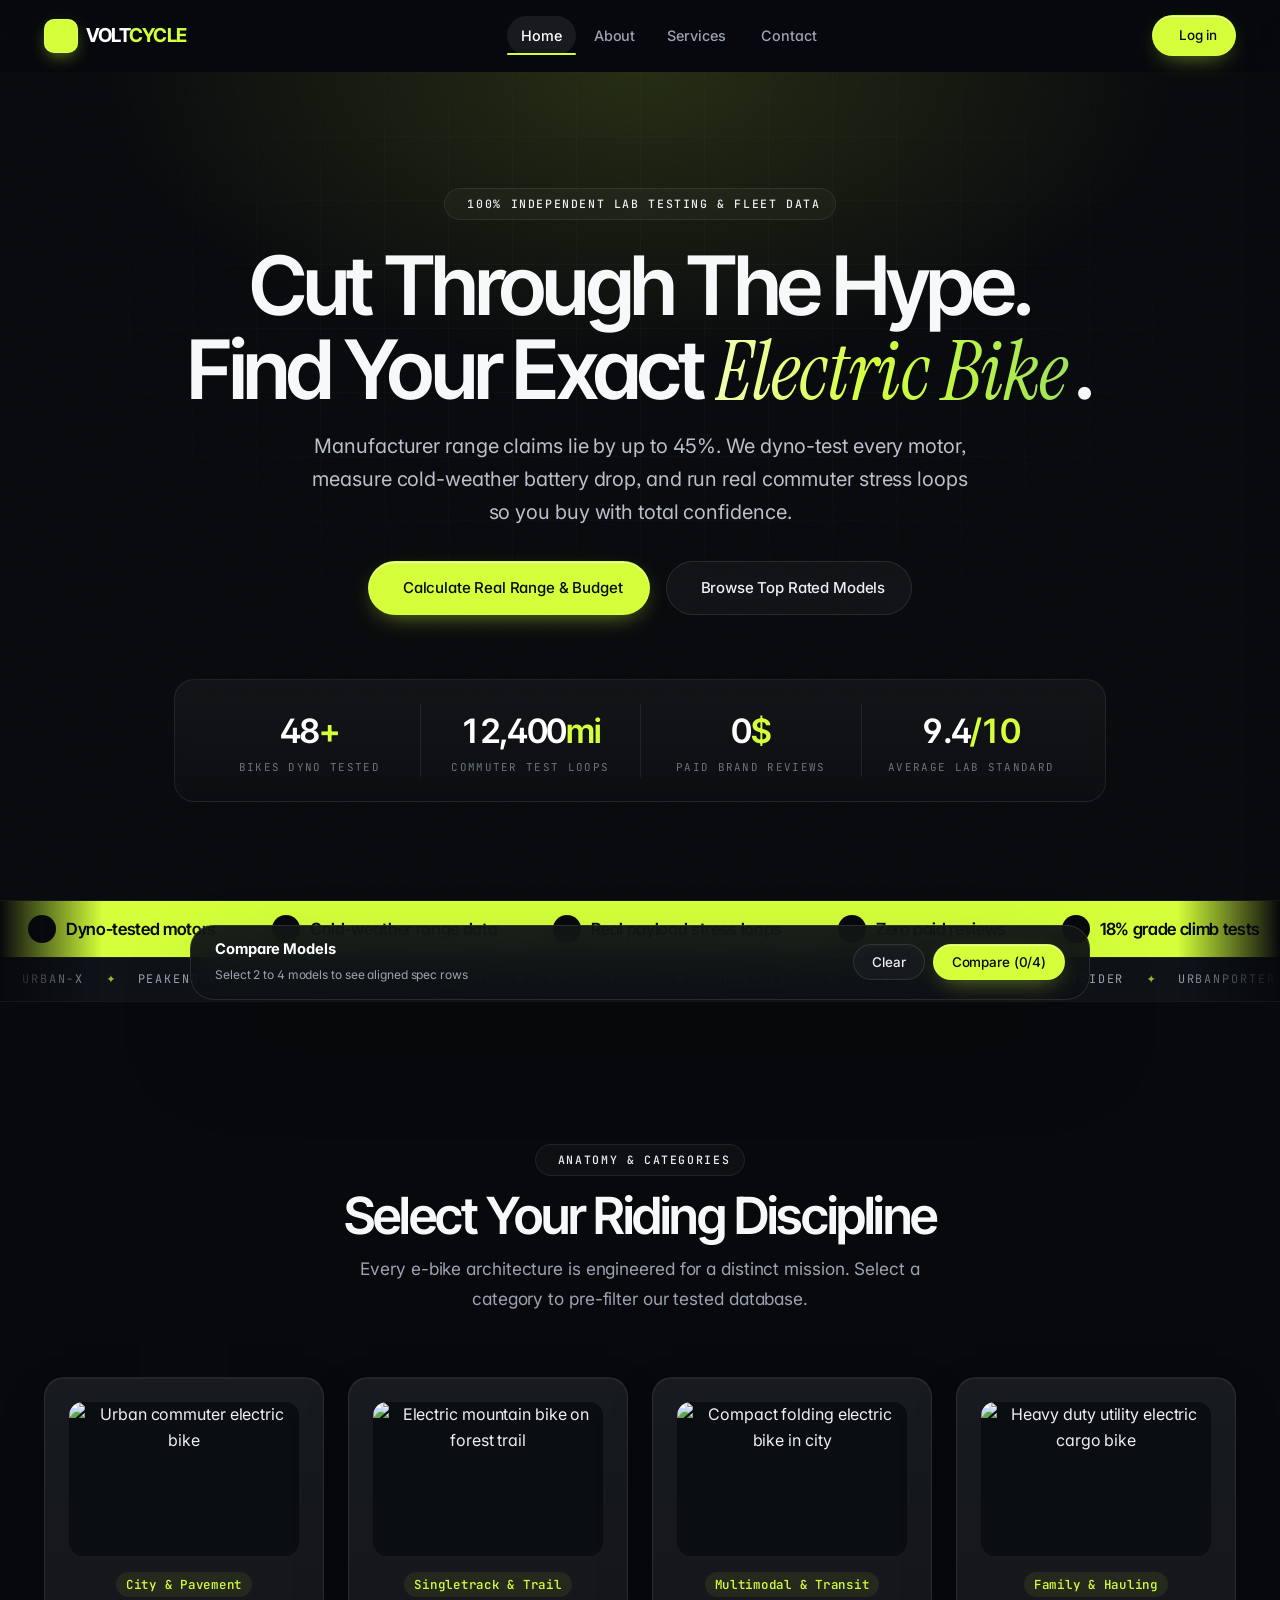
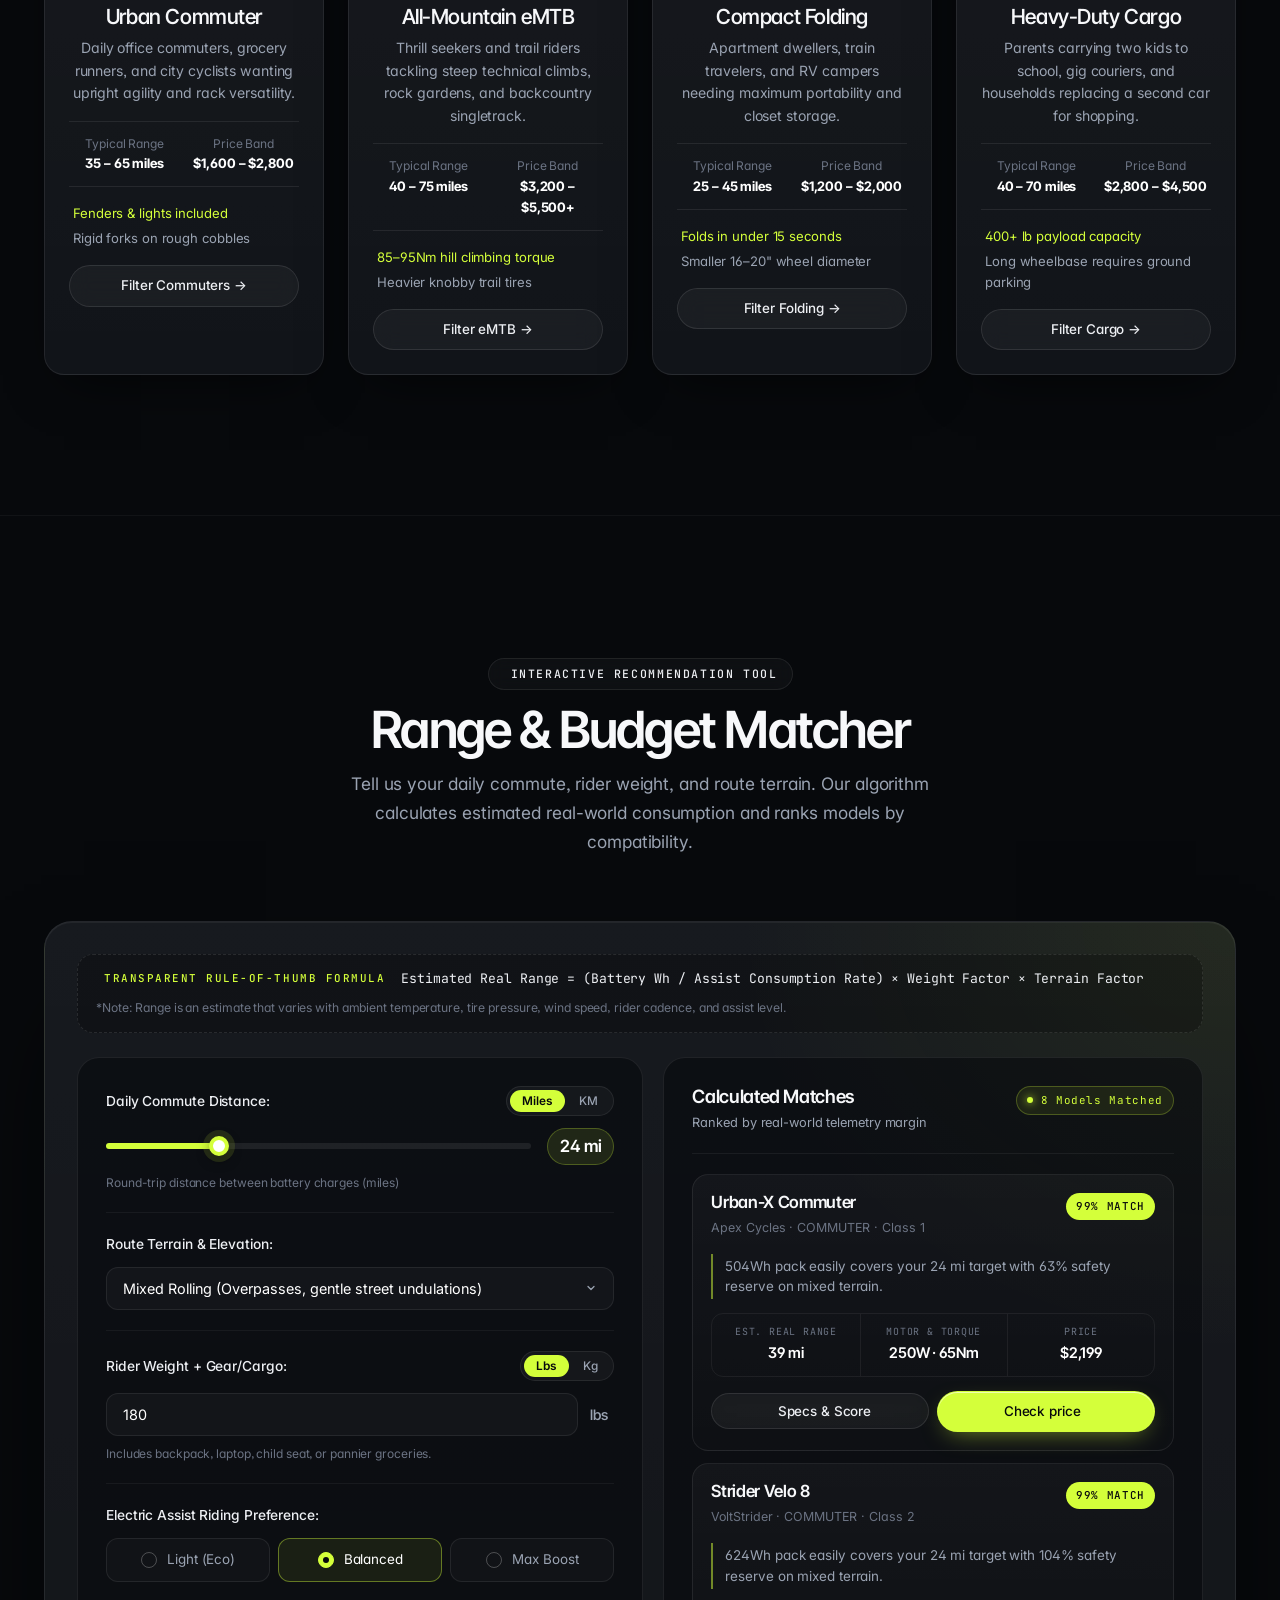
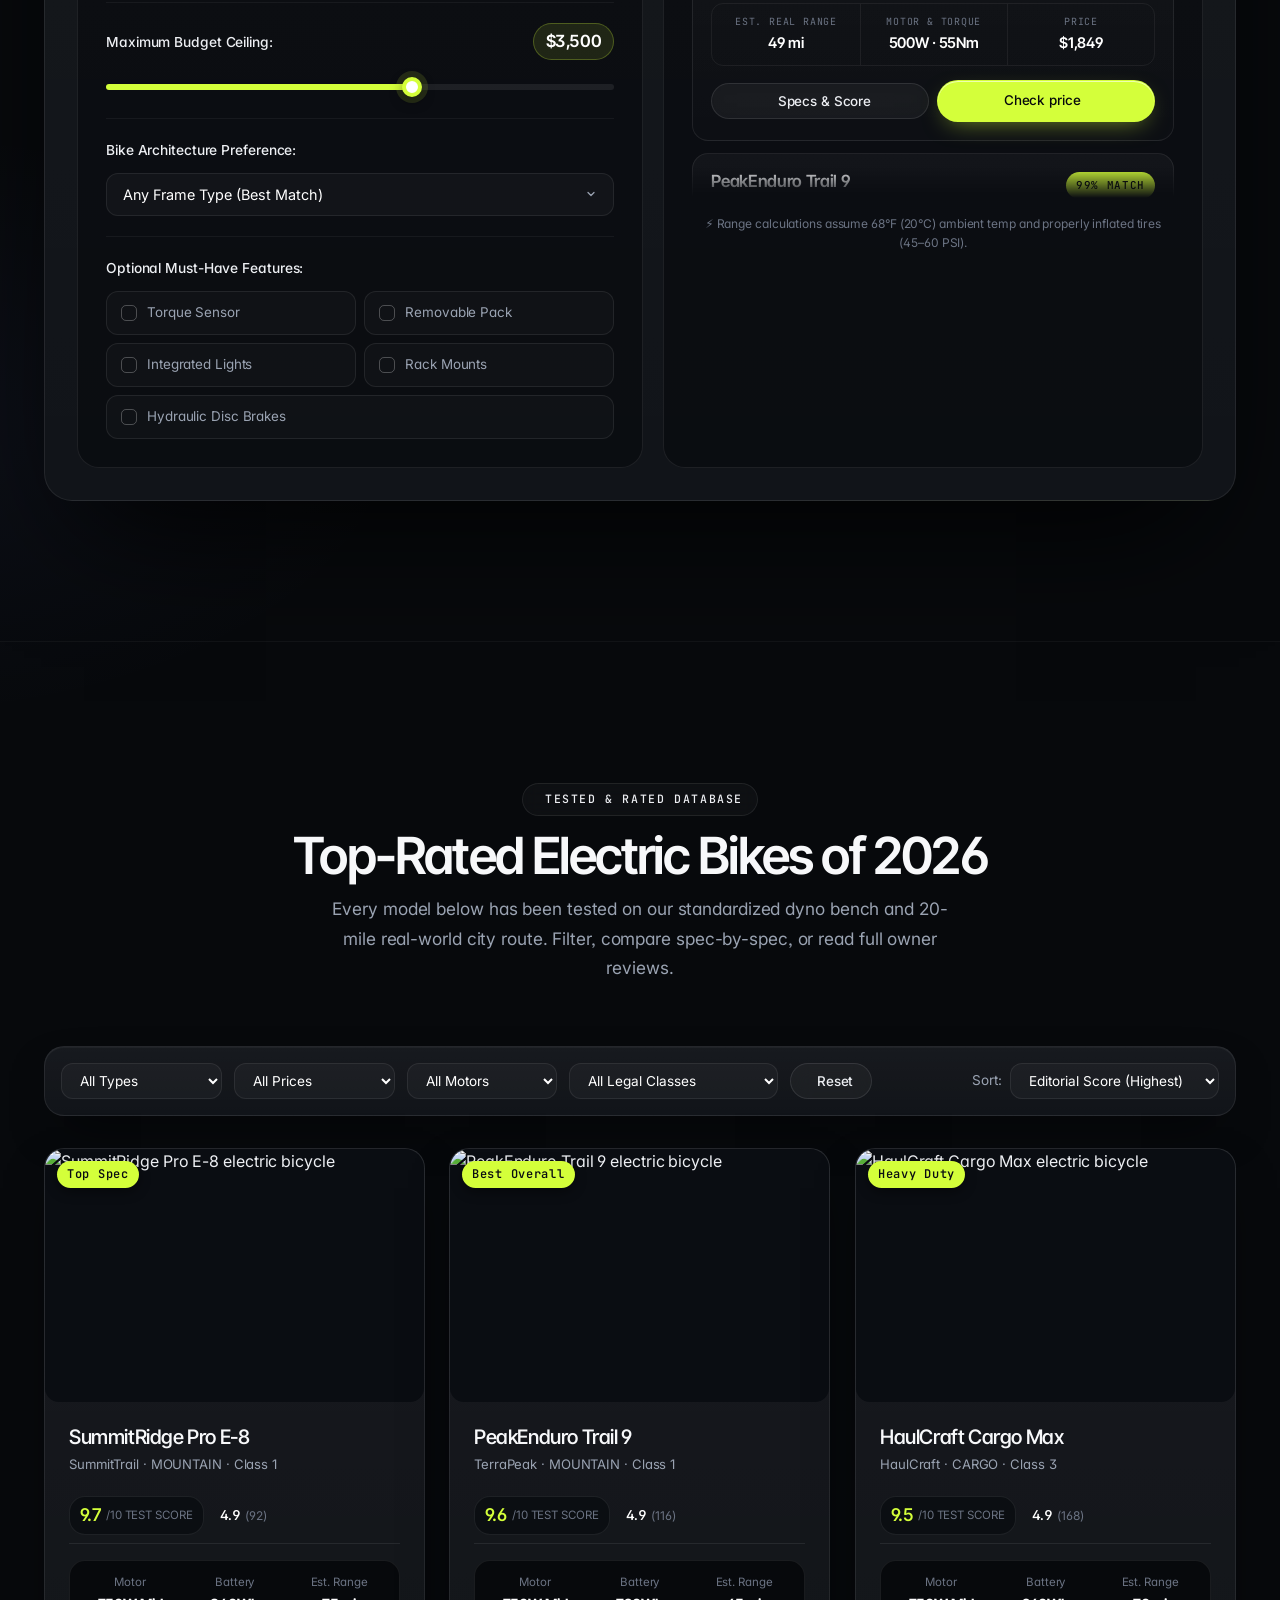
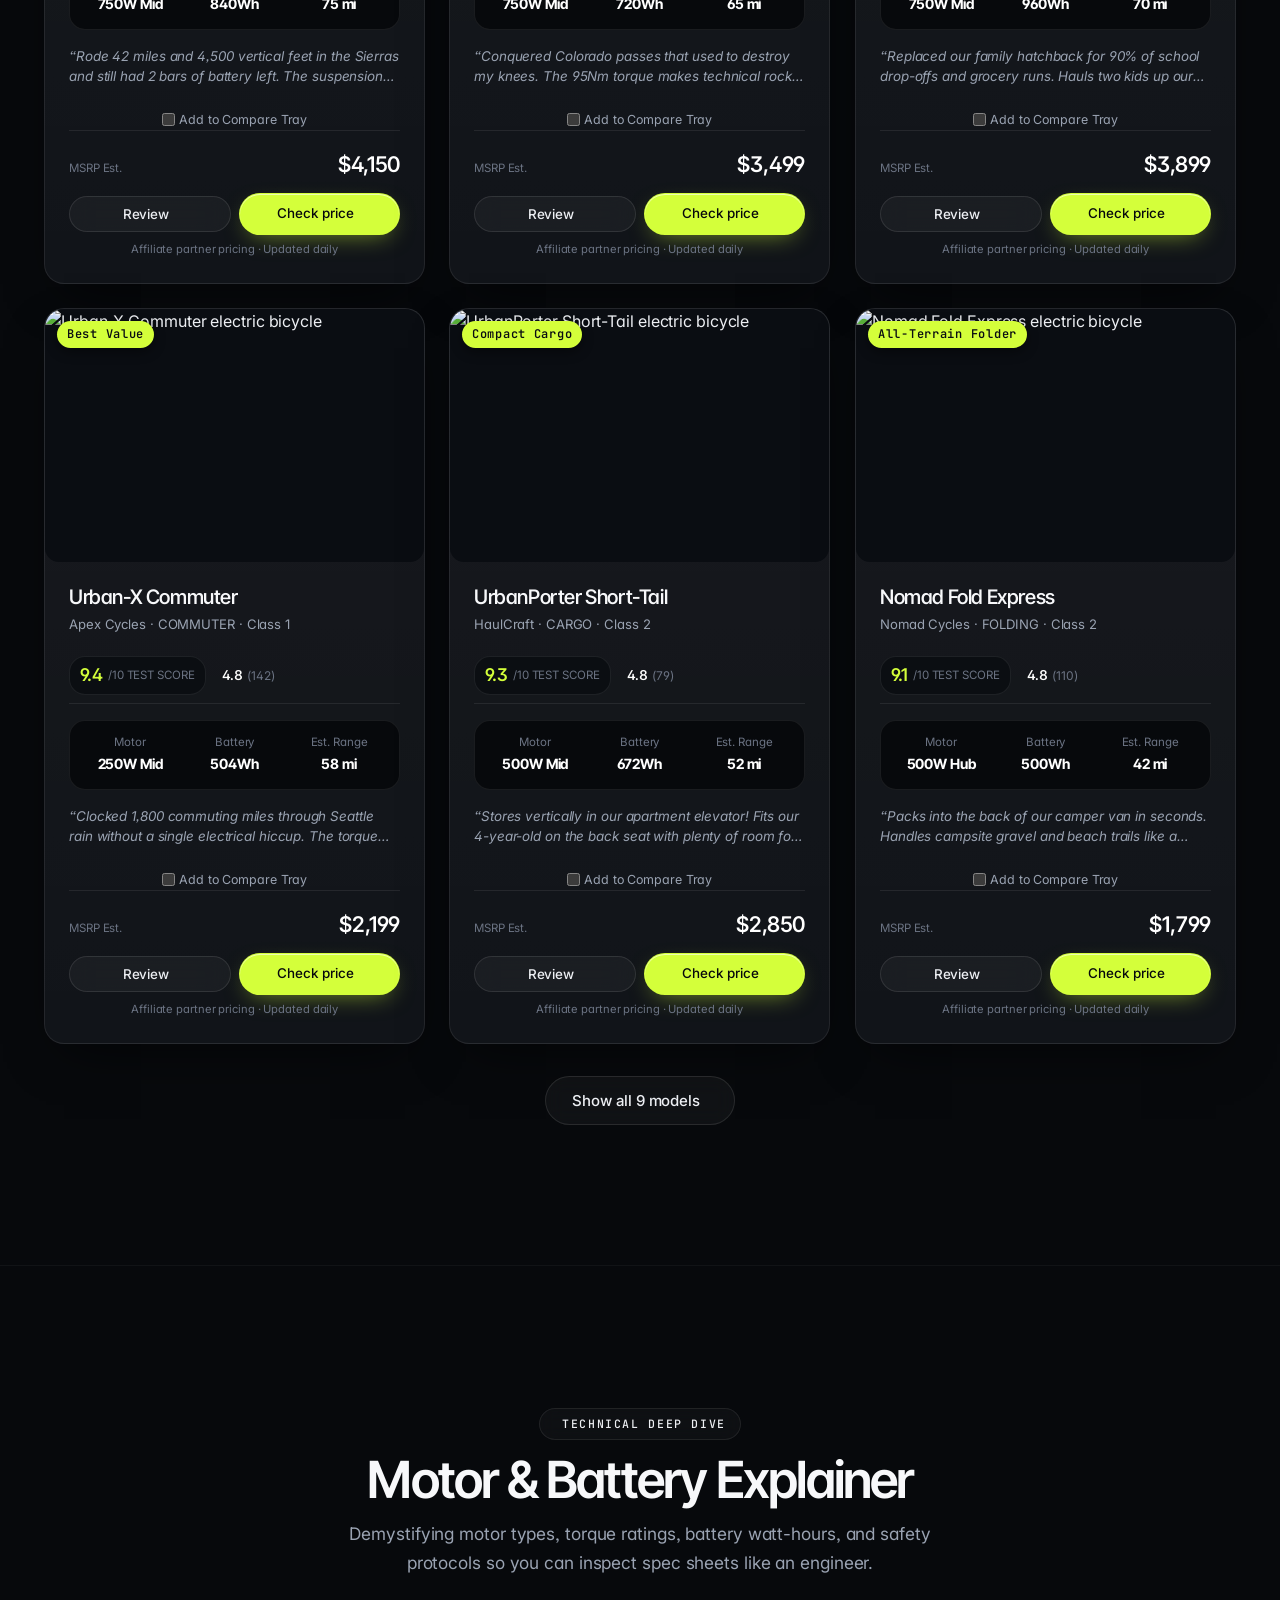
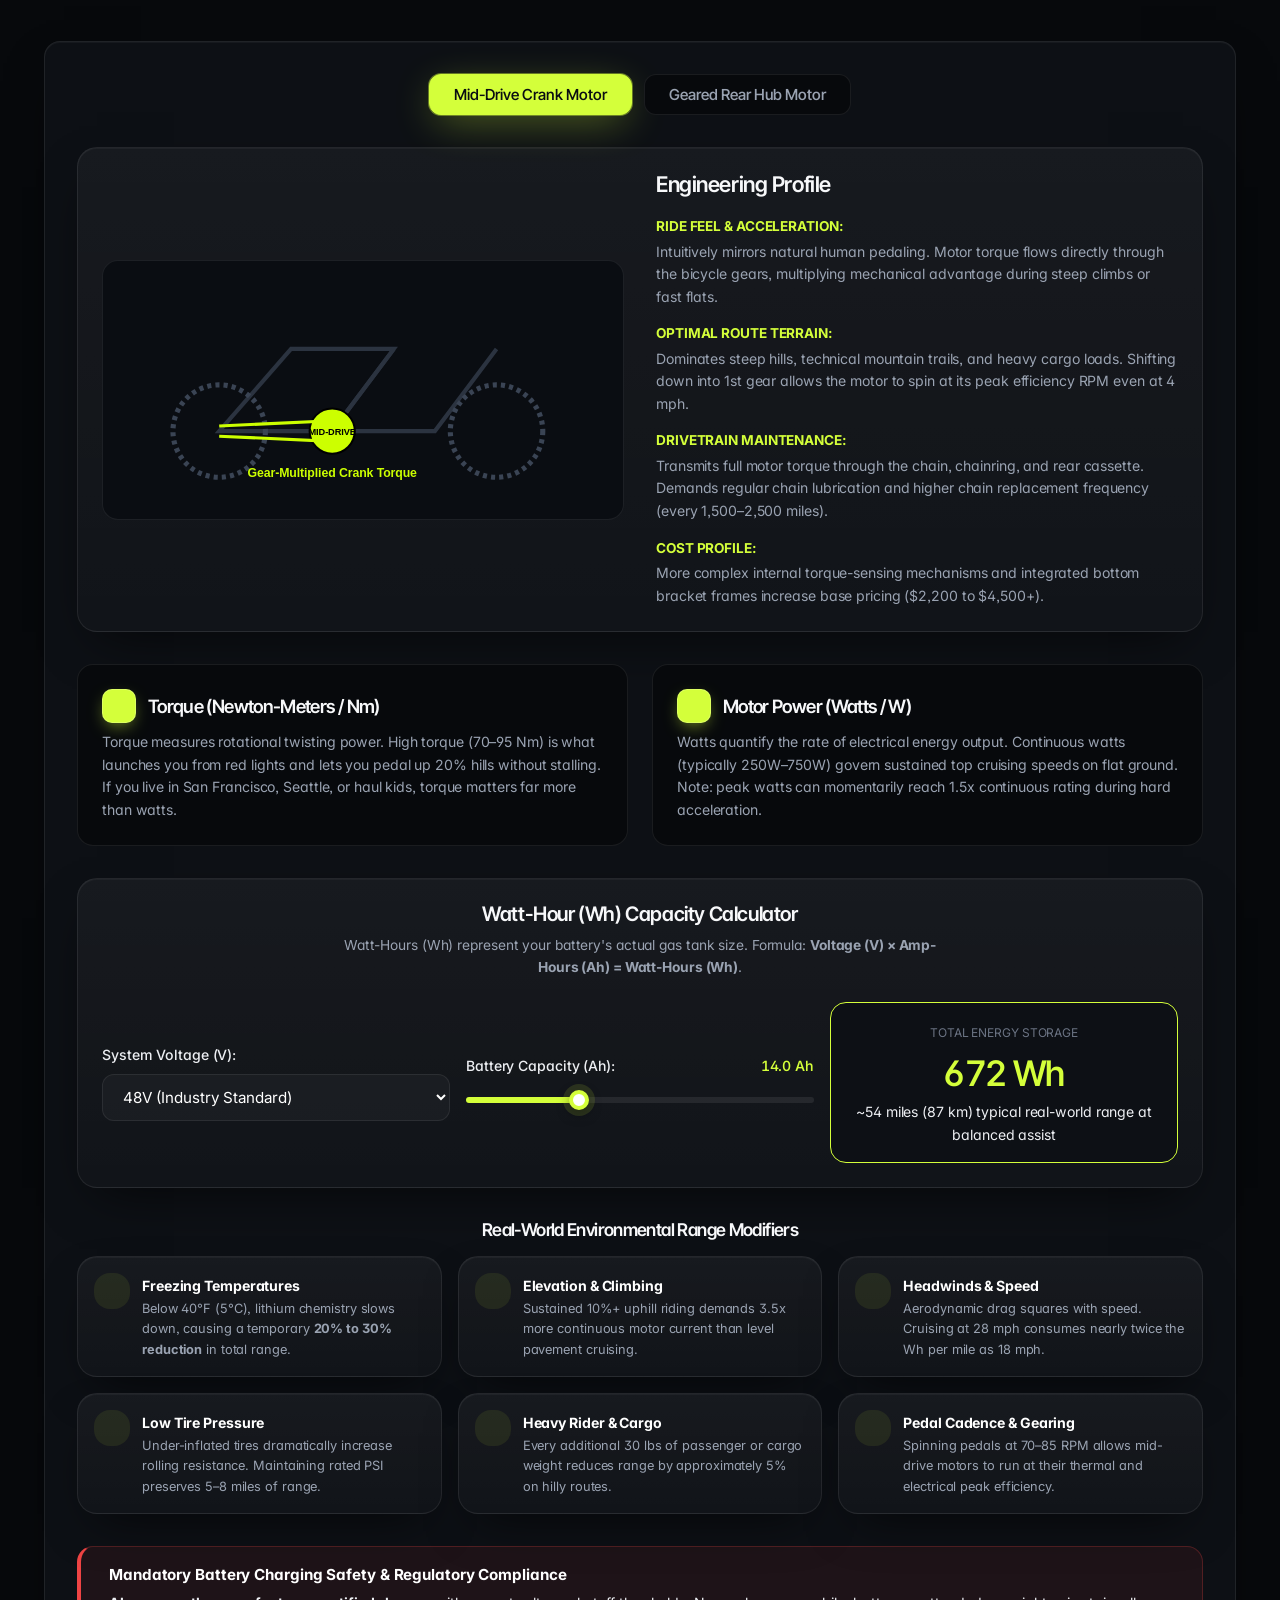
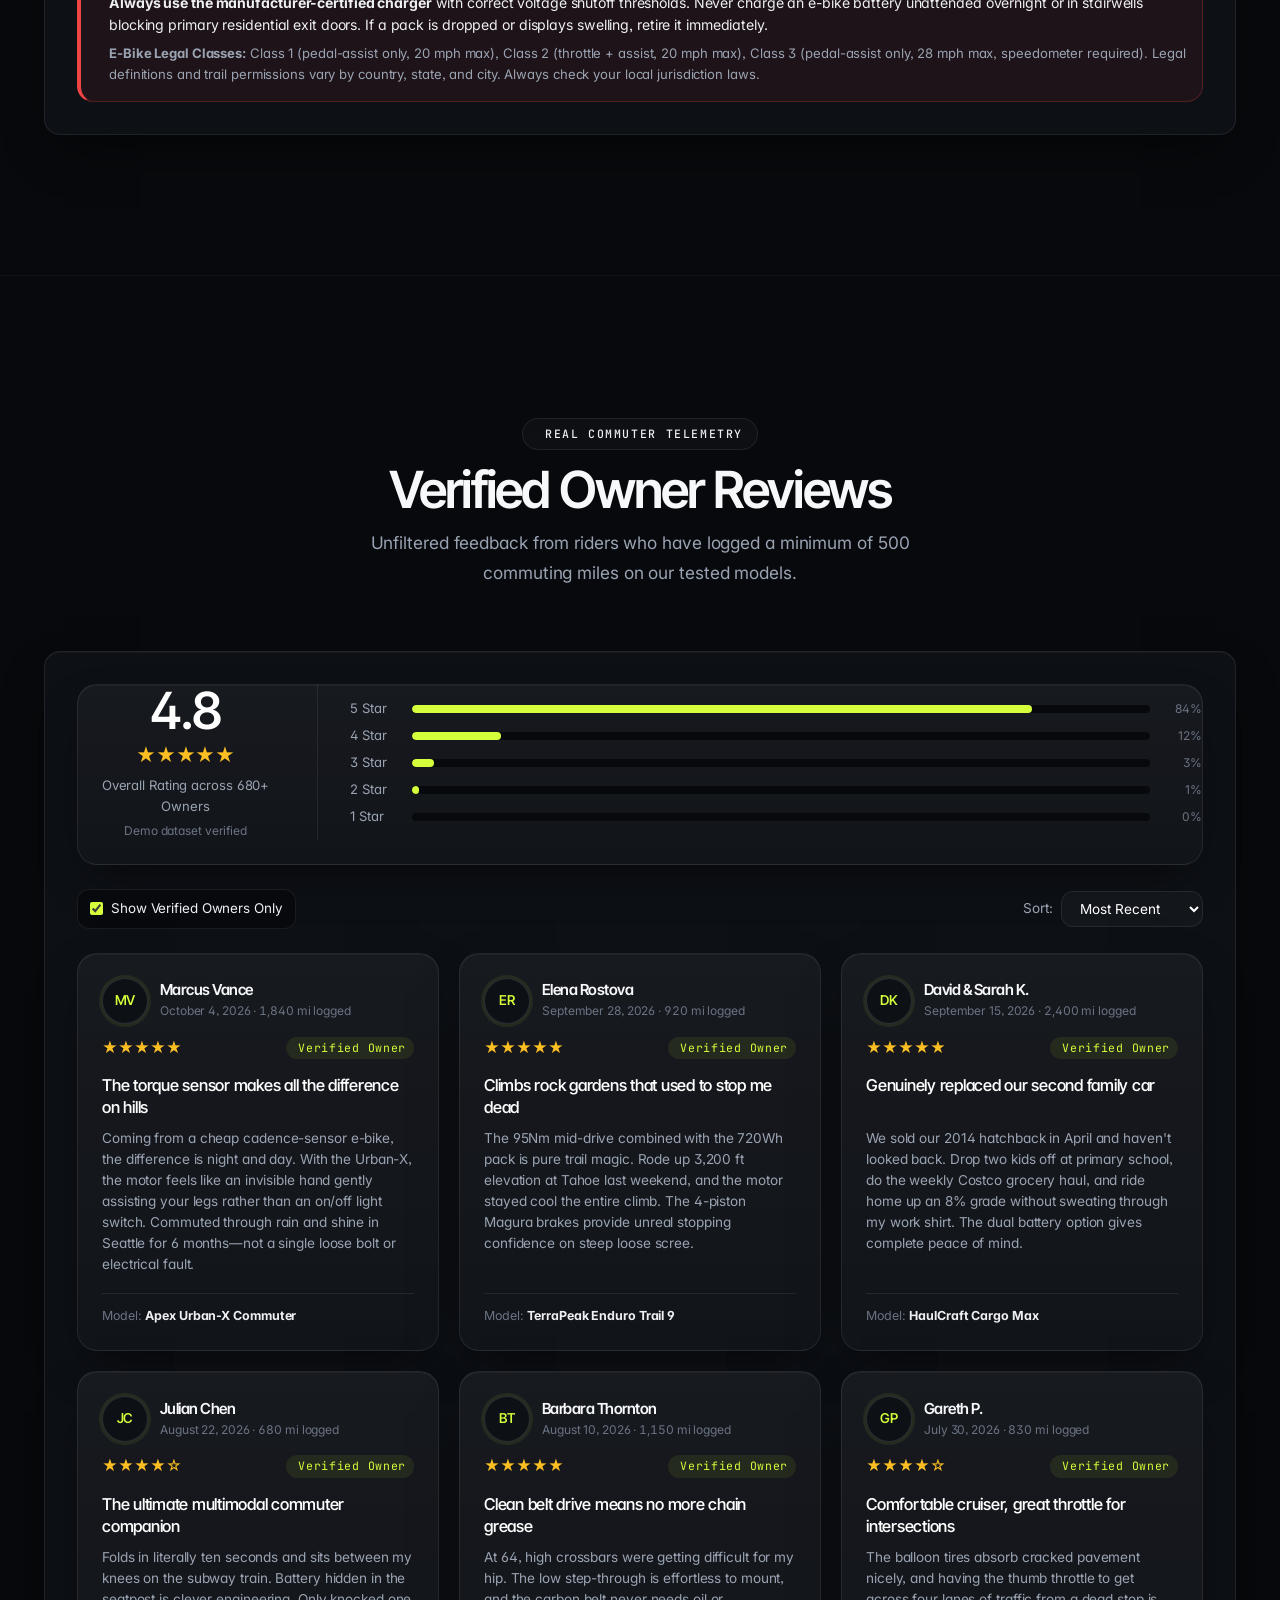
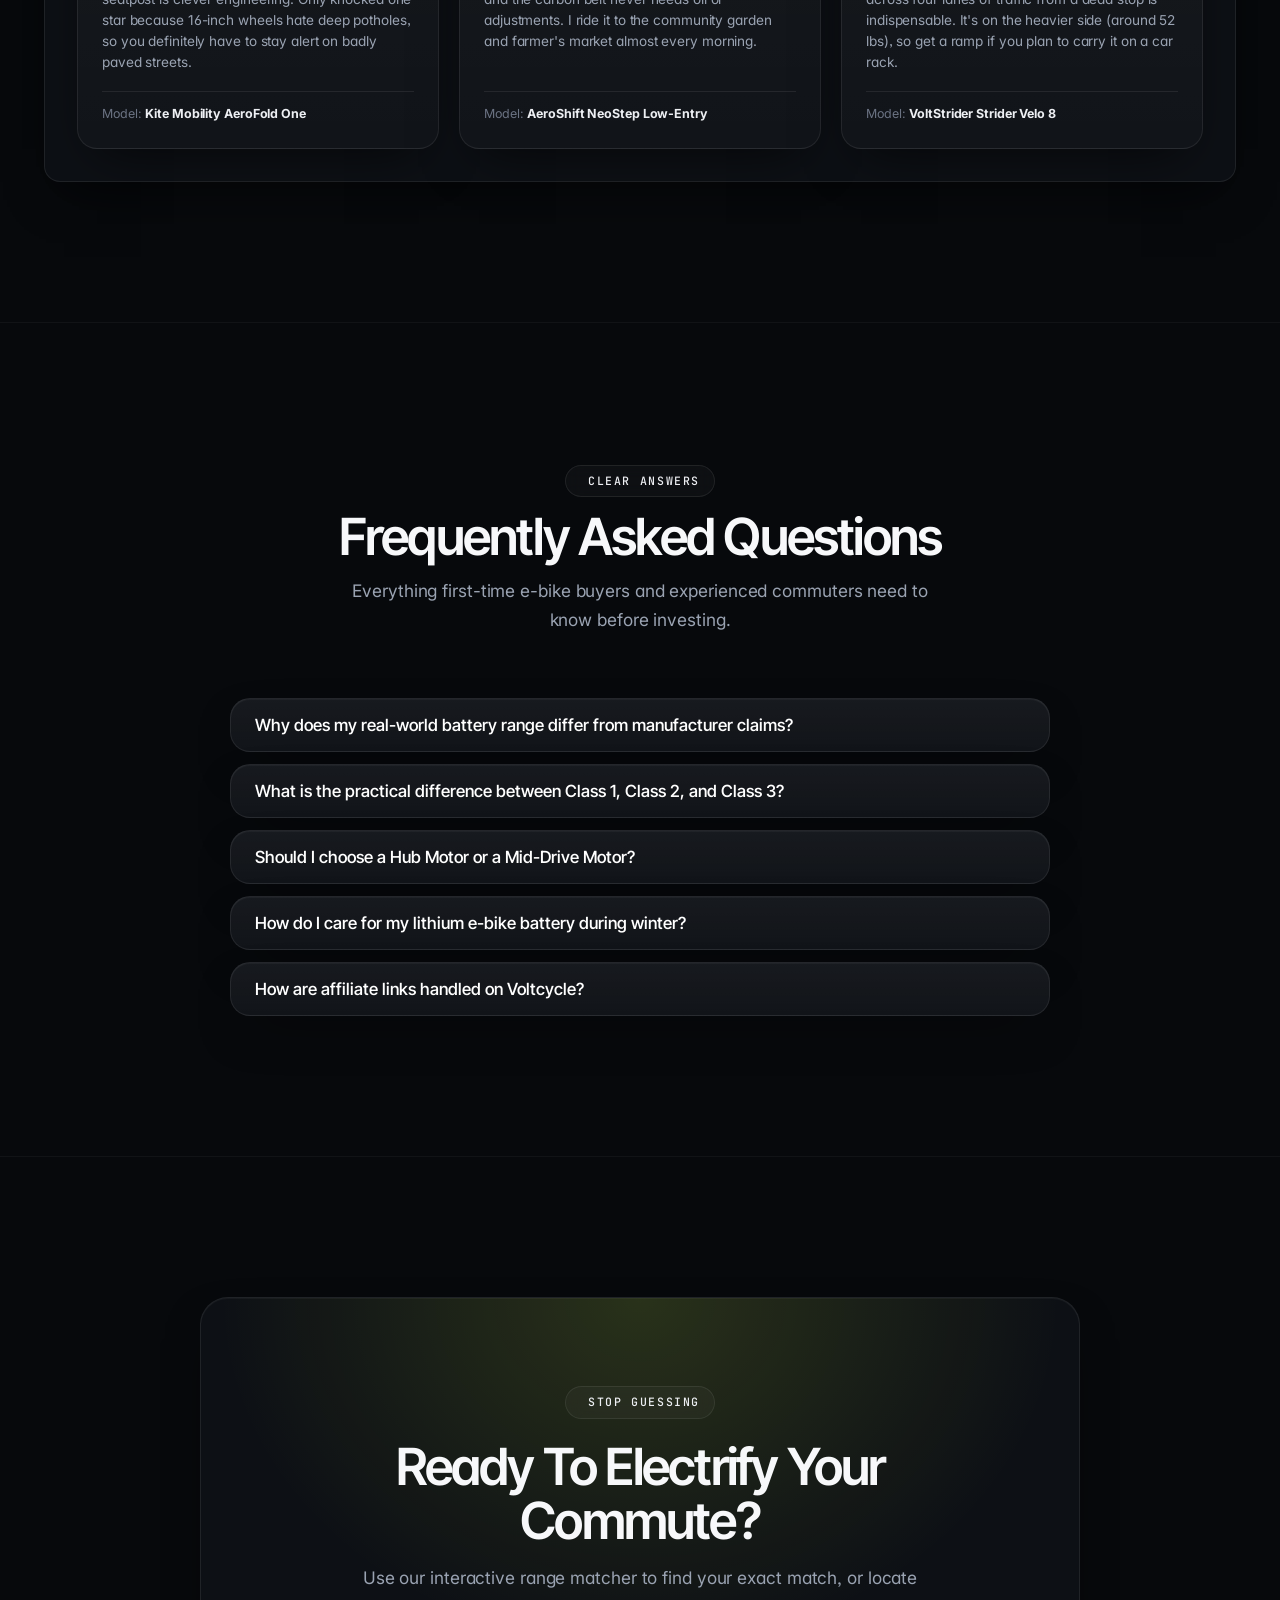
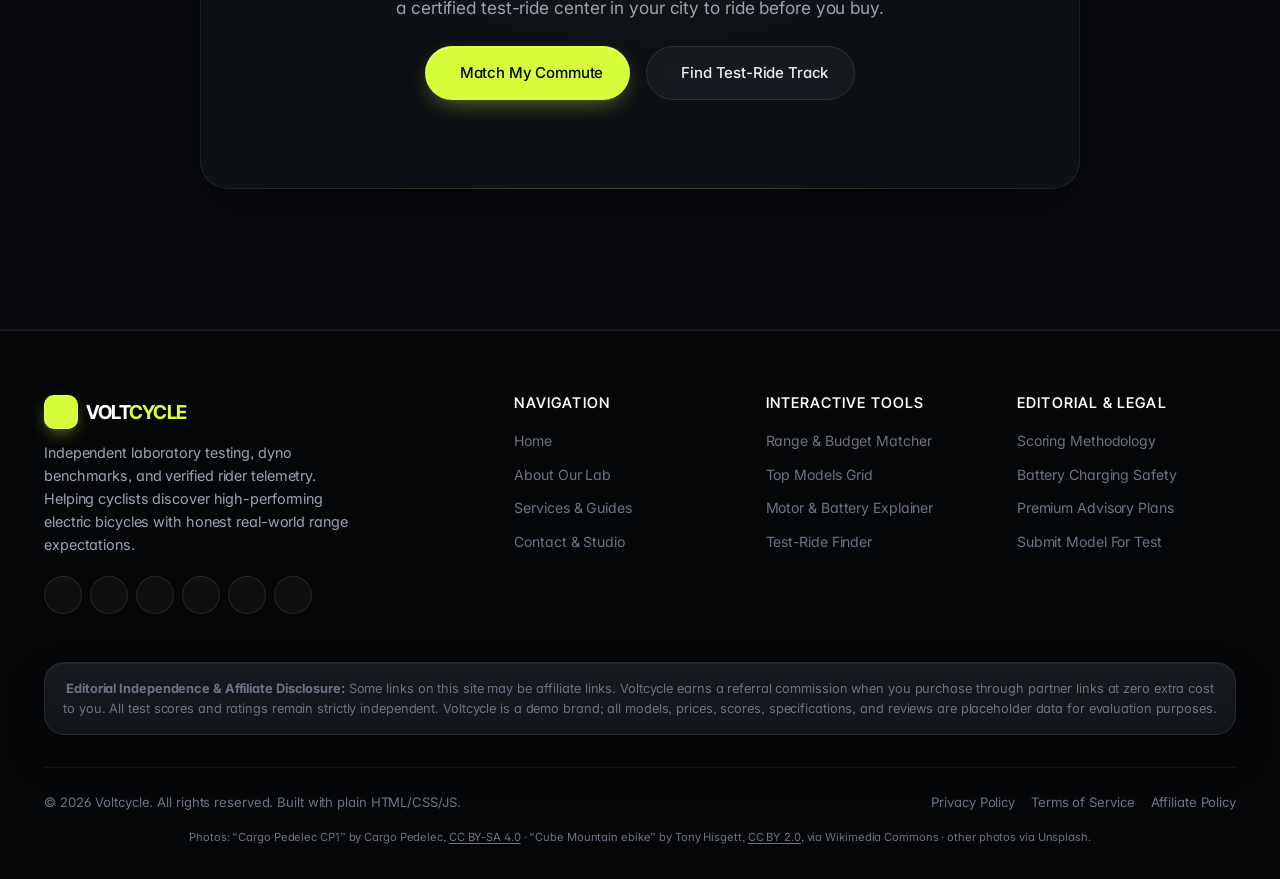
==== index.html @ 385f6454 "first" ====
<!DOCTYPE html>
<html lang="en">
<head>
  <meta charset="UTF-8">
  <meta name="viewport" content="width=device-width, initial-scale=1.0">
  <title>Voltcycle — Electric Bike Buying Guide & Range Tool</title>
  <meta name="description" content="Independent electric bike buying guide featuring real-world range & budget matcher, dyno-tested motor explainer, verified owner reviews, and lab pros & cons.">
  
  <!-- Favicon placeholder -->
  <link rel="icon" href="data:image/svg+xml,<svg xmlns='http://www.w3.org/2000/svg' viewBox='0 0 100 100'><rect width='100' height='100' rx='20' fill='%23CCFF00'/><path d='M50 15 L25 55 L48 55 L42 85 L75 45 L52 45 Z' fill='%23000'/></svg>">

  <!-- Phosphor Icons CDN -->
  <script src="https://unpkg.com/@phosphor-icons/web"></script>

  <!-- Google Analytics Placeholder Tag -->
  <!-- GA_TAG -->
  
  <!-- Global Stylesheet -->
  <link rel="stylesheet" href="assets/css/style.css">

  <!-- JSON-LD Structured Data: Organization, WebSite & ItemList of Top Models -->
  <script type="application/ld+json">
  {
    "@context": "https://schema.org",
    "@graph": [
      {
        "@type": "Organization",
        "@id": "https://voltcycle.example.com/#organization",
        "name": "Voltcycle",
        "url": "https://voltcycle.example.com",
        "logo": "https://voltcycle.example.com/assets/img/logo.png",
        "description": "Independent electric bike testing laboratory and consumer buying guide platform."
      },
      {
        "@type": "WebSite",
        "@id": "https://voltcycle.example.com/#website",
        "url": "https://voltcycle.example.com",
        "name": "Voltcycle Electric Bike Guide",
        "publisher": { "@id": "https://voltcycle.example.com/#organization" }
      },
      {
        "@type": "ItemList",
        "name": "Top-Rated Electric Bikes of 2026",
        "itemListElement": [
          {
            "@type": "ListItem",
            "position": 1,
            "name": "PeakEnduro Trail 9",
            "url": "https://voltcycle.example.com/#models"
          },
          {
            "@type": "ListItem",
            "position": 2,
            "name": "Urban-X Commuter",
            "url": "https://voltcycle.example.com/#models"
          },
          {
            "@type": "ListItem",
            "position": 3,
            "name": "HaulCraft Cargo Max",
            "url": "https://voltcycle.example.com/#models"
          }
        ]
      }
    ]
  }
  </script>
</head>
<body>
  <!-- Skip to Content Accessibility Link -->
  <a href="#main-content" class="skip-link">Skip to main content</a>

  <!-- =========================================================================
       GLOBAL NAVBAR (Identical across all 4 pages)
       ========================================================================= -->
  <header class="site-header">
    <div class="container navbar">
      <a href="index.html" class="nav-brand" aria-label="Voltcycle Homepage">
        <span class="brand-mark"><i class="ph-bold ph-lightning"></i></span>
        <span>VOLT<span class="brand-accent">CYCLE</span></span>
      </a>

      <!-- Desktop Nav Items (> 1024px) -->
      <nav class="nav-desktop" aria-label="Main Navigation">
        <ul class="nav-menu">
          <li class="nav-item">
            <a href="index.html" class="nav-link active">Home</a>
          </li>
          <li class="nav-item">
            <a href="about.html" class="nav-link">About</a>
          </li>
          <li class="nav-item dropdown">
            <a href="services.html" class="nav-link" aria-haspopup="true" aria-expanded="false">
              Services <i class="ph ph-caret-down"></i>
            </a>
            <ul class="dropdown-menu">
              <li>
                <a href="services.html#guides" class="dropdown-link">
                  <i class="ph ph-notebook"></i> Buying Guides
                </a>
              </li>
              <li>
                <a href="services.html#comparisons" class="dropdown-link">
                  <i class="ph ph-scales"></i> Model Comparisons
                </a>
              </li>
              <li>
                <a href="services.html#test-ride" class="dropdown-link">
                  <i class="ph ph-map-pin"></i> Test-Ride Finder
                </a>
              </li>
              <li>
                <a href="services.html#safety" class="dropdown-link">
                  <i class="ph ph-shield-check"></i> Maintenance & Safety
                </a>
              </li>
              <li>
                <a href="services.html#plans" class="dropdown-link">
                  <i class="ph ph-star"></i> Premium Plans
                </a>
              </li>
            </ul>
          </li>
          <li class="nav-item">
            <a href="contact.html" class="nav-link">Contact</a>
          </li>
        </ul>
      </nav>

      <!-- Nav Actions -->
      <div class="nav-actions">
        <a href="login.html" class="btn btn-primary btn-sm"><i class="ph-bold ph-sign-in"></i> Log in</a>
        <button type="button" class="hamburger-btn" id="hamburgerBtn" aria-label="Open mobile navigation menu" aria-expanded="false">
          <i class="ph ph-list"></i>
        </button>
      </div>
    </div>
  </header>

  <!-- Mobile Slide Drawer (<= 1024px) -->
  <div class="nav-drawer-backdrop" id="drawerBackdrop"></div>
  <aside class="nav-drawer" id="navDrawer" aria-label="Mobile Navigation Drawer">
    <div class="drawer-header">
      <div class="nav-brand">
        <span class="brand-mark"><i class="ph-bold ph-lightning"></i></span>
        <span>VOLT<span class="brand-accent">CYCLE</span></span>
      </div>
      <button type="button" class="drawer-close-btn" id="drawerCloseBtn" aria-label="Close menu">
        <i class="ph ph-x"></i>
      </button>
    </div>

    <ul class="drawer-links">
      <li><a href="index.html" class="drawer-link active">Home</a></li>
      <li><a href="about.html" class="drawer-link">About Us</a></li>
      <li>
        <button type="button" class="drawer-link drawer-accordion-btn" aria-expanded="false">
          <span>Services</span> <i class="ph ph-caret-down"></i>
        </button>
        <ul class="drawer-sublinks">
          <li><a href="services.html#guides" class="drawer-sublink"><i class="ph ph-notebook"></i> Buying Guides</a></li>
          <li><a href="services.html#comparisons" class="drawer-sublink"><i class="ph ph-scales"></i> Comparisons</a></li>
          <li><a href="services.html#test-ride" class="drawer-sublink"><i class="ph ph-map-pin"></i> Test-Ride Centers</a></li>
          <li><a href="services.html#safety" class="drawer-sublink"><i class="ph ph-shield-check"></i> Safety Tips</a></li>
          <li><a href="services.html#plans" class="drawer-sublink"><i class="ph ph-star"></i> Premium Plans</a></li>
        </ul>
      </li>
      <li><a href="contact.html" class="drawer-link">Contact & Track Studio</a></li>
    </ul>

    <div style="margin-top: auto; padding-top: var(--space-6); border-top: 1px solid var(--color-primary-border);">
      <a href="login.html" class="btn btn-primary" style="width: 100%;"><i class="ph-bold ph-sign-in"></i> Log in</a>
      <a href="signup.html" class="btn btn-secondary" style="width: 100%; margin-top: var(--space-3);">Create account</a>
    </div>
  </aside>

  <!-- =========================================================================
       MAIN CONTENT CONTAINER
       ========================================================================= -->
  <main id="main-content">

    <!-- -----------------------------------------------------------------------
         SECTION 1: HERO WITH SPEED-LINE ANIMATION
         ----------------------------------------------------------------------- -->
    <section class="hero-section" id="hero">
      <div class="speed-lines-bg" aria-hidden="true">
        <div class="speed-streak"></div>
        <div class="speed-streak"></div>
        <div class="speed-streak"></div>
        <div class="speed-streak"></div>
        <div class="speed-streak"></div>
      </div>

      <div class="container hero-content">
        <div class="hero-pill">
          <i class="ph-bold ph-shield-check"></i> 100% Independent Lab Testing & Fleet Data
        </div>

        <h1 class="hero-title">
          Cut Through The Hype.<br>
          Find Your Exact <span class="lime-gradient">Electric Bike</span>.
        </h1>

        <p class="hero-desc">
          Manufacturer range claims lie by up to 45%. We dyno-test every motor, measure cold-weather battery drop, and run real commuter stress loops so you buy with total confidence.
        </p>

        <div class="hero-cta-group">
          <a href="#matcher" class="btn btn-primary">
            <i class="ph-bold ph-calculator"></i> Calculate Real Range & Budget
          </a>
          <a href="#models" class="btn btn-secondary">
            <i class="ph ph-sliders"></i> Browse Top Rated Models
          </a>
        </div>

        <!-- Quick Credibility Stats Row -->
        <div class="hero-stats-row">
          <div class="stat-item">
            <div class="stat-number">48<span>+</span></div>
            <div class="stat-label">Bikes Dyno Tested</div>
          </div>
          <div class="stat-item">
            <div class="stat-number">12,400<span>mi</span></div>
            <div class="stat-label">Commuter Test Loops</div>
          </div>
          <div class="stat-item">
            <div class="stat-number">0<span>$</span></div>
            <div class="stat-label">Paid Brand Reviews</div>
          </div>
          <div class="stat-item">
            <div class="stat-number">9.4<span>/10</span></div>
            <div class="stat-label">Average Lab Standard</div>
          </div>
        </div>
      </div>
    </section>

    <!-- Marquee strip: testing claims + brands tested -->
    <div class="marquee-band" role="region" aria-label="What we test">
      <div class="marquee marquee--lime">
        <div class="marquee-track">
          <div class="marquee-group">
            <span class="marquee-item"><i class="ph-bold ph-lightning"></i>Dyno-tested motors</span>
            <span class="marquee-item"><i class="ph-bold ph-thermometer-cold"></i>Cold-weather range data</span>
            <span class="marquee-item"><i class="ph-bold ph-barbell"></i>Real payload stress loops</span>
            <span class="marquee-item"><i class="ph-bold ph-shield-check"></i>Zero paid reviews</span>
            <span class="marquee-item"><i class="ph-bold ph-mountains"></i>18% grade climb tests</span>
            <span class="marquee-item"><i class="ph-bold ph-battery-charging"></i>Verified Wh capacity</span>
            <span class="marquee-item"><i class="ph-bold ph-ruler"></i>12,400 mi of commuter loops</span>
            <span class="marquee-item"><i class="ph-bold ph-seal-check"></i>Verified owner reviews</span>
          </div>
          <div class="marquee-group" aria-hidden="true">
            <span class="marquee-item"><i class="ph-bold ph-lightning"></i>Dyno-tested motors</span>
            <span class="marquee-item"><i class="ph-bold ph-thermometer-cold"></i>Cold-weather range data</span>
            <span class="marquee-item"><i class="ph-bold ph-barbell"></i>Real payload stress loops</span>
            <span class="marquee-item"><i class="ph-bold ph-shield-check"></i>Zero paid reviews</span>
            <span class="marquee-item"><i class="ph-bold ph-mountains"></i>18% grade climb tests</span>
            <span class="marquee-item"><i class="ph-bold ph-battery-charging"></i>Verified Wh capacity</span>
            <span class="marquee-item"><i class="ph-bold ph-ruler"></i>12,400 mi of commuter loops</span>
            <span class="marquee-item"><i class="ph-bold ph-seal-check"></i>Verified owner reviews</span>
          </div>
        </div>
      </div>
      <div class="marquee marquee--dark" aria-hidden="true">
        <div class="marquee-track marquee-track--reverse">
          <div class="marquee-group" aria-hidden="true">
            <span class="marquee-item">Urban-X</span><span class="marquee-sep">✦</span>
            <span class="marquee-item">PeakEnduro</span><span class="marquee-sep">✦</span>
            <span class="marquee-item">HaulCraft</span><span class="marquee-sep">✦</span>
            <span class="marquee-item">AeroShift</span><span class="marquee-sep">✦</span>
            <span class="marquee-item">Nomad Cycles</span><span class="marquee-sep">✦</span>
            <span class="marquee-item">SummitRidge</span><span class="marquee-sep">✦</span>
            <span class="marquee-item">Kite Mobility</span><span class="marquee-sep">✦</span>
            <span class="marquee-item">VoltStrider</span><span class="marquee-sep">✦</span>
            <span class="marquee-item">UrbanPorter</span><span class="marquee-sep">✦</span>
          </div>
          <div class="marquee-group" aria-hidden="true">
            <span class="marquee-item">Urban-X</span><span class="marquee-sep">✦</span>
            <span class="marquee-item">PeakEnduro</span><span class="marquee-sep">✦</span>
            <span class="marquee-item">HaulCraft</span><span class="marquee-sep">✦</span>
            <span class="marquee-item">AeroShift</span><span class="marquee-sep">✦</span>
            <span class="marquee-item">Nomad Cycles</span><span class="marquee-sep">✦</span>
            <span class="marquee-item">SummitRidge</span><span class="marquee-sep">✦</span>
            <span class="marquee-item">Kite Mobility</span><span class="marquee-sep">✦</span>
            <span class="marquee-item">VoltStrider</span><span class="marquee-sep">✦</span>
            <span class="marquee-item">UrbanPorter</span><span class="marquee-sep">✦</span>
          </div>
        </div>
      </div>
    </div>


    <!-- -----------------------------------------------------------------------
         SECTION 2: BIKE TYPES (#types)
         Prefilters the models section when clicked
         ----------------------------------------------------------------------- -->
    <section id="types">
      <div class="container">
        <div class="section-header">
          <span class="section-tag"><i class="ph ph-bicycle"></i> Anatomy & Categories</span>
          <h2>Select Your Riding Discipline</h2>
          <p class="section-subtitle">
            Every e-bike architecture is engineered for a distinct mission. Select a category to pre-filter our tested database.
          </p>
        </div>

        <div class="types-grid">
          <!-- Type 1: Commuter -->
          <article class="type-card" data-filter-type="commuter" tabindex="0" role="button" aria-label="Filter models by Commuter bikes">
            <div class="type-card-img-wrapper">
              <img src="https://images.unsplash.com/photo-1571068316344-75bc76f77890?auto=format&fit=crop&w=700&q=80" alt="Urban commuter electric bike" class="type-card-img" loading="lazy">
            </div>
            <span class="type-badge">City & Pavement</span>
            <h3 class="type-name">Urban Commuter</h3>
            <p class="type-who">Daily office commuters, grocery runners, and city cyclists wanting upright agility and rack versatility.</p>
            <div class="type-metrics">
              <div class="metric-box">
                <span>Typical Range</span>
                <strong>35 – 65 miles</strong>
              </div>
              <div class="metric-box">
                <span>Price Band</span>
                <strong>$1,600 – $2,800</strong>
              </div>
            </div>
            <div class="type-pros-cons-mini">
              <div class="mini-pro"><i class="ph-bold ph-check"></i> Fenders & lights included</div>
              <div class="mini-con"><i class="ph-bold ph-minus"></i> Rigid forks on rough cobbles</div>
            </div>
            <span class="btn btn-secondary btn-sm" style="width:100%;">Filter Commuters &rarr;</span>
          </article>

          <!-- Type 2: Mountain -->
          <article class="type-card" data-filter-type="mountain" tabindex="0" role="button" aria-label="Filter models by Mountain bikes">
            <div class="type-card-img-wrapper">
              <img src="https://images.unsplash.com/photo-1532298229144-0ec0c57515c7?auto=format&fit=crop&w=700&q=80" alt="Electric mountain bike on forest trail" class="type-card-img" loading="lazy">
            </div>
            <span class="type-badge">Singletrack & Trail</span>
            <h3 class="type-name">All-Mountain eMTB</h3>
            <p class="type-who">Thrill seekers and trail riders tackling steep technical climbs, rock gardens, and backcountry singletrack.</p>
            <div class="type-metrics">
              <div class="metric-box">
                <span>Typical Range</span>
                <strong>40 – 75 miles</strong>
              </div>
              <div class="metric-box">
                <span>Price Band</span>
                <strong>$3,200 – $5,500+</strong>
              </div>
            </div>
            <div class="type-pros-cons-mini">
              <div class="mini-pro"><i class="ph-bold ph-check"></i> 85–95Nm hill climbing torque</div>
              <div class="mini-con"><i class="ph-bold ph-minus"></i> Heavier knobby trail tires</div>
            </div>
            <span class="btn btn-secondary btn-sm" style="width:100%;">Filter eMTB &rarr;</span>
          </article>

          <!-- Type 3: Folding -->
          <article class="type-card" data-filter-type="folding" tabindex="0" role="button" aria-label="Filter models by Folding bikes">
            <div class="type-card-img-wrapper">
              <img src="https://images.unsplash.com/photo-1507035895480-2b3156c31fc8?auto=format&fit=crop&w=700&q=80" alt="Compact folding electric bike in city" class="type-card-img" loading="lazy">
            </div>
            <span class="type-badge">Multimodal & Transit</span>
            <h3 class="type-name">Compact Folding</h3>
            <p class="type-who">Apartment dwellers, train travelers, and RV campers needing maximum portability and closet storage.</p>
            <div class="type-metrics">
              <div class="metric-box">
                <span>Typical Range</span>
                <strong>25 – 45 miles</strong>
              </div>
              <div class="metric-box">
                <span>Price Band</span>
                <strong>$1,200 – $2,000</strong>
              </div>
            </div>
            <div class="type-pros-cons-mini">
              <div class="mini-pro"><i class="ph-bold ph-check"></i> Folds in under 15 seconds</div>
              <div class="mini-con"><i class="ph-bold ph-minus"></i> Smaller 16–20" wheel diameter</div>
            </div>
            <span class="btn btn-secondary btn-sm" style="width:100%;">Filter Folding &rarr;</span>
          </article>

          <!-- Type 4: Cargo -->
          <article class="type-card" data-filter-type="cargo" tabindex="0" role="button" aria-label="Filter models by Cargo bikes">
            <div class="type-card-img-wrapper">
              <img src="https://upload.wikimedia.org/wikipedia/commons/thumb/f/fb/Cargo_Pedelec_CP1.jpg/960px-Cargo_Pedelec_CP1.jpg" alt="Heavy duty utility electric cargo bike" class="type-card-img" loading="lazy">
            </div>
            <span class="type-badge">Family & Hauling</span>
            <h3 class="type-name">Heavy-Duty Cargo</h3>
            <p class="type-who">Parents carrying two kids to school, gig couriers, and households replacing a second car for shopping.</p>
            <div class="type-metrics">
              <div class="metric-box">
                <span>Typical Range</span>
                <strong>40 – 70 miles</strong>
              </div>
              <div class="metric-box">
                <span>Price Band</span>
                <strong>$2,800 – $4,500</strong>
              </div>
            </div>
            <div class="type-pros-cons-mini">
              <div class="mini-pro"><i class="ph-bold ph-check"></i> 400+ lb payload capacity</div>
              <div class="mini-con"><i class="ph-bold ph-minus"></i> Long wheelbase requires ground parking</div>
            </div>
            <span class="btn btn-secondary btn-sm" style="width:100%;">Filter Cargo &rarr;</span>
          </article>
        </div>
      </div>
    </section>

    <!-- -----------------------------------------------------------------------
         SECTION 3: RANGE & BUDGET MATCHER (#matcher)
         Transparent formula, validated inputs, ranked matching models
         ----------------------------------------------------------------------- -->
    <section id="matcher" class="matcher-section">
      <div class="container">
        <div class="section-header">
          <span class="section-tag"><i class="ph-bold ph-scales"></i> Interactive Recommendation Tool</span>
          <h2>Range & Budget Matcher</h2>
          <p class="section-subtitle">
            Tell us your daily commute, rider weight, and route terrain. Our algorithm calculates estimated real-world consumption and ranks models by compatibility.
          </p>
        </div>

        <div class="matcher-container" id="matcherContainer">
          <!-- Transparent Rule-of-Thumb Formula Display -->
          <div class="matcher-formula-banner">
            <div class="formula-title">
              <i class="ph ph-code"></i> Transparent Rule-of-Thumb Formula
            </div>
            <div class="formula-code">
              Estimated Real Range = (Battery Wh / Assist Consumption Rate) × Weight Factor × Terrain Factor
            </div>
            <div class="formula-note">
              *Note: Range is an estimate that varies with ambient temperature, tire pressure, wind speed, rider cadence, and assist level.
            </div>
          </div>

          <div class="matcher-grid">
            <!-- Left Column: Validated Input Controls -->
            <div class="matcher-controls">
              <!-- 1. Daily Distance Input with Unit Toggle -->
              <div class="form-group">
                <div class="form-label">
                  <span>Daily Commute Distance:</span>
                  <div class="range-toggle-group">
                    <button type="button" class="toggle-btn active" id="unitMilesBtn">Miles</button>
                    <button type="button" class="toggle-btn" id="unitKmBtn">KM</button>
                  </div>
                </div>
                <div class="range-slider-wrap">
                  <input type="range" min="5" max="80" value="24" class="range-slider" id="distanceSlider">
                  <span class="range-val-badge" id="distanceValBadge">24 mi</span>
                </div>
                <small style="color:var(--color-secondary-dim); font-size:0.75rem;">Round-trip distance between battery charges (<span id="distanceUnitLabel">miles</span>)</small>
              </div>

              <!-- 2. Terrain Profile -->
              <div class="form-group">
                <label for="terrainSelect" class="form-label">Route Terrain & Elevation:</label>
                <select id="terrainSelect" class="form-select">
                  <option value="flat">Flat Urban (Paved paths, river trails, minimal grade)</option>
                  <option value="mixed" selected>Mixed Rolling (Overpasses, gentle street undulations)</option>
                  <option value="hilly">Steep Hills (Frequent 8–18% grades, sustained elevation climbs)</option>
                </select>
              </div>

              <!-- 3. Rider Weight + Cargo with Unit Toggle -->
              <div class="form-group">
                <div class="form-label">
                  <span>Rider Weight + Gear/Cargo:</span>
                  <div class="range-toggle-group">
                    <button type="button" class="toggle-btn active" id="weightUnitLbsBtn">Lbs</button>
                    <button type="button" class="toggle-btn" id="weightUnitKgBtn">Kg</button>
                  </div>
                </div>
                <div style="display:flex; align-items:center; gap:var(--space-3);">
                  <input type="number" id="weightInput" class="form-control" value="180" min="80" max="450" step="5">
                  <span style="font-weight:540; font-family:var(--font-heading);" id="weightUnitLabel">lbs</span>
                </div>
                <small style="color:var(--color-secondary-dim); font-size:0.75rem;">Includes backpack, laptop, child seat, or pannier groceries.</small>
              </div>

              <!-- 4. Assist Preference -->
              <div class="form-group">
                <label class="form-label">Electric Assist Riding Preference:</label>
                <div style="display:grid; grid-template-columns:repeat(3, 1fr); gap:var(--space-2);">
                  <label class="checkbox-card" style="justify-content:center;">
                    <input type="radio" name="assistPref" value="light">
                    <span>Light (Eco)</span>
                  </label>
                  <label class="checkbox-card" style="justify-content:center;">
                    <input type="radio" name="assistPref" value="balanced" checked>
                    <span>Balanced</span>
                  </label>
                  <label class="checkbox-card" style="justify-content:center;">
                    <input type="radio" name="assistPref" value="max">
                    <span>Max Boost</span>
                  </label>
                </div>
              </div>

              <!-- 5. Budget Ceiling Slider -->
              <div class="form-group">
                <div class="form-label">
                  <span>Maximum Budget Ceiling:</span>
                  <span class="tabular-nums" style="color:var(--color-accent); font-weight:540;" id="budgetValBadge">$3,500</span>
                </div>
                <input type="range" min="1200" max="5000" step="100" value="3500" class="range-slider" id="budgetSlider">
              </div>

              <!-- 6. Bike Type Selection -->
              <div class="form-group">
                <label for="matcherTypeSelect" class="form-label">Bike Architecture Preference:</label>
                <select id="matcherTypeSelect" class="form-select">
                  <option value="any">Any Frame Type (Best Match)</option>
                  <option value="commuter">Urban Commuter Only</option>
                  <option value="mountain">Mountain / eMTB Only</option>
                  <option value="folding">Compact Folding Only</option>
                  <option value="cargo">Heavy Cargo Only</option>
                </select>
              </div>

              <!-- 7. Optional Must-Have Filters -->
              <div class="form-group">
                <label class="form-label">Optional Must-Have Features:</label>
                <div class="must-haves-grid">
                  <label class="checkbox-card">
                    <input type="checkbox" class="must-have-cb" value="torque_sensor">
                    <span>Torque Sensor</span>
                  </label>
                  <label class="checkbox-card">
                    <input type="checkbox" class="must-have-cb" value="removable_battery">
                    <span>Removable Pack</span>
                  </label>
                  <label class="checkbox-card">
                    <input type="checkbox" class="must-have-cb" value="integrated_lights">
                    <span>Integrated Lights</span>
                  </label>
                  <label class="checkbox-card">
                    <input type="checkbox" class="must-have-cb" value="rack_mounts">
                    <span>Rack Mounts</span>
                  </label>
                  <label class="checkbox-card" style="grid-column:1 / -1;">
                    <input type="checkbox" class="must-have-cb" value="hydraulic_brakes">
                    <span>Hydraulic Disc Brakes</span>
                  </label>
                </div>
              </div>
            </div>

            <!-- Right Column: Live Ranked Matching Results -->
            <div class="matcher-results-col">
              <div class="results-header-box">
                <div>
                  <h3 style="font-size:1.2rem; margin-bottom:2px;">Calculated Matches</h3>
                  <span style="font-size:0.8rem; color:var(--color-secondary);">Ranked by real-world telemetry margin</span>
                </div>
                <span class="match-count-badge" id="matchCountBadge">6 Models Matched</span>
              </div>

              <!-- Dynamic Matching Cards List -->
              <div class="match-cards-list" id="matchResultsList">
                <!-- Injected via matcher.js -->
              </div>

              <!-- Empty State Container -->
              <div class="matcher-empty-state" id="matcherEmptyState" style="display:none;">
                <div class="empty-state-icon"><i class="ph ph-warning-circle"></i></div>
                <h3>No Direct Match For Current Filters</h3>
                <p class="section-subtitle" style="font-size:0.88rem; margin-bottom:var(--space-4);">
                  Your daily commute distance or strict must-have combination requires a larger battery pack or relaxed budget constraint.
                </p>
                <button type="button" class="btn btn-secondary btn-sm" id="relaxFiltersBtn">
                  <i class="ph ph-arrows-clockwise"></i> Relax Filters & Broaden Budget
                </button>
              </div>

              <div style="margin-top:var(--space-4); font-size:0.75rem; color:var(--color-secondary-dim); text-align:center;">
                ⚡ Range calculations assume 68°F (20°C) ambient temp and properly inflated tires (45–60 PSI).
              </div>
            </div>
          </div>
        </div>
      </div>
    </section>

    <!-- -----------------------------------------------------------------------
         SECTION 4: TOP-RATED MODELS & COMPARE MATRIX (#models)
         Grid of 9 models, filters, sort, compare tray, sticky feature matrix
         ----------------------------------------------------------------------- -->
    <section id="models">
      <div class="container">
        <div class="section-header">
          <span class="section-tag"><i class="ph ph-trophy"></i> Tested & Rated Database</span>
          <h2>Top-Rated Electric Bikes of 2026</h2>
          <p class="section-subtitle">
            Every model below has been tested on our standardized dyno bench and 20-mile real-world city route. Filter, compare spec-by-spec, or read full owner reviews.
          </p>
        </div>

        <!-- Filters & Sort Bar -->
        <div class="models-controls-bar">
          <div class="filters-group">
            <select id="filterType" class="filter-select" aria-label="Filter by bike type">
              <option value="all">All Types</option>
              <option value="commuter">Commuter</option>
              <option value="mountain">Mountain (eMTB)</option>
              <option value="folding">Folding</option>
              <option value="cargo">Cargo</option>
            </select>

            <select id="filterPrice" class="filter-select" aria-label="Filter by price">
              <option value="all">All Prices</option>
              <option value="under2000">Under $2,000</option>
              <option value="2000-3000">$2,000 – $3,000</option>
              <option value="over3000">Over $3,000</option>
            </select>

            <select id="filterMotor" class="filter-select" aria-label="Filter by motor type">
              <option value="all">All Motors</option>
              <option value="mid">Mid-Drive Only</option>
              <option value="hub">Hub Motor Only</option>
            </select>

            <select id="filterClass" class="filter-select" aria-label="Filter by e-bike class">
              <option value="all">All Legal Classes</option>
              <option value="Class 1">Class 1 (20mph Assist)</option>
              <option value="Class 2">Class 2 (20mph Throttle)</option>
              <option value="Class 3">Class 3 (28mph Speed)</option>
            </select>

            <button type="button" class="btn btn-secondary btn-sm" id="resetFiltersBtn" title="Reset filters">
              <i class="ph ph-arrow-counter-clockwise"></i> Reset
            </button>
          </div>

          <div style="display:flex; align-items:center; gap:var(--space-2);">
            <label for="sortSelect" style="font-size:0.85rem; color:var(--color-secondary);">Sort:</label>
            <select id="sortSelect" class="filter-select">
              <option value="score_desc">Editorial Score (Highest)</option>
              <option value="price_asc">Price: Low to High</option>
              <option value="price_desc">Price: High to Low</option>
              <option value="range_desc">Claimed Range (Highest)</option>
            </select>
          </div>
        </div>

        <!-- Models Grid Container -->
        <div class="models-grid" id="modelsGrid">
          <!-- Dynamically populated via models.js -->
        </div>

        <!-- Floating Compare Tray (Active when 1-4 models selected) -->
        <div class="compare-tray" id="compareTray" role="region" aria-label="Model Comparison Tray">
          <div>
            <strong style="font-size:0.92rem; color:#FFF; display:block;">Compare Models</strong>
            <span style="font-size:0.75rem; color:var(--color-secondary);">Select 2 to 4 models to see aligned spec rows</span>
          </div>

          <div class="tray-items-list" id="compareChipsList">
            <!-- Chips injected via models.js -->
          </div>

          <div style="display:flex; align-items:center; gap:var(--space-2);">
            <button type="button" class="btn btn-secondary btn-sm" id="compareClearBtn">Clear</button>
            <button type="button" class="btn btn-primary btn-sm" id="compareOpenBtn">Compare (0/4)</button>
          </div>
        </div>
      </div>
    </section>

    <!-- -----------------------------------------------------------------------
         SECTION 5: MOTOR & BATTERY EXPLAINER (#explainer)
         Hub vs Mid-drive, Torque vs Watts, Wh Calculator, Safety notes
         ----------------------------------------------------------------------- -->
    <section id="explainer">
      <div class="container">
        <div class="section-header">
          <span class="section-tag"><i class="ph ph-lightning"></i> Technical Deep Dive</span>
          <h2>Motor & Battery Explainer</h2>
          <p class="section-subtitle">
            Demystifying motor types, torque ratings, battery watt-hours, and safety protocols so you can inspect spec sheets like an engineer.
          </p>
        </div>

        <div class="explainer-wrapper" id="explainerSection">
          <!-- 1. Hub Motor vs Mid-Drive Toggle -->
          <div class="motor-tabs-nav">
            <button type="button" class="motor-tab-btn" id="motorMidBtn">
              <i class="ph ph-gear"></i> Mid-Drive Crank Motor
            </button>
            <button type="button" class="motor-tab-btn" id="motorHubBtn">
              <i class="ph ph-circle-dashed"></i> Geared Rear Hub Motor
            </button>
          </div>

          <div class="motor-diagram-card">
            <div class="svg-diagram-wrapper" id="motorSvgDiagram">
              <!-- Inline SVG injected via explainer.js -->
            </div>

            <div>
              <h3 style="font-size:1.35rem; margin-bottom:var(--space-4);">Engineering Profile</h3>
              
              <div style="margin-bottom:var(--space-3);">
                <strong style="font-size:0.85rem; color:var(--color-accent); text-transform:uppercase;">Ride Feel & Acceleration:</strong>
                <p id="motorFeelText" style="font-size:0.88rem; color:var(--color-secondary); margin-top:2px;">Loading...</p>
              </div>

              <div style="margin-bottom:var(--space-3);">
                <strong style="font-size:0.85rem; color:var(--color-accent); text-transform:uppercase;">Optimal Route Terrain:</strong>
                <p id="motorTerrainText" style="font-size:0.88rem; color:var(--color-secondary); margin-top:2px;">Loading...</p>
              </div>

              <div style="margin-bottom:var(--space-3);">
                <strong style="font-size:0.85rem; color:var(--color-accent); text-transform:uppercase;">Drivetrain Maintenance:</strong>
                <p id="motorMaintText" style="font-size:0.88rem; color:var(--color-secondary); margin-top:2px;">Loading...</p>
              </div>

              <div>
                <strong style="font-size:0.85rem; color:var(--color-accent); text-transform:uppercase;">Cost Profile:</strong>
                <p id="motorCostText" style="font-size:0.88rem; color:var(--color-secondary); margin-top:2px;">Loading...</p>
              </div>
            </div>
          </div>

          <!-- 2. Torque (Nm) vs Watts (W) Explained Plainly -->
          <div class="stack-mobile" style="display:grid; grid-template-columns:1fr 1fr; gap:var(--space-6); margin-bottom:var(--space-8);">
            <div style="background:var(--color-primary); border:1px solid var(--color-primary-border); border-radius:var(--radius-global); padding:var(--space-6);">
              <div style="display:flex; align-items:center; gap:var(--space-3); margin-bottom:var(--space-2);">
                <span class="brand-mark"><i class="ph-bold ph-gauge"></i></span>
                <h4 style="font-size:1.15rem;">Torque (Newton-Meters / Nm)</h4>
              </div>
              <p style="font-size:0.88rem; color:var(--color-secondary); line-height:1.6;">
                Torque measures rotational twisting power. High torque (70–95 Nm) is what launches you from red lights and lets you pedal up 20% hills without stalling. If you live in San Francisco, Seattle, or haul kids, torque matters far more than watts.
              </p>
            </div>

            <div style="background:var(--color-primary); border:1px solid var(--color-primary-border); border-radius:var(--radius-global); padding:var(--space-6);">
              <div style="display:flex; align-items:center; gap:var(--space-3); margin-bottom:var(--space-2);">
                <span class="brand-mark"><i class="ph-bold ph-lightning"></i></span>
                <h4 style="font-size:1.15rem;">Motor Power (Watts / W)</h4>
              </div>
              <p style="font-size:0.88rem; color:var(--color-secondary); line-height:1.6;">
                Watts quantify the rate of electrical energy output. Continuous watts (typically 250W–750W) govern sustained top cruising speeds on flat ground. Note: peak watts can momentarily reach 1.5x continuous rating during hard acceleration.
              </p>
            </div>
          </div>

          <!-- 3. Battery Capacity (Wh = V × Ah) Live Calculator -->
          <div class="calculator-box">
            <div style="text-align:center; max-width:600px; margin:0 auto var(--space-6) auto;">
              <h3 style="font-size:1.25rem; margin-bottom:var(--space-2);"><i class="ph ph-calculator" style="color:var(--color-accent);"></i> Watt-Hour (Wh) Capacity Calculator</h3>
              <p style="font-size:0.86rem; color:var(--color-secondary);">
                Watt-Hours (Wh) represent your battery's actual gas tank size. Formula: <strong>Voltage (V) × Amp-Hours (Ah) = Watt-Hours (Wh)</strong>.
              </p>
            </div>

            <div class="calc-inputs-row">
              <div class="form-group" style="margin-bottom:0;">
                <label for="calcVoltageSelect" class="form-label">System Voltage (V):</label>
                <select id="calcVoltageSelect" class="form-select">
                  <option value="36">36V (Lightweight Commuters)</option>
                  <option value="48" selected>48V (Industry Standard)</option>
                  <option value="52">52V (High-Power Performance)</option>
                </select>
              </div>

              <div class="form-group" style="margin-bottom:0;">
                <div class="form-label">
                  <span>Battery Capacity (Ah):</span>
                  <span class="tabular-nums" id="calcAhValLabel" style="color:var(--color-accent); font-weight:540;">14.0 Ah</span>
                </div>
                <input type="range" id="calcAhSlider" min="9" max="25" step="0.5" value="14" class="range-slider">
              </div>

              <div class="calc-result-display">
                <span style="font-size:0.75rem; color:var(--color-secondary-dim); text-transform:uppercase;">Total Energy Storage</span>
                <div class="calc-wh-big tabular-nums" id="calcWhResult">672 Wh</div>
                <div class="calc-range-est" id="calcRangeEstResult">~54 miles typical real range</div>
              </div>
            </div>
          </div>

          <!-- 4. What Affects Real-World Range (Interactive Toggles) -->
          <div style="margin-bottom:var(--space-8);">
            <h4 style="font-size:1.1rem; text-align:center; margin-bottom:var(--space-4);">Real-World Environmental Range Modifiers</h4>
            
            <div class="factors-grid">
              <div class="factor-card">
                <div class="factor-icon-box"><i class="ph ph-thermometer-cold"></i></div>
                <div>
                  <strong style="font-size:0.88rem; color:#FFF;">Freezing Temperatures</strong>
                  <p style="font-size:0.8rem; color:var(--color-secondary);">Below 40°F (5°C), lithium chemistry slows down, causing a temporary <strong>20% to 30% reduction</strong> in total range.</p>
                </div>
              </div>

              <div class="factor-card">
                <div class="factor-icon-box"><i class="ph ph-mountains"></i></div>
                <div>
                  <strong style="font-size:0.88rem; color:#FFF;">Elevation & Climbing</strong>
                  <p style="font-size:0.8rem; color:var(--color-secondary);">Sustained 10%+ uphill riding demands 3.5x more continuous motor current than level pavement cruising.</p>
                </div>
              </div>

              <div class="factor-card">
                <div class="factor-icon-box"><i class="ph ph-wind"></i></div>
                <div>
                  <strong style="font-size:0.88rem; color:#FFF;">Headwinds & Speed</strong>
                  <p style="font-size:0.8rem; color:var(--color-secondary);">Aerodynamic drag squares with speed. Cruising at 28 mph consumes nearly twice the Wh per mile as 18 mph.</p>
                </div>
              </div>

              <div class="factor-card">
                <div class="factor-icon-box"><i class="ph ph-circle"></i></div>
                <div>
                  <strong style="font-size:0.88rem; color:#FFF;">Low Tire Pressure</strong>
                  <p style="font-size:0.8rem; color:var(--color-secondary);">Under-inflated tires dramatically increase rolling resistance. Maintaining rated PSI preserves 5–8 miles of range.</p>
                </div>
              </div>

              <div class="factor-card">
                <div class="factor-icon-box"><i class="ph ph-person"></i></div>
                <div>
                  <strong style="font-size:0.88rem; color:#FFF;">Heavy Rider & Cargo</strong>
                  <p style="font-size:0.8rem; color:var(--color-secondary);">Every additional 30 lbs of passenger or cargo weight reduces range by approximately 5% on hilly routes.</p>
                </div>
              </div>

              <div class="factor-card">
                <div class="factor-icon-box"><i class="ph ph-arrows-clockwise"></i></div>
                <div>
                  <strong style="font-size:0.88rem; color:#FFF;">Pedal Cadence & Gearing</strong>
                  <p style="font-size:0.8rem; color:var(--color-secondary);">Spinning pedals at 70–85 RPM allows mid-drive motors to run at their thermal and electrical peak efficiency.</p>
                </div>
              </div>
            </div>
          </div>

          <!-- 5. Battery Charging Safety & Legal Classes Alert -->
          <div class="safety-alert-banner">
            <i class="ph-fill ph-shield-warning" style="font-size:1.8rem; color:var(--color-danger); flex-shrink:0;"></i>
            <div>
              <strong style="color:#FFF; font-size:0.95rem; display:block; margin-bottom:4px;">Mandatory Battery Charging Safety & Regulatory Compliance</strong>
              <p style="margin-bottom:6px;">
                <strong>Always use the manufacturer-certified charger</strong> with correct voltage shutoff thresholds. Never charge an e-bike battery unattended overnight or in stairwells blocking primary residential exit doors. If a pack is dropped or displays swelling, retire it immediately.
              </p>
              <p style="font-size:0.82rem; color:var(--color-secondary);">
                <strong>E-Bike Legal Classes:</strong> Class 1 (pedal-assist only, 20 mph max), Class 2 (throttle + assist, 20 mph max), Class 3 (pedal-assist only, 28 mph max, speedometer required). Legal definitions and trail permissions vary by country, state, and city. Always check your local jurisdiction laws.
              </p>
            </div>
          </div>
        </div>
      </div>
    </section>

    <!-- -----------------------------------------------------------------------
         SECTION 6: VERIFIED REVIEWS HIGHLIGHT (#reviews)
         Rating summary, distribution bars, review cards, verified-only filter
         ----------------------------------------------------------------------- -->
    <section id="reviews">
      <div class="container">
        <div class="section-header">
          <span class="section-tag"><i class="ph-bold ph-shield-check"></i> Real Commuter Telemetry</span>
          <h2>Verified Owner Reviews</h2>
          <p class="section-subtitle">
            Unfiltered feedback from riders who have logged a minimum of 500 commuting miles on our tested models.
          </p>
        </div>

        <div class="reviews-dashboard" id="reviewsSection">
          <!-- Summary Bar & Distribution -->
          <div class="reviews-summary-bar">
            <div class="overall-score-box">
              <div class="score-star-number tabular-nums">4.8</div>
              <div class="score-stars-stars">★★★★★</div>
              <div style="font-size:0.82rem; color:var(--color-secondary);">Overall Rating across 680+ Owners</div>
              <div style="font-size:0.75rem; color:var(--color-secondary-dim); margin-top:4px;">Demo dataset verified</div>
            </div>

            <div class="distribution-bars">
              <div class="dist-row">
                <span class="dist-label">5 Star</span>
                <div class="dist-bar-track"><div class="dist-bar-fill" style="width:84%;"></div></div>
                <span class="dist-pct">84%</span>
              </div>
              <div class="dist-row">
                <span class="dist-label">4 Star</span>
                <div class="dist-bar-track"><div class="dist-bar-fill" style="width:12%;"></div></div>
                <span class="dist-pct">12%</span>
              </div>
              <div class="dist-row">
                <span class="dist-label">3 Star</span>
                <div class="dist-bar-track"><div class="dist-bar-fill" style="width:3%;"></div></div>
                <span class="dist-pct">3%</span>
              </div>
              <div class="dist-row">
                <span class="dist-label">2 Star</span>
                <div class="dist-bar-track"><div class="dist-bar-fill" style="width:1%;"></div></div>
                <span class="dist-pct">1%</span>
              </div>
              <div class="dist-row">
                <span class="dist-label">1 Star</span>
                <div class="dist-bar-track"><div class="dist-bar-fill" style="width:0%;"></div></div>
                <span class="dist-pct">0%</span>
              </div>
            </div>
          </div>

          <!-- Reviews Filter Controls -->
          <div style="display:flex; justify-content:space-between; align-items:center; flex-wrap:wrap; gap:var(--space-3); margin-bottom:var(--space-6);">
            <label class="checkbox-card" style="margin:0;">
              <input type="checkbox" id="verifiedOnlyCb" checked>
              <span>Show Verified Owners Only</span>
            </label>

            <div style="display:flex; align-items:center; gap:var(--space-2);">
              <label for="reviewsSortSelect" style="font-size:0.85rem; color:var(--color-secondary);">Sort:</label>
              <select id="reviewsSortSelect" class="filter-select">
                <option value="newest">Most Recent</option>
                <option value="highest">Highest Rating</option>
                <option value="lowest">Lowest Rating</option>
              </select>
            </div>
          </div>

          <!-- Review Cards Grid -->
          <div class="reviews-cards-grid" id="homeReviewsGrid">
            <!-- Dynamically populated via reviews.js -->
          </div>
        </div>
      </div>
    </section>

    <!-- -----------------------------------------------------------------------
         SECTION 7: FAQ (#faq)
         Common questions on range drop, legal classes, chargers, maintenance
         ----------------------------------------------------------------------- -->
    <section id="faq">
      <div class="container">
        <div class="section-header">
          <span class="section-tag"><i class="ph ph-question"></i> Clear Answers</span>
          <h2>Frequently Asked Questions</h2>
          <p class="section-subtitle">
            Everything first-time e-bike buyers and experienced commuters need to know before investing.
          </p>
        </div>

        <div class="faq-accordion">
          <!-- FAQ 1 -->
          <div class="faq-item">
            <button type="button" class="faq-question-btn" aria-expanded="false">
              <span>Why does my real-world battery range differ from manufacturer claims?</span>
              <i class="ph ph-caret-down faq-icon"></i>
            </button>
            <div class="faq-answer-body">
              <div class="faq-answer-content">
                Manufacturers benchmark range on flat indoor roll tracks with a 140 lb rider, zero wind resistance, warm 72°F temperatures, and in the lowest possible Eco assist mode (which provides only 15–20% motor assist). In real urban commuting with stoplights, hills, cold weather, and brisk acceleration, expect 55% to 75% of advertised maximum claims. Our <a href="#matcher" style="color:var(--color-accent); text-decoration:underline;">Range Matcher</a> uses real road telemetry to give realistic figures.
              </div>
            </div>
          </div>

          <!-- FAQ 2 -->
          <div class="faq-item">
            <button type="button" class="faq-question-btn" aria-expanded="false">
              <span>What is the practical difference between Class 1, Class 2, and Class 3?</span>
              <i class="ph ph-caret-down faq-icon"></i>
            </button>
            <div class="faq-answer-body">
              <div class="faq-answer-content">
                <strong>Class 1:</strong> Pedal-assist only (no throttle), motor cuts out at 20 mph. These bikes enjoy the broadest legal access to multi-use paved paths and municipal bike trails.<br>
                <strong>Class 2:</strong> Equipped with a throttle (push button or twist grip) that propels the bike up to 20 mph without pedaling. Great for intersection starts, but restricted on some natural surface trails.<br>
                <strong>Class 3:</strong> Pedal-assist up to 28 mph. Requires a speedometer. Ideal for fast road commuting alongside motor vehicle traffic, but often restricted on pedestrian shared paths.
              </div>
            </div>
          </div>

          <!-- FAQ 3 -->
          <div class="faq-item">
            <button type="button" class="faq-question-btn" aria-expanded="false">
              <span>Should I choose a Hub Motor or a Mid-Drive Motor?</span>
              <i class="ph ph-caret-down faq-icon"></i>
            </button>
            <div class="faq-answer-body">
              <div class="faq-answer-content">
                Choose a <strong>Hub Motor</strong> if you ride mostly flat to gently rolling city streets, want zero chain wear, prefer budget-friendly replacement costs ($1,200–$1,900), and like having a throttle option. Choose a <strong>Mid-Drive</strong> if you tackle steep hills, haul heavy cargo or kids, or want an exceptionally natural acoustic bike pedaling feel through your chain gears.
              </div>
            </div>
          </div>

          <!-- FAQ 4 -->
          <div class="faq-item">
            <button type="button" class="faq-question-btn" aria-expanded="false">
              <span>How do I care for my lithium e-bike battery during winter?</span>
              <i class="ph ph-caret-down faq-icon"></i>
            </button>
            <div class="faq-answer-body">
              <div class="faq-answer-content">
                Never charge a frozen battery pack. Bring the battery indoors and allow it to reach room temperature (around 65°F / 18°C) before plugging in the charger. If storing your bike for weeks during heavy snow, store the pack at approximately 50% to 70% state of charge in a dry, temperate room away from flammable materials.
              </div>
            </div>
          </div>

          <!-- FAQ 5 -->
          <div class="faq-item">
            <button type="button" class="faq-question-btn" aria-expanded="false">
              <span>How are affiliate links handled on Voltcycle?</span>
              <i class="ph ph-caret-down faq-icon"></i>
            </button>
            <div class="faq-answer-body">
              <div class="faq-answer-content">
                When you click a "Check price" button, we may earn an affiliate commission from our retail partners if you complete a purchase. This never increases the price you pay. Our review lab operates with total editorial independence—manufacturers cannot pay for higher test scores or favorable verdicts. Read our full disclosure on our <a href="about.html" style="color:var(--color-accent); text-decoration:underline;">About page</a>.
              </div>
            </div>
          </div>
        </div>
      </div>
    </section>

    <!-- -----------------------------------------------------------------------
         SECTION 8: CTA BANNER
         ----------------------------------------------------------------------- -->
    <section class="cta-banner-section">
      <div class="container cta-box">
        <span class="section-tag"><i class="ph-bold ph-lightning"></i> Stop Guessing</span>
        <h2>Ready To Electrify Your Commute?</h2>
        <p class="section-subtitle" style="margin-bottom:var(--space-6);">
          Use our interactive range matcher to find your exact match, or locate a certified test-ride center in your city to ride before you buy.
        </p>
        <div style="display:flex; justify-content:center; gap:var(--space-4); flex-wrap:wrap;">
          <a href="#matcher" class="btn btn-primary"><i class="ph-bold ph-calculator"></i> Match My Commute</a>
          <a href="services.html#test-ride" class="btn btn-secondary"><i class="ph ph-map-pin"></i> Find Test-Ride Track</a>
        </div>
      </div>
    </section>

  </main>

  <!-- =========================================================================
       ACCESSIBLE MODAL: FEATURE COMPARISON MATRIX MODAL
       ========================================================================= -->
  <div class="modal-backdrop" id="matrixModal" role="dialog" aria-modal="true" aria-labelledby="matrixModalTitle">
    <div class="modal-dialog" style="max-width:1100px;">
      <div class="modal-header">
        <div class="modal-header-info">
          <span class="brand-mark"><i class="ph ph-scales"></i></span>
          <h3 id="matrixModalTitle" style="font-size:1.25rem;">Side-by-Side Model Comparison Matrix</h3>
        </div>
        <button type="button" class="modal-close-btn" id="matrixCloseBtn" aria-label="Close matrix modal">&times;</button>
      </div>
      <div class="modal-body" id="matrixTableWrap" style="padding:var(--space-4);">
        <!-- Injected via models.js -->
      </div>
    </div>
  </div>

  <!-- =========================================================================
       ACCESSIBLE MODAL: MODEL DETAIL VIEW (4 Tabs)
       ========================================================================= -->
  <div class="modal-backdrop" id="modelDetailModal" role="dialog" aria-modal="true" aria-labelledby="detailModalTitle">
    <div class="modal-dialog">
      <div class="modal-header">
        <div class="modal-header-info">
          <div>
            <h3 id="detailModalTitle" style="font-size:1.35rem; margin-bottom:2px;">Model Title</h3>
            <span id="detailModalBrand" style="font-size:0.82rem; color:var(--color-secondary);">Brand · Category · Class</span>
          </div>
        </div>
        <button type="button" class="modal-close-btn" id="detailModalClose" aria-label="Close model detail modal">&times;</button>
      </div>

      <!-- Modal Tabs Navigation -->
      <div class="modal-tabs" role="tablist">
        <button type="button" class="modal-tab-btn active" data-tab="overview" role="tab">Overview</button>
        <button type="button" class="modal-tab-btn" data-tab="pros-cons" role="tab">Pros & Cons</button>
        <button type="button" class="modal-tab-btn" data-tab="reviews" role="tab">Verified Reviews</button>
        <button type="button" class="modal-tab-btn" data-tab="specs" role="tab">Full Technical Specs</button>
      </div>

      <!-- Modal Tab Panes -->
      <div class="modal-body">
        <div id="tab-overview" class="modal-tab-pane"></div>
        <div id="tab-pros-cons" class="modal-tab-pane" style="display:none;"></div>
        <div id="tab-reviews" class="modal-tab-pane" style="display:none;"></div>
        <div id="tab-specs" class="modal-tab-pane" style="display:none;"></div>
      </div>

      <!-- Modal Footer -->
      <div class="modal-footer" id="modalFooter">
        <!-- Injected via models.js -->
      </div>
    </div>
  </div>

  <!-- =========================================================================
       GLOBAL FOOTER (Identical across all 4 pages)
       ========================================================================= -->
  <footer class="site-footer">
    <div class="container">
      <div class="footer-grid">
        <div class="footer-brand-col">
          <a href="index.html" class="nav-brand">
            <span class="brand-mark"><i class="ph-bold ph-lightning"></i></span>
            <span>VOLT<span class="brand-accent">CYCLE</span></span>
          </a>
          <p>
            Independent laboratory testing, dyno benchmarks, and verified rider telemetry. Helping cyclists discover high-performing electric bicycles with honest real-world range expectations.
          </p>
          <div class="social-row" aria-label="Follow Voltcycle">
            <a href="#" class="social-btn" aria-label="Voltcycle on Instagram" title="Instagram"><i class="ph ph-instagram-logo"></i></a>
            <a href="#" class="social-btn" aria-label="Voltcycle on YouTube" title="YouTube"><i class="ph ph-youtube-logo"></i></a>
            <a href="#" class="social-btn" aria-label="Voltcycle on X" title="X"><i class="ph ph-x-logo"></i></a>
            <a href="#" class="social-btn" aria-label="Voltcycle on Facebook" title="Facebook"><i class="ph ph-facebook-logo"></i></a>
            <a href="#" class="social-btn" aria-label="Voltcycle on LinkedIn" title="LinkedIn"><i class="ph ph-linkedin-logo"></i></a>
            <a href="#" class="social-btn" aria-label="Voltcycle on TikTok" title="TikTok"><i class="ph ph-tiktok-logo"></i></a>
          </div>
        </div>

        <div class="footer-links-col">
          <h4>Navigation</h4>
          <ul class="footer-links-list">
            <li><a href="index.html" class="footer-link">Home</a></li>
            <li><a href="about.html" class="footer-link">About Our Lab</a></li>
            <li><a href="services.html" class="footer-link">Services & Guides</a></li>
            <li><a href="contact.html" class="footer-link">Contact & Studio</a></li>
          </ul>
        </div>

        <div class="footer-links-col">
          <h4>Interactive Tools</h4>
          <ul class="footer-links-list">
            <li><a href="index.html#matcher" class="footer-link">Range & Budget Matcher</a></li>
            <li><a href="index.html#models" class="footer-link">Top Models Grid</a></li>
            <li><a href="index.html#explainer" class="footer-link">Motor & Battery Explainer</a></li>
            <li><a href="services.html#test-ride" class="footer-link">Test-Ride Finder</a></li>
          </ul>
        </div>

        <div class="footer-links-col">
          <h4>Editorial & Legal</h4>
          <ul class="footer-links-list">
            <li><a href="about.html#methodology" class="footer-link">Scoring Methodology</a></li>
            <li><a href="services.html#safety" class="footer-link">Battery Charging Safety</a></li>
            <li><a href="services.html#plans" class="footer-link">Premium Advisory Plans</a></li>
            <li><a href="contact.html" class="footer-link">Submit Model For Test</a></li>
          </ul>
        </div>
      </div>

      <!-- Mandatory Affiliate & Demo Disclosure Box -->
      <div class="footer-disclosure-box">
        <!-- AFFILIATE_LINK -->
        <strong>Editorial Independence & Affiliate Disclosure:</strong> Some links on this site may be affiliate links. Voltcycle earns a referral commission when you purchase through partner links at zero extra cost to you. All test scores and ratings remain strictly independent. Voltcycle is a demo brand; all models, prices, scores, specifications, and reviews are placeholder data for evaluation purposes.
      </div>

      <div class="footer-bottom">
        <div>&copy; 2026 Voltcycle. All rights reserved. Built with plain HTML/CSS/JS.</div>
        <div style="display:flex; gap:var(--space-4);">
          <span>Privacy Policy</span>
          <span>Terms of Service</span>
          <span>Affiliate Policy</span>
        </div>
      </div>
      <p class="photo-credits">
        Photos: “Cargo Pedelec CP1” by Cargo Pedelec, <a href="https://creativecommons.org/licenses/by-sa/4.0/" target="_blank" rel="noopener">CC BY-SA 4.0</a> ·
        “Cube Mountain ebike” by Tony Hisgett, <a href="https://creativecommons.org/licenses/by/2.0/" target="_blank" rel="noopener">CC BY 2.0</a>, via Wikimedia Commons · other photos via Unsplash.
      </p>
    </div>
  </footer>

  <!-- Scripts -->
  <script src="assets/js/data.js"></script>
  <script src="assets/js/main.js"></script>
  <script src="assets/js/matcher.js"></script>
  <script src="assets/js/models.js"></script>
  <script src="assets/js/explainer.js"></script>
  <script src="assets/js/reviews.js"></script>
  <script src="assets/js/affiliate.js"></script>
</body>
</html>
---- assets/css/style.css ----
/* ==========================================================================
   VOLTCYCLE — ELECTRIC BIKE BUYING GUIDE
   Design System & Stylesheet (style.css)
   Aesthetic: Bold-Urban Charcoal with Electric Lime Accent & Sporty Typography
   ========================================================================== */

@import url('https://fonts.googleapis.com/css2?family=Inter:wght@400;500;600&family=Inter+Tight:wght@500;600;700&family=Instrument+Serif:ital@0;1&family=JetBrains+Mono:wght@400;500&display=swap');

/* --------------------------------------------------------------------------
   1. DESIGN TOKENS & CSS VARIABLES
   Rules: Max 3 colors (Primary, Secondary, Accent).
   One global border radius. One global shadow. 8px spacing scale.
   Headings <= 580 weight. Body 400-430 weight.
   -------------------------------------------------------------------------- */
:root {
  /* Colors (Max 3: Charcoal Primary, Slate Secondary, Electric Lime Accent) */
  --color-primary: #0D1117;          /* Deep Carbon Charcoal */
  --color-primary-surface: #161B22;  /* Matte Slate Surface */
  --color-primary-card: #1B212A;     /* Elevated Card Charcoal */
  --color-primary-border: #2B3340;   /* Muted Slate Border */
  
  --color-secondary: #94A3B8;        /* Slate Muted Text & Icons */
  --color-secondary-dim: #64748B;    /* Dim Subtext & Captions */
  --color-secondary-light: #F1F5F9;  /* Crisp Off-White Reading Text */
  
  --color-accent: #CCFF00;           /* High-Octane Electric Lime */
  --color-accent-hover: #B5E600;     /* Deepened Lime on Active/Hover */
  --color-accent-dim: rgba(204, 255, 0, 0.12); /* Lime Ambient Tint */
  --color-accent-glow: 0 0 24px rgba(204, 255, 0, 0.28);

  /* Status Colors */
  --color-success: #10B981;
  --color-danger: #EF4444;

  /* Typography */
  --font-heading: 'Space Grotesk', sans-serif;
  --font-body: 'Plus Jakarta Sans', sans-serif;
  
  /* Weights: strictly controlled per Master Prompt rules */
  --weight-h1: 560;
  --weight-h2: 530;
  --weight-h3: 510;
  --weight-body: 410;
  --weight-medium: 500;

  /* Spacing Scale (8px base) */
  --space-1: 4px;
  --space-2: 8px;
  --space-3: 12px;
  --space-4: 16px;
  --space-6: 24px;
  --space-8: 32px;
  --space-10: 40px;
  --space-12: 48px;
  --space-16: 64px;
  --space-20: 80px;
  --space-24: 96px;

  /* ONE Global Border Radius */
  --radius-global: 10px;

  /* ONE Global Shadow Style */
  --shadow-global: 0 12px 32px rgba(0, 0, 0, 0.45);

  /* Layout */
  --container-max: 1240px;
  --nav-height: 72px;
  --transition-smooth: 0.25s cubic-bezier(0.16, 1, 0.3, 1);
}

/* --------------------------------------------------------------------------
   2. RESET & BASE ELEMENTS
   -------------------------------------------------------------------------- */
*, *::before, *::after {
  box-sizing: border-box;
  margin: 0;
  padding: 0;
}

html {
  font-size: 16px;
  scroll-behavior: smooth;
  background-color: var(--color-primary);
  color: var(--color-secondary-light);
  font-family: var(--font-body);
  -webkit-font-smoothing: antialiased;
  -moz-osx-font-smoothing: grayscale;
}

body {
  min-height: 100vh;
  display: flex;
  flex-direction: column;
  background-color: var(--color-primary);
  color: var(--color-secondary-light);
  font-weight: var(--weight-body);
  line-height: 1.6;
  overflow-x: hidden;
}

img {
  max-width: 100%;
  height: auto;
  display: block;
}

a {
  color: inherit;
  text-decoration: none;
  transition: color var(--transition-smooth);
}

button, input, select, textarea {
  font-family: inherit;
  font-size: 1rem;
  color: inherit;
}

button {
  cursor: pointer;
  border: none;
  background: none;
}

/* Tabular Numerals for prices, specs, scores */
.tabular-nums, .spec-value, .price, .score-value, .stat-number {
  font-variant-numeric: tabular-nums;
}

/* Accessibility Skip Link */
.skip-link {
  position: absolute;
  top: -60px;
  left: var(--space-4);
  background: var(--color-accent);
  color: #000;
  padding: var(--space-2) var(--space-4);
  border-radius: var(--radius-global);
  font-weight: 600;
  z-index: 9999;
  transition: top var(--transition-smooth);
}
.skip-link:focus {
  top: var(--space-4);
}

/* --------------------------------------------------------------------------
   3. GLOBAL ALIGNMENT & TYPOGRAPHY SYSTEM
   Rule: ALL section headings + subtext -> text-align: center
   Headings: H1 <= 580, H2 <= 540, H3 <= 520, body 400-430
   -------------------------------------------------------------------------- */
.container {
  width: 100%;
  max-width: var(--container-max);
  margin-left: auto;
  margin-right: auto;
  padding-left: var(--space-6);
  padding-right: var(--space-6);
}

/* Centered Section Headers */
.section-header {
  text-align: center;
  max-width: 760px;
  margin: 0 auto var(--space-12) auto;
}

.section-tag {
  display: inline-flex;
  align-items: center;
  gap: var(--space-2);
  font-family: var(--font-heading);
  font-size: 0.82rem;
  font-weight: 520;
  letter-spacing: 0.1em;
  text-transform: uppercase;
  color: var(--color-accent);
  background: var(--color-accent-dim);
  border: 1px solid rgba(204, 255, 0, 0.25);
  padding: var(--space-1) var(--space-3);
  border-radius: var(--radius-global);
  margin-bottom: var(--space-3);
}

h1, h2, h3, h4 {
  font-family: var(--font-heading);
  letter-spacing: -0.025em;
  line-height: 1.15;
  color: #FFFFFF;
}

h1 {
  font-size: clamp(2.4rem, 5vw, 3.8rem);
  font-weight: var(--weight-h1);
  line-height: 1.1;
}

h2 {
  font-size: clamp(1.8rem, 3.5vw, 2.6rem);
  font-weight: var(--weight-h2);
  margin-bottom: var(--space-3);
}

h3 {
  font-size: clamp(1.2rem, 2.2vw, 1.5rem);
  font-weight: var(--weight-h3);
  margin-bottom: var(--space-2);
}

h4 {
  font-size: 1.1rem;
  font-weight: var(--weight-h3);
}

.section-subtitle {
  color: var(--color-secondary);
  font-size: 1.05rem;
  line-height: 1.6;
  text-align: center;
}

/* Uniform Section Padding */
section {
  padding-top: var(--space-20);
  padding-bottom: var(--space-20);
  position: relative;
}

/* --------------------------------------------------------------------------
   4. BUTTONS & UNIFORM UI CONTROLS
   Rule: uniform padding, radius, weight across all pages
   -------------------------------------------------------------------------- */
.btn {
  display: inline-flex;
  align-items: center;
  justify-content: center;
  gap: var(--space-2);
  padding: 12px 24px;
  border-radius: var(--radius-global);
  font-family: var(--font-heading);
  font-weight: 520;
  font-size: 0.95rem;
  letter-spacing: 0.02em;
  transition: all var(--transition-smooth);
  box-shadow: var(--shadow-global);
  text-align: center;
}

.btn-primary {
  background-color: var(--color-accent);
  color: #0A0D12;
  border: 1px solid var(--color-accent);
}
.btn-primary:hover {
  background-color: var(--color-accent-hover);
  border-color: var(--color-accent-hover);
  transform: translateY(-2px);
  box-shadow: var(--accent-glow), var(--shadow-global);
}

.btn-secondary {
  background-color: var(--color-primary-surface);
  color: var(--color-secondary-light);
  border: 1px solid var(--color-primary-border);
}
.btn-secondary:hover {
  background-color: var(--color-primary-card);
  border-color: var(--color-secondary);
  color: #FFFFFF;
  transform: translateY(-2px);
}

.btn-sm {
  padding: 8px 16px;
  font-size: 0.85rem;
}

.btn-icon {
  width: 40px;
  height: 40px;
  padding: 0;
  border-radius: var(--radius-global);
}

/* Form Inputs & Controls */
.form-group {
  margin-bottom: var(--space-4);
  text-align: left;
}

.form-label {
  display: flex;
  align-items: center;
  justify-content: space-between;
  font-size: 0.88rem;
  font-weight: var(--weight-medium);
  color: var(--color-secondary-light);
  margin-bottom: var(--space-2);
}

.form-control, .form-select {
  width: 100%;
  padding: 12px 16px;
  background-color: var(--color-primary);
  border: 1px solid var(--color-primary-border);
  border-radius: var(--radius-global);
  color: #FFFFFF;
  font-size: 0.95rem;
  transition: border-color var(--transition-smooth), box-shadow var(--transition-smooth);
}

.form-control:focus, .form-select:focus {
  outline: none;
  border-color: var(--color-accent);
  box-shadow: 0 0 0 2px var(--color-accent-dim);
}

.form-control.is-invalid {
  border-color: var(--color-danger);
}
.form-control.is-valid {
  border-color: var(--color-success);
}

.invalid-feedback {
  color: var(--color-danger);
  font-size: 0.82rem;
  margin-top: var(--space-1);
  display: none;
}
.form-control.is-invalid ~ .invalid-feedback {
  display: block;
}

/* --------------------------------------------------------------------------
   5. NAVBAR & RESPONSIVE DRAWER
   Identical across all 4 pages!
   > 1024px: Full horizontal, dropdown on hover/focus
   <= 1024px: Hamburger + slide-drawer from right
   360px: Full width drawer
   -------------------------------------------------------------------------- */
.site-header {
  position: sticky;
  top: 0;
  left: 0;
  width: 100%;
  height: var(--nav-height);
  background: rgba(13, 17, 23, 0.88);
  backdrop-filter: blur(14px);
  -webkit-backdrop-filter: blur(14px);
  border-bottom: 1px solid var(--color-primary-border);
  z-index: 1000;
  display: flex;
  align-items: center;
}

.navbar {
  display: flex;
  align-items: center;
  justify-content: space-between;
  width: 100%;
}

.nav-brand {
  display: flex;
  align-items: center;
  gap: var(--space-2);
  font-family: var(--font-heading);
  font-size: 1.45rem;
  font-weight: 560;
  letter-spacing: -0.03em;
  color: #FFFFFF;
}
.brand-mark {
  display: inline-flex;
  align-items: center;
  justify-content: center;
  width: 34px;
  height: 34px;
  background: var(--color-accent);
  color: #0A0D12;
  border-radius: var(--radius-global);
  font-size: 1.15rem;
}
.brand-accent {
  color: var(--color-accent);
}

/* Desktop Menu (> 1024px) */
.nav-menu {
  display: flex;
  align-items: center;
  gap: var(--space-6);
  list-style: none;
}

.nav-item {
  position: relative;
}

.nav-link {
  font-family: var(--font-heading);
  font-size: 0.92rem;
  font-weight: 510;
  color: var(--color-secondary);
  padding: var(--space-2) 0;
  display: inline-flex;
  align-items: center;
  gap: 4px;
  position: relative;
}

.nav-link:hover, .nav-link.active, .nav-link:focus-visible {
  color: var(--color-accent);
}

.nav-link.active::after {
  content: '';
  position: absolute;
  bottom: 0;
  left: 0;
  width: 100%;
  height: 2px;
  background: var(--color-accent);
  border-radius: 1px;
}

/* Dropdown Menu */
.dropdown-menu {
  position: absolute;
  top: 100%;
  left: -16px;
  min-width: 250px;
  background: var(--color-primary-surface);
  border: 1px solid var(--color-primary-border);
  border-radius: var(--radius-global);
  padding: var(--space-2);
  box-shadow: var(--shadow-global);
  list-style: none;
  opacity: 0;
  visibility: hidden;
  transform: translateY(8px);
  transition: all var(--transition-smooth);
  z-index: 1050;
}

.nav-item.dropdown:hover .dropdown-menu,
.nav-item.dropdown:focus-within .dropdown-menu {
  opacity: 1;
  visibility: visible;
  transform: translateY(0);
}

.dropdown-link {
  display: flex;
  align-items: center;
  gap: var(--space-3);
  padding: 10px 14px;
  font-size: 0.88rem;
  color: var(--color-secondary-light);
  border-radius: var(--radius-global);
  transition: background var(--transition-smooth), color var(--transition-smooth);
}
.dropdown-link i {
  color: var(--color-accent);
  font-size: 1.1rem;
}
.dropdown-link:hover {
  background: var(--color-primary-card);
  color: var(--color-accent);
}

.nav-actions {
  display: flex;
  align-items: center;
  gap: var(--space-3);
}

/* Hamburger & Drawer (<= 1024px) */
.hamburger-btn {
  display: none;
  width: 44px;
  height: 44px;
  align-items: center;
  justify-content: center;
  background: var(--color-primary-surface);
  border: 1px solid var(--color-primary-border);
  border-radius: var(--radius-global);
  color: #FFFFFF;
  font-size: 1.4rem;
}

.nav-drawer-backdrop {
  position: fixed;
  inset: 0;
  background: rgba(0, 0, 0, 0.7);
  backdrop-filter: blur(4px);
  z-index: 1998;
  opacity: 0;
  visibility: hidden;
  transition: all var(--transition-smooth);
}
.nav-drawer-backdrop.is-open {
  opacity: 1;
  visibility: visible;
}

.nav-drawer {
  position: fixed;
  top: 0;
  right: -380px;
  width: 360px;
  max-width: 90vw;
  height: 100vh;
  background: var(--color-primary-surface);
  border-left: 1px solid var(--color-primary-border);
  box-shadow: var(--shadow-global);
  z-index: 1999;
  display: flex;
  flex-direction: column;
  padding: var(--space-6);
  transition: right 0.35s cubic-bezier(0.16, 1, 0.3, 1);
  overflow-y: auto;
}
.nav-drawer.is-open {
  right: 0;
}

.drawer-header {
  display: flex;
  align-items: center;
  justify-content: space-between;
  padding-bottom: var(--space-4);
  border-bottom: 1px solid var(--color-primary-border);
  margin-bottom: var(--space-4);
}
.drawer-close-btn {
  width: 44px;
  height: 44px;
  display: flex;
  align-items: center;
  justify-content: center;
  border-radius: var(--radius-global);
  background: var(--color-primary-card);
  border: 1px solid var(--color-primary-border);
  color: #FFFFFF;
  font-size: 1.3rem;
}

.drawer-links {
  list-style: none;
  display: flex;
  flex-direction: column;
  gap: var(--space-2);
}
.drawer-link {
  min-height: 44px;
  display: flex;
  align-items: center;
  justify-content: space-between;
  padding: 10px 14px;
  border-radius: var(--radius-global);
  font-family: var(--font-heading);
  font-size: 1rem;
  font-weight: 520;
  color: var(--color-secondary-light);
  background: transparent;
}
.drawer-link:hover, .drawer-link.active {
  background: var(--color-primary-card);
  color: var(--color-accent);
}

.drawer-accordion-btn {
  width: 100%;
}
.drawer-sublinks {
  list-style: none;
  display: none;
  padding-left: var(--space-4);
  margin-top: var(--space-1);
}
.drawer-sublinks.is-open {
  display: flex;
  flex-direction: column;
  gap: var(--space-1);
}
.drawer-sublink {
  min-height: 40px;
  display: flex;
  align-items: center;
  gap: var(--space-2);
  padding: 8px 12px;
  font-size: 0.9rem;
  color: var(--color-secondary);
  border-radius: var(--radius-global);
}
.drawer-sublink:hover {
  color: var(--color-accent);
}

/* --------------------------------------------------------------------------
   6. HERO SECTION WITH SPEED-LINE ANIMATION
   Staggered typography, animated SVG speed streaks, CTA group
   -------------------------------------------------------------------------- */
.hero-section {
  position: relative;
  min-height: 86vh;
  display: flex;
  align-items: center;
  justify-content: center;
  padding: var(--space-16) 0 var(--space-12) 0;
  overflow: hidden;
  background: radial-gradient(circle at 50% 25%, #18222E 0%, #0D1117 70%);
}

/* Speed-lines canvas / SVG overlay */
.speed-lines-bg {
  position: absolute;
  inset: 0;
  width: 100%;
  height: 100%;
  pointer-events: none;
  opacity: 0.45;
  overflow: hidden;
}

.speed-streak {
  position: absolute;
  height: 1px;
  background: linear-gradient(90deg, transparent, var(--color-accent), transparent);
  animation: streakMove 3s infinite linear;
  will-change: transform;
}
.speed-streak:nth-child(1) { top: 15%; width: 320px; left: -320px; animation-duration: 2.4s; animation-delay: 0.2s; }
.speed-streak:nth-child(2) { top: 32%; width: 450px; left: -450px; animation-duration: 3.1s; animation-delay: 1.1s; opacity: 0.6; }
.speed-streak:nth-child(3) { top: 52%; width: 280px; left: -280px; animation-duration: 2.1s; animation-delay: 0.5s; }
.speed-streak:nth-child(4) { top: 68%; width: 400px; left: -400px; animation-duration: 3.5s; animation-delay: 1.8s; opacity: 0.4; }
.speed-streak:nth-child(5) { top: 82%; width: 360px; left: -360px; animation-duration: 2.7s; animation-delay: 0.8s; }

@keyframes streakMove {
  0% { transform: translateX(0); }
  100% { transform: translateX(calc(100vw + 500px)); }
}

.hero-content {
  text-align: center;
  max-width: 860px;
  margin: 0 auto;
  position: relative;
  z-index: 2;
}

.hero-pill {
  display: inline-flex;
  align-items: center;
  gap: var(--space-2);
  padding: 6px 16px;
  background: var(--color-accent-dim);
  border: 1px solid rgba(204, 255, 0, 0.3);
  border-radius: var(--radius-global);
  font-family: var(--font-heading);
  font-size: 0.88rem;
  font-weight: 520;
  color: var(--color-accent);
  margin-bottom: var(--space-6);
  animation: fadeIn 0.8s ease both;
}

.hero-title {
  margin-bottom: var(--space-4);
  animation: slideUp 0.8s cubic-bezier(0.16, 1, 0.3, 1) both;
}
.hero-title span.lime-gradient {
  color: var(--color-accent);
  display: inline-block;
}

.hero-desc {
  font-size: clamp(1.05rem, 1.8vw, 1.25rem);
  color: var(--color-secondary);
  line-height: 1.65;
  margin-bottom: var(--space-8);
  max-width: 680px;
  margin-left: auto;
  margin-right: auto;
  animation: slideUp 0.8s cubic-bezier(0.16, 1, 0.3, 1) 0.15s both;
}

.hero-cta-group {
  display: flex;
  align-items: center;
  justify-content: center;
  gap: var(--space-4);
  flex-wrap: wrap;
  animation: slideUp 0.8s cubic-bezier(0.16, 1, 0.3, 1) 0.3s both;
}

.hero-stats-row {
  display: grid;
  grid-template-columns: repeat(4, 1fr);
  gap: var(--space-4);
  margin-top: var(--space-12);
  padding-top: var(--space-8);
  border-top: 1px solid var(--color-primary-border);
  animation: fadeIn 0.8s ease 0.45s both;
}

.stat-item {
  text-align: center;
}
.stat-number {
  font-family: var(--font-heading);
  font-size: 1.8rem;
  font-weight: 560;
  color: #FFFFFF;
}
.stat-number span {
  color: var(--color-accent);
}
.stat-label {
  font-size: 0.82rem;
  color: var(--color-secondary);
  text-transform: uppercase;
  letter-spacing: 0.05em;
  margin-top: 2px;
}

/* --------------------------------------------------------------------------
   7. BIKE TYPES SECTION (#types)
   Prefilter models when clicked
   Cards: equal height, flex-direction: column, align-items: center
   -------------------------------------------------------------------------- */
.types-grid {
  display: grid;
  grid-template-columns: repeat(4, 1fr);
  gap: var(--space-6);
}

.type-card {
  background: var(--color-primary-surface);
  border: 1px solid var(--color-primary-border);
  border-radius: var(--radius-global);
  box-shadow: var(--shadow-global);
  padding: var(--space-6);
  display: flex;
  flex-direction: column;
  align-items: center;
  text-align: center;
  transition: all var(--transition-smooth);
  cursor: pointer;
  position: relative;
  overflow: hidden;
}

.type-card:hover {
  transform: translateY(-4px);
  border-color: var(--color-accent);
  box-shadow: var(--shadow-global), 0 0 20px rgba(204, 255, 0, 0.15);
}

.type-card-img-wrapper {
  width: 100%;
  height: 180px;
  border-radius: var(--radius-global);
  overflow: hidden;
  margin-bottom: var(--space-4);
  background: #0A0D12;
}
.type-card-img {
  width: 100%;
  height: 100%;
  object-fit: cover;
  transition: transform 0.4s ease;
}
.type-card:hover .type-card-img {
  transform: scale(1.05);
}

.type-badge {
  font-family: var(--font-heading);
  font-size: 0.78rem;
  font-weight: 520;
  color: var(--color-accent);
  background: var(--color-accent-dim);
  padding: 3px 10px;
  border-radius: var(--radius-global);
  margin-bottom: var(--space-2);
}

.type-name {
  font-size: 1.3rem;
  font-weight: 540;
  margin-bottom: var(--space-2);
}

.type-who {
  font-size: 0.88rem;
  color: var(--color-secondary);
  margin-bottom: var(--space-4);
  min-height: 44px;
}

.type-metrics {
  width: 100%;
  display: grid;
  grid-template-columns: 1fr 1fr;
  gap: var(--space-2);
  padding: var(--space-3) 0;
  border-top: 1px solid var(--color-primary-border);
  border-bottom: 1px solid var(--color-primary-border);
  margin-bottom: var(--space-4);
  font-size: 0.82rem;
}
.metric-box span {
  display: block;
  color: var(--color-secondary-dim);
  font-size: 0.75rem;
}
.metric-box strong {
  font-family: var(--font-heading);
  color: #FFFFFF;
}

.type-pros-cons-mini {
  width: 100%;
  text-align: left;
  font-size: 0.82rem;
  margin-bottom: var(--space-4);
  display: flex;
  flex-direction: column;
  gap: 4px;
}
.mini-pro { color: var(--color-accent); display: flex; align-items: center; gap: 4px; }
.mini-con { color: var(--color-secondary); display: flex; align-items: center; gap: 4px; }

/* --------------------------------------------------------------------------
   8. RANGE & BUDGET MATCHER (#matcher)
   Interactive calculator with visible formula, validated range, rankings
   -------------------------------------------------------------------------- */
.matcher-container {
  background: var(--color-primary-surface);
  border: 1px solid var(--color-primary-border);
  border-radius: var(--radius-global);
  box-shadow: var(--shadow-global);
  padding: var(--space-8);
}

.matcher-formula-banner {
  background: var(--color-primary);
  border: 1px solid var(--color-primary-border);
  border-left: 4px solid var(--color-accent);
  border-radius: var(--radius-global);
  padding: var(--space-4);
  margin-bottom: var(--space-8);
  display: flex;
  flex-direction: column;
  gap: 6px;
}
.formula-title {
  display: flex;
  align-items: center;
  gap: var(--space-2);
  font-family: var(--font-heading);
  font-size: 0.88rem;
  font-weight: 530;
  color: var(--color-accent);
  text-transform: uppercase;
  letter-spacing: 0.05em;
}
.formula-code {
  font-family: monospace;
  font-size: 0.95rem;
  color: #FFFFFF;
  background: rgba(255, 255, 255, 0.04);
  padding: 6px 12px;
  border-radius: var(--radius-global);
}
.formula-note {
  font-size: 0.82rem;
  color: var(--color-secondary);
}

.matcher-grid {
  display: grid;
  grid-template-columns: 1fr 1fr;
  gap: var(--space-8);
}

.matcher-controls {
  display: flex;
  flex-direction: column;
  gap: var(--space-4);
}

.range-toggle-group {
  display: inline-flex;
  background: var(--color-primary);
  border: 1px solid var(--color-primary-border);
  border-radius: var(--radius-global);
  padding: 3px;
}
.toggle-btn {
  padding: 4px 12px;
  font-size: 0.82rem;
  border-radius: var(--radius-global);
  color: var(--color-secondary);
}
.toggle-btn.active {
  background: var(--color-accent);
  color: #000;
  font-weight: 600;
}

.range-slider-wrap {
  display: flex;
  align-items: center;
  gap: var(--space-4);
}
.range-slider {
  flex: 1;
  accent-color: var(--color-accent);
  cursor: pointer;
}
.range-val-badge {
  min-width: 75px;
  text-align: right;
  font-family: var(--font-heading);
  font-weight: 540;
  font-size: 1.1rem;
  color: var(--color-accent);
}

.must-haves-grid {
  display: grid;
  grid-template-columns: repeat(2, 1fr);
  gap: var(--space-2);
  margin-top: var(--space-2);
}
.checkbox-card {
  display: flex;
  align-items: center;
  gap: var(--space-2);
  padding: 8px 12px;
  background: var(--color-primary);
  border: 1px solid var(--color-primary-border);
  border-radius: var(--radius-global);
  font-size: 0.84rem;
  cursor: pointer;
  transition: all var(--transition-smooth);
}
.checkbox-card:hover {
  border-color: var(--color-accent);
}
.checkbox-card input[type="checkbox"] {
  accent-color: var(--color-accent);
  cursor: pointer;
}

/* Matcher Output Results */
.matcher-results-col {
  display: flex;
  flex-direction: column;
}
.results-header-box {
  display: flex;
  align-items: center;
  justify-content: space-between;
  padding-bottom: var(--space-3);
  border-bottom: 1px solid var(--color-primary-border);
  margin-bottom: var(--space-4);
}
.match-count-badge {
  font-family: var(--font-heading);
  font-size: 0.85rem;
  color: var(--color-accent);
  background: var(--color-accent-dim);
  padding: 3px 10px;
  border-radius: var(--radius-global);
}

.match-cards-list {
  display: flex;
  flex-direction: column;
  gap: var(--space-4);
  max-height: 520px;
  overflow-y: auto;
  padding-right: var(--space-2);
}

.match-result-card {
  background: var(--color-primary);
  border: 1px solid var(--color-primary-border);
  border-radius: var(--radius-global);
  padding: var(--space-4);
  display: flex;
  flex-direction: column;
  gap: var(--space-3);
  transition: all var(--transition-smooth);
}
.match-result-card:hover {
  border-color: var(--color-accent);
  transform: translateY(-2px);
}

.match-card-top {
  display: flex;
  align-items: center;
  justify-content: space-between;
}
.match-pct-pill {
  font-family: var(--font-heading);
  font-weight: 560;
  font-size: 0.95rem;
  background: var(--color-accent);
  color: #0A0D12;
  padding: 4px 10px;
  border-radius: var(--radius-global);
}
.match-model-title {
  font-size: 1.15rem;
  font-weight: 540;
}
.match-model-brand {
  font-size: 0.82rem;
  color: var(--color-secondary);
}

.match-why-box {
  background: var(--color-primary-surface);
  border-left: 3px solid var(--color-accent);
  padding: 8px 12px;
  border-radius: var(--radius-global);
  font-size: 0.86rem;
  color: var(--color-secondary-light);
}

.match-card-specs-row {
  display: grid;
  grid-template-columns: repeat(3, 1fr);
  gap: var(--space-2);
  font-size: 0.82rem;
  background: var(--color-primary-surface);
  padding: 8px;
  border-radius: var(--radius-global);
  text-align: center;
}
.match-spec-item span {
  display: block;
  font-size: 0.72rem;
  color: var(--color-secondary-dim);
}
.match-spec-item strong {
  font-family: var(--font-heading);
  color: #FFFFFF;
}

.match-card-actions {
  display: flex;
  align-items: center;
  justify-content: space-between;
  gap: var(--space-2);
}

/* Empty Match State */
.matcher-empty-state {
  text-align: center;
  padding: var(--space-10) var(--space-4);
  background: var(--color-primary);
  border: 1px dashed var(--color-primary-border);
  border-radius: var(--radius-global);
}
.empty-state-icon {
  font-size: 2.8rem;
  color: var(--color-accent);
  margin-bottom: var(--space-3);
}

/* --------------------------------------------------------------------------
   9. TOP-RATED MODELS GRID & COMPARE TRAY (#models)
   Filters, sorting, cards with editorial /10 vs user /5, matrix mode
   -------------------------------------------------------------------------- */
.models-controls-bar {
  display: flex;
  align-items: center;
  justify-content: space-between;
  flex-wrap: wrap;
  gap: var(--space-4);
  background: var(--color-primary-surface);
  border: 1px solid var(--color-primary-border);
  border-radius: var(--radius-global);
  padding: var(--space-4);
  margin-bottom: var(--space-8);
}

.filters-group {
  display: flex;
  align-items: center;
  gap: var(--space-3);
  flex-wrap: wrap;
}

.filter-select {
  padding: 8px 14px;
  background: var(--color-primary);
  border: 1px solid var(--color-primary-border);
  border-radius: var(--radius-global);
  font-size: 0.85rem;
  color: var(--color-secondary-light);
}

.models-grid {
  display: grid;
  grid-template-columns: repeat(3, 1fr);
  gap: var(--space-6);
}

.model-card {
  background: var(--color-primary-surface);
  border: 1px solid var(--color-primary-border);
  border-radius: var(--radius-global);
  box-shadow: var(--shadow-global);
  display: flex;
  flex-direction: column;
  transition: all var(--transition-smooth);
  position: relative;
  overflow: hidden;
}

.model-card:hover {
  transform: translateY(-4px);
  border-color: var(--color-accent);
  box-shadow: var(--shadow-global), 0 0 24px rgba(204, 255, 0, 0.15);
}

.model-card-badge {
  position: absolute;
  top: var(--space-3);
  left: var(--space-3);
  background: var(--color-accent);
  color: #0A0D12;
  font-family: var(--font-heading);
  font-size: 0.75rem;
  font-weight: 560;
  padding: 4px 10px;
  border-radius: var(--radius-global);
  z-index: 2;
  box-shadow: 0 4px 12px rgba(0, 0, 0, 0.4);
}

.model-img-wrapper {
  position: relative;
  width: 100%;
  height: 220px;
  background: #0A0D12;
  overflow: hidden;
}
.model-img {
  width: 100%;
  height: 100%;
  object-fit: cover;
  transition: transform 0.4s ease;
}
.model-card:hover .model-img {
  transform: scale(1.06);
}

.model-card-body {
  padding: var(--space-6);
  display: flex;
  flex-direction: column;
  flex: 1;
}

.model-card-header {
  display: flex;
  align-items: flex-start;
  justify-content: space-between;
  margin-bottom: var(--space-3);
}

.model-title-block h3 {
  font-size: 1.25rem;
  font-weight: 540;
  margin-bottom: 2px;
}
.model-brand-line {
  font-size: 0.82rem;
  color: var(--color-secondary);
}

/* Editorial Score vs User Rating */
.scores-row {
  display: flex;
  align-items: center;
  gap: var(--space-3);
  padding: var(--space-2) 0;
  margin-bottom: var(--space-4);
  border-bottom: 1px solid var(--color-primary-border);
}

.editorial-score-badge {
  display: inline-flex;
  align-items: center;
  gap: 6px;
  background: var(--color-primary-card);
  border: 1px solid var(--color-primary-border);
  padding: 4px 10px;
  border-radius: var(--radius-global);
}
.score-num {
  font-family: var(--font-heading);
  font-weight: 560;
  font-size: 1.1rem;
  color: var(--color-accent);
}
.score-scale {
  font-size: 0.72rem;
  color: var(--color-secondary-dim);
}

.user-rating-mini {
  display: flex;
  align-items: center;
  gap: 4px;
  font-size: 0.85rem;
  color: #FBBF24;
}
.user-count {
  font-size: 0.75rem;
  color: var(--color-secondary-dim);
}

.model-specs-strip {
  display: grid;
  grid-template-columns: repeat(3, 1fr);
  gap: var(--space-2);
  background: var(--color-primary);
  border: 1px solid var(--color-primary-border);
  border-radius: var(--radius-global);
  padding: var(--space-3);
  margin-bottom: var(--space-4);
  text-align: center;
}
.spec-mini span {
  display: block;
  font-size: 0.72rem;
  color: var(--color-secondary-dim);
}
.spec-mini strong {
  font-family: var(--font-heading);
  font-size: 0.88rem;
  color: #FFFFFF;
}

.review-snippet-quote {
  font-size: 0.84rem;
  color: var(--color-secondary);
  font-style: italic;
  margin-bottom: var(--space-4);
  line-height: 1.5;
  display: -webkit-box;
  -webkit-line-clamp: 2;
  -webkit-box-orient: vertical;
  overflow: hidden;
}

.model-card-footer {
  margin-top: auto;
  padding-top: var(--space-4);
  border-top: 1px solid var(--color-primary-border);
  display: flex;
  align-items: center;
  justify-content: space-between;
  gap: var(--space-2);
}

.price-block .price-label {
  font-size: 0.72rem;
  color: var(--color-secondary-dim);
  display: block;
}
.price-block .price-amount {
  font-family: var(--font-heading);
  font-size: 1.35rem;
  font-weight: 560;
  color: #FFFFFF;
}

.model-card-btns {
  display: flex;
  align-items: center;
  gap: var(--space-2);
}

.compare-checkbox-label {
  display: inline-flex;
  align-items: center;
  gap: 4px;
  font-size: 0.78rem;
  color: var(--color-secondary);
  cursor: pointer;
  margin-top: var(--space-2);
  align-self: center;
}
.compare-checkbox-label input {
  accent-color: var(--color-accent);
}

/* Compare Tray (Floating Bottom Bar) */
.compare-tray {
  position: fixed;
  bottom: -100px;
  left: 50%;
  transform: translateX(-50%);
  width: 90%;
  max-width: 900px;
  background: var(--color-primary-card);
  border: 1px solid var(--color-accent);
  box-shadow: 0 8px 30px rgba(0, 0, 0, 0.7), var(--accent-glow);
  border-radius: var(--radius-global);
  padding: var(--space-3) var(--space-6);
  z-index: 1500;
  display: flex;
  align-items: center;
  justify-content: space-between;
  transition: bottom 0.35s cubic-bezier(0.16, 1, 0.3, 1);
}
.compare-tray.is-active {
  bottom: var(--space-6);
}

.tray-items-list {
  display: flex;
  align-items: center;
  gap: var(--space-3);
  overflow-x: auto;
}
.tray-chip {
  display: inline-flex;
  align-items: center;
  gap: var(--space-2);
  background: var(--color-primary);
  border: 1px solid var(--color-primary-border);
  padding: 4px 10px;
  border-radius: var(--radius-global);
  font-size: 0.82rem;
}
.tray-remove-btn {
  color: var(--color-danger);
  cursor: pointer;
}

/* Comparison Feature Matrix Container (Modal / Full View) */
.matrix-container {
  overflow-x: auto;
  background: var(--color-primary-surface);
  border: 1px solid var(--color-primary-border);
  border-radius: var(--radius-global);
  box-shadow: var(--shadow-global);
  margin-top: var(--space-8);
}

.matrix-table {
  width: 100%;
  border-collapse: collapse;
  text-align: left;
  font-size: 0.88rem;
}
.matrix-table th, .matrix-table td {
  padding: 14px 18px;
  border-bottom: 1px solid var(--color-primary-border);
  border-right: 1px solid var(--color-primary-border);
  min-width: 180px;
}
.matrix-table th:first-child, .matrix-table td:first-child {
  position: sticky;
  left: 0;
  background: var(--color-primary-card);
  font-weight: 530;
  color: #FFFFFF;
  z-index: 2;
  min-width: 170px;
}
.matrix-table thead tr th {
  background: var(--color-primary-card);
  position: sticky;
  top: 0;
  z-index: 3;
}
.matrix-table tr:hover td {
  background: rgba(255, 255, 255, 0.02);
}
.matrix-highlight-val {
  color: var(--color-accent);
  font-weight: 560;
}

/* --------------------------------------------------------------------------
   10. MODEL DETAIL MODAL (Accessible, Focus Trap, Tabs)
   Tabs: Overview | Pros & Cons | Reviews | Specs
   -------------------------------------------------------------------------- */
.modal-backdrop {
  position: fixed;
  inset: 0;
  background: rgba(0, 0, 0, 0.85);
  backdrop-filter: blur(8px);
  z-index: 2000;
  opacity: 0;
  visibility: hidden;
  transition: all var(--transition-smooth);
  display: flex;
  align-items: center;
  justify-content: center;
  padding: var(--space-4);
}
.modal-backdrop.is-open {
  opacity: 1;
  visibility: visible;
}

.modal-dialog {
  background: var(--color-primary-surface);
  border: 1px solid var(--color-primary-border);
  border-radius: var(--radius-global);
  box-shadow: var(--shadow-global);
  width: 100%;
  max-width: 920px;
  max-height: 90vh;
  display: flex;
  flex-direction: column;
  overflow: hidden;
  transform: scale(0.96);
  transition: transform var(--transition-smooth);
}
.modal-backdrop.is-open .modal-dialog {
  transform: scale(1);
}

.modal-header {
  padding: var(--space-4) var(--space-6);
  border-bottom: 1px solid var(--color-primary-border);
  display: flex;
  align-items: center;
  justify-content: space-between;
  background: var(--color-primary-card);
}
.modal-header-info {
  display: flex;
  align-items: center;
  gap: var(--space-3);
}
.modal-close-btn {
  width: 40px;
  height: 40px;
  display: flex;
  align-items: center;
  justify-content: center;
  border-radius: var(--radius-global);
  background: var(--color-primary);
  border: 1px solid var(--color-primary-border);
  color: #FFFFFF;
  font-size: 1.3rem;
  transition: background var(--transition-smooth);
}
.modal-close-btn:hover {
  background: var(--color-danger);
  border-color: var(--color-danger);
}

.modal-tabs {
  display: flex;
  align-items: center;
  gap: var(--space-2);
  padding: var(--space-2) var(--space-6);
  background: var(--color-primary);
  border-bottom: 1px solid var(--color-primary-border);
  overflow-x: auto;
}
.modal-tab-btn {
  padding: 8px 16px;
  border-radius: var(--radius-global);
  font-family: var(--font-heading);
  font-size: 0.88rem;
  font-weight: 520;
  color: var(--color-secondary);
  transition: all var(--transition-smooth);
}
.modal-tab-btn.active {
  background: var(--color-primary-surface);
  color: var(--color-accent);
  border: 1px solid var(--color-primary-border);
}

.modal-body {
  padding: var(--space-6);
  overflow-y: auto;
  flex: 1;
}

/* Modal Overview Tab */
.overview-grid {
  display: grid;
  grid-template-columns: 1fr 1fr;
  gap: var(--space-6);
}
.modal-gallery-img {
  width: 100%;
  height: 280px;
  object-fit: cover;
  border-radius: var(--radius-global);
  margin-bottom: var(--space-4);
}

.score-breakdown-card {
  background: var(--color-primary);
  border: 1px solid var(--color-primary-border);
  border-radius: var(--radius-global);
  padding: var(--space-4);
}
.score-row {
  display: flex;
  align-items: center;
  justify-content: space-between;
  margin-bottom: var(--space-2);
  font-size: 0.86rem;
}
.score-bar-bg {
  width: 120px;
  height: 8px;
  background: var(--color-primary-surface);
  border-radius: 4px;
  overflow: hidden;
}
.score-bar-fill {
  height: 100%;
  background: var(--color-accent);
  border-radius: 4px;
}

/* Modal Pros & Cons Tab (Grouped by category, equal height blocks) */
.pros-cons-grid {
  display: grid;
  grid-template-columns: repeat(2, 1fr);
  gap: var(--space-4);
  margin-bottom: var(--space-6);
}
.pro-con-box {
  background: var(--color-primary);
  border: 1px solid var(--color-primary-border);
  border-radius: var(--radius-global);
  padding: var(--space-4);
  display: flex;
  flex-direction: column;
}
.pro-con-box h4 {
  font-size: 0.95rem;
  margin-bottom: var(--space-3);
  display: flex;
  align-items: center;
  gap: var(--space-2);
}
.pro-item {
  color: var(--color-secondary-light);
  font-size: 0.84rem;
  display: flex;
  align-items: flex-start;
  gap: 6px;
  margin-bottom: 6px;
}
.pro-item i { color: var(--color-accent); font-size: 1rem; margin-top: 2px; }
.con-item {
  color: var(--color-secondary);
  font-size: 0.84rem;
  display: flex;
  align-items: flex-start;
  gap: 6px;
  margin-bottom: 6px;
}
.con-item i { color: var(--color-danger); font-size: 1rem; margin-top: 2px; }

/* Verdict Box: Who it's for / Who should skip */
.verdict-box {
  background: var(--color-primary-card);
  border: 1px solid var(--color-primary-border);
  border-left: 4px solid var(--color-accent);
  border-radius: var(--radius-global);
  padding: var(--space-4);
  display: grid;
  grid-template-columns: 1fr 1fr;
  gap: var(--space-4);
}
.verdict-col h4 {
  font-size: 0.9rem;
  margin-bottom: 4px;
}
.verdict-col p {
  font-size: 0.84rem;
  color: var(--color-secondary);
}

.modal-footer {
  padding: var(--space-4) var(--space-6);
  border-top: 1px solid var(--color-primary-border);
  background: var(--color-primary-card);
  display: flex;
  align-items: center;
  justify-content: space-between;
}

/* --------------------------------------------------------------------------
   11. MOTOR & BATTERY EXPLAINER (#explainer)
   Interactive SVG diagram, Wh Calculator, Range factors, Safety
   -------------------------------------------------------------------------- */
.explainer-wrapper {
  background: var(--color-primary-surface);
  border: 1px solid var(--color-primary-border);
  border-radius: var(--radius-global);
  box-shadow: var(--shadow-global);
  padding: var(--space-8);
}

.motor-tabs-nav {
  display: flex;
  justify-content: center;
  gap: var(--space-3);
  margin-bottom: var(--space-8);
}

.motor-tab-btn {
  padding: 10px 24px;
  font-family: var(--font-heading);
  font-size: 0.95rem;
  font-weight: 530;
  border-radius: var(--radius-global);
  background: var(--color-primary);
  border: 1px solid var(--color-primary-border);
  color: var(--color-secondary);
  transition: all var(--transition-smooth);
}
.motor-tab-btn.active {
  background: var(--color-accent);
  color: #0A0D12;
  border-color: var(--color-accent);
  box-shadow: var(--accent-glow);
}

.motor-diagram-card {
  display: grid;
  grid-template-columns: 1fr 1fr;
  gap: var(--space-8);
  align-items: center;
  background: var(--color-primary);
  border: 1px solid var(--color-primary-border);
  border-radius: var(--radius-global);
  padding: var(--space-6);
  margin-bottom: var(--space-8);
}

.svg-diagram-wrapper {
  width: 100%;
  height: 260px;
  display: flex;
  align-items: center;
  justify-content: center;
  background: #0A0D12;
  border-radius: var(--radius-global);
  border: 1px solid var(--color-primary-border);
  padding: var(--space-4);
}

/* Wh Calculator Box */
.calculator-box {
  background: var(--color-primary);
  border: 1px solid var(--color-primary-border);
  border-radius: var(--radius-global);
  padding: var(--space-6);
  margin-bottom: var(--space-8);
}
.calc-inputs-row {
  display: grid;
  grid-template-columns: repeat(3, 1fr);
  gap: var(--space-4);
  align-items: center;
}
.calc-result-display {
  background: var(--color-primary-surface);
  border: 1px solid var(--color-accent);
  border-radius: var(--radius-global);
  padding: var(--space-4);
  text-align: center;
}
.calc-wh-big {
  font-family: var(--font-heading);
  font-size: 2.2rem;
  font-weight: 560;
  color: var(--color-accent);
}
.calc-range-est {
  font-size: 0.88rem;
  color: var(--color-secondary-light);
}

/* Range Factors Toggle List */
.factors-grid {
  display: grid;
  grid-template-columns: repeat(3, 1fr);
  gap: var(--space-4);
  margin-bottom: var(--space-8);
}
.factor-card {
  background: var(--color-primary);
  border: 1px solid var(--color-primary-border);
  border-radius: var(--radius-global);
  padding: var(--space-4);
  display: flex;
  align-items: flex-start;
  gap: var(--space-3);
}
.factor-icon-box {
  width: 36px;
  height: 36px;
  border-radius: var(--radius-global);
  background: var(--color-accent-dim);
  color: var(--color-accent);
  display: flex;
  align-items: center;
  justify-content: center;
  font-size: 1.2rem;
  flex-shrink: 0;
}

/* Safety & Legal Classes Alert */
.safety-alert-banner {
  background: rgba(239, 68, 68, 0.08);
  border: 1px solid rgba(239, 68, 68, 0.25);
  border-left: 4px solid var(--color-danger);
  border-radius: var(--radius-global);
  padding: var(--space-4);
  display: flex;
  align-items: flex-start;
  gap: var(--space-3);
  font-size: 0.88rem;
  color: var(--color-secondary-light);
}

/* --------------------------------------------------------------------------
   12. VERIFIED REVIEWS SECTION (#reviews)
   Average /5, count, 5-to-1-star distribution bars, verified filter, sort
   -------------------------------------------------------------------------- */
.reviews-dashboard {
  background: var(--color-primary-surface);
  border: 1px solid var(--color-primary-border);
  border-radius: var(--radius-global);
  box-shadow: var(--shadow-global);
  padding: var(--space-8);
}

.reviews-summary-bar {
  display: grid;
  grid-template-columns: 240px 1fr;
  gap: var(--space-8);
  align-items: center;
  padding-bottom: var(--space-6);
  border-bottom: 1px solid var(--color-primary-border);
  margin-bottom: var(--space-6);
}

.overall-score-box {
  text-align: center;
  border-right: 1px solid var(--color-primary-border);
  padding-right: var(--space-6);
}
.score-star-number {
  font-family: var(--font-heading);
  font-size: 3.2rem;
  font-weight: 560;
  color: #FFFFFF;
  line-height: 1;
}
.score-stars-stars {
  color: #FBBF24;
  font-size: 1.2rem;
  margin: var(--space-1) 0;
}

.distribution-bars {
  display: flex;
  flex-direction: column;
  gap: 6px;
}
.dist-row {
  display: flex;
  align-items: center;
  gap: var(--space-3);
  font-size: 0.82rem;
}
.dist-label { width: 50px; color: var(--color-secondary); }
.dist-bar-track {
  flex: 1;
  height: 8px;
  background: var(--color-primary);
  border-radius: 4px;
  overflow: hidden;
}
.dist-bar-fill {
  height: 100%;
  background: var(--color-accent);
  border-radius: 4px;
}
.dist-pct { width: 40px; text-align: right; color: var(--color-secondary-dim); font-size: 0.75rem; }

.reviews-cards-grid {
  display: grid;
  grid-template-columns: repeat(3, 1fr);
  gap: var(--space-6);
}

.review-card {
  background: var(--color-primary);
  border: 1px solid var(--color-primary-border);
  border-radius: var(--radius-global);
  box-shadow: var(--shadow-global);
  padding: var(--space-6);
  display: flex;
  flex-direction: column;
  align-items: flex-start;
  transition: all var(--transition-smooth);
}
.review-card:hover {
  border-color: var(--color-accent);
  transform: translateY(-2px);
}

.review-card-header {
  display: flex;
  align-items: center;
  gap: var(--space-3);
  margin-bottom: var(--space-3);
  width: 100%;
}
.reviewer-avatar {
  width: 42px;
  height: 42px;
  border-radius: var(--radius-global);
  background: var(--color-primary-surface);
  border: 1px solid var(--color-primary-border);
  display: flex;
  align-items: center;
  justify-content: center;
  font-family: var(--font-heading);
  font-weight: 560;
  color: var(--color-accent);
}
.reviewer-info h4 {
  font-size: 0.95rem;
  margin-bottom: 2px;
}
.review-date-distance {
  font-size: 0.75rem;
  color: var(--color-secondary-dim);
}

.verified-pill {
  display: inline-flex;
  align-items: center;
  gap: 4px;
  font-size: 0.72rem;
  color: var(--color-accent);
  background: var(--color-accent-dim);
  padding: 2px 8px;
  border-radius: var(--radius-global);
  margin-bottom: var(--space-3);
}

.review-card-body h5 {
  font-family: var(--font-heading);
  font-size: 1rem;
  font-weight: 530;
  margin-bottom: var(--space-2);
  color: #FFFFFF;
}
.review-card-body p {
  font-size: 0.85rem;
  color: var(--color-secondary);
  line-height: 1.55;
}

/* --------------------------------------------------------------------------
   13. FAQ SECTION ACCORDION (#faq)
   -------------------------------------------------------------------------- */
.faq-accordion {
  max-width: 820px;
  margin: 0 auto;
  display: flex;
  flex-direction: column;
  gap: var(--space-3);
}

.faq-item {
  background: var(--color-primary-surface);
  border: 1px solid var(--color-primary-border);
  border-radius: var(--radius-global);
  overflow: hidden;
  transition: border-color var(--transition-smooth);
}
.faq-item.is-open {
  border-color: var(--color-accent);
}

.faq-question-btn {
  width: 100%;
  padding: var(--space-4) var(--space-6);
  display: flex;
  align-items: center;
  justify-content: space-between;
  text-align: left;
  font-family: var(--font-heading);
  font-size: 1.05rem;
  font-weight: 530;
  color: #FFFFFF;
  background: none;
}
.faq-question-btn:hover {
  color: var(--color-accent);
}
.faq-icon {
  font-size: 1.2rem;
  color: var(--color-accent);
  transition: transform var(--transition-smooth);
}
.faq-item.is-open .faq-icon {
  transform: rotate(180deg);
}

.faq-answer-body {
  max-height: 0;
  overflow: hidden;
  transition: max-height 0.3s ease;
  background: var(--color-primary);
}
.faq-item.is-open .faq-answer-body {
  max-height: 400px;
}
.faq-answer-content {
  padding: 0 var(--space-6) var(--space-6) var(--space-6);
  font-size: 0.92rem;
  color: var(--color-secondary);
  line-height: 1.6;
}

/* --------------------------------------------------------------------------
   14. CTA BANNER
   -------------------------------------------------------------------------- */
.cta-banner-section {
  background: radial-gradient(circle at 50% 50%, #1A232E 0%, #0D1117 80%);
  border-top: 1px solid var(--color-primary-border);
  border-bottom: 1px solid var(--color-primary-border);
  text-align: center;
}
.cta-box {
  max-width: 780px;
  margin: 0 auto;
}

/* --------------------------------------------------------------------------
   15. FOOTER
   Multi-column > 1024px, stacked < 768px.
   Mandatory affiliate disclosure line + demo brand note.
   -------------------------------------------------------------------------- */
.site-footer {
  background: #080A0E;
  border-top: 1px solid var(--color-primary-border);
  padding: var(--space-16) 0 var(--space-8) 0;
  margin-top: auto;
}

.footer-grid {
  display: grid;
  grid-template-columns: 2fr 1fr 1fr 1fr;
  gap: var(--space-8);
  margin-bottom: var(--space-12);
}

.footer-brand-col p {
  color: var(--color-secondary);
  font-size: 0.9rem;
  margin-top: var(--space-3);
  max-width: 320px;
}

.footer-links-col h4 {
  font-size: 0.92rem;
  font-weight: 540;
  color: #FFFFFF;
  text-transform: uppercase;
  letter-spacing: 0.08em;
  margin-bottom: var(--space-4);
}
.footer-links-list {
  list-style: none;
  display: flex;
  flex-direction: column;
  gap: var(--space-2);
}
.footer-link {
  font-size: 0.88rem;
  color: var(--color-secondary);
}
.footer-link:hover {
  color: var(--color-accent);
}

.footer-disclosure-box {
  background: rgba(255, 255, 255, 0.02);
  border: 1px solid var(--color-primary-border);
  border-radius: var(--radius-global);
  padding: var(--space-4);
  font-size: 0.8rem;
  color: var(--color-secondary-dim);
  line-height: 1.5;
  margin-bottom: var(--space-8);
  text-align: center;
}

.footer-bottom {
  display: flex;
  align-items: center;
  justify-content: space-between;
  padding-top: var(--space-6);
  border-top: 1px solid rgba(255, 255, 255, 0.06);
  font-size: 0.82rem;
  color: var(--color-secondary-dim);
}

/* --------------------------------------------------------------------------
   16. AFFILIATE TOAST NOTIFICATION
   Micro-feedback for demo affiliate link clicks
   -------------------------------------------------------------------------- */
.affiliate-toast {
  position: fixed;
  bottom: var(--space-6);
  right: var(--space-6);
  background: var(--color-primary-card);
  border: 1px solid var(--color-accent);
  border-radius: var(--radius-global);
  box-shadow: 0 12px 36px rgba(0, 0, 0, 0.7), var(--accent-glow);
  padding: 12px 18px;
  z-index: 9999;
  display: flex;
  align-items: center;
  gap: var(--space-3);
  transform: translateY(100px);
  opacity: 0;
  transition: all 0.3s cubic-bezier(0.16, 1, 0.3, 1);
  max-width: 380px;
}
.affiliate-toast.is-active {
  transform: translateY(0);
  opacity: 1;
}
.toast-icon {
  color: var(--color-accent);
  font-size: 1.4rem;
}
.toast-text {
  font-size: 0.84rem;
  color: var(--color-secondary-light);
  line-height: 1.35;
}

/* --------------------------------------------------------------------------
   17. SERVICES & ABOUT SPECIFIC COMPONENTS
   -------------------------------------------------------------------------- */
/* Methodology Scoring Grid (about.html #methodology) */
.methodology-grid {
  display: grid;
  grid-template-columns: repeat(4, 1fr);
  gap: var(--space-6);
}
.method-card {
  background: var(--color-primary-surface);
  border: 1px solid var(--color-primary-border);
  border-radius: var(--radius-global);
  padding: var(--space-6);
  text-align: center;
}
.method-card i {
  font-size: 2.2rem;
  color: var(--color-accent);
  margin-bottom: var(--space-3);
}

/* Test Riders Grid (about.html) */
.riders-grid {
  display: grid;
  grid-template-columns: repeat(3, 1fr);
  gap: var(--space-6);
}
.rider-card {
  background: var(--color-primary-surface);
  border: 1px solid var(--color-primary-border);
  border-radius: var(--radius-global);
  padding: var(--space-6);
  text-align: center;
}
.rider-img {
  width: 80px;
  height: 80px;
  border-radius: 50%;
  margin: 0 auto var(--space-3) auto;
  object-fit: cover;
  border: 2px solid var(--color-accent);
}

/* Test-Ride Finder (services.html #test-ride) */
.finder-wrapper {
  background: var(--color-primary-surface);
  border: 1px solid var(--color-primary-border);
  border-radius: var(--radius-global);
  padding: var(--space-6);
}
.finder-search-row {
  display: flex;
  gap: var(--space-3);
  max-width: 580px;
  margin: 0 auto var(--space-8) auto;
}
.finder-results-grid {
  display: grid;
  grid-template-columns: 1fr 1fr;
  gap: var(--space-6);
}
.center-card {
  background: var(--color-primary);
  border: 1px solid var(--color-primary-border);
  border-radius: var(--radius-global);
  padding: var(--space-4);
}
.map-iframe-placeholder {
  width: 100%;
  height: 380px;
  border-radius: var(--radius-global);
  border: 1px solid var(--color-primary-border);
}

/* Premium Plans Cards (services.html #plans) */
.pricing-grid {
  display: grid;
  grid-template-columns: repeat(3, 1fr);
  gap: var(--space-6);
}
.pricing-card {
  background: var(--color-primary-surface);
  border: 1px solid var(--color-primary-border);
  border-radius: var(--radius-global);
  padding: var(--space-8);
  display: flex;
  flex-direction: column;
  position: relative;
}
.pricing-card.featured {
  border-color: var(--color-accent);
  box-shadow: var(--shadow-global), var(--accent-glow);
}
.pricing-badge {
  position: absolute;
  top: var(--space-4);
  right: var(--space-4);
  background: var(--color-accent);
  color: #000;
  font-family: var(--font-heading);
  font-size: 0.72rem;
  font-weight: 600;
  padding: 3px 8px;
  border-radius: var(--radius-global);
}
.price-value {
  font-family: var(--font-heading);
  font-size: 2.4rem;
  font-weight: 560;
  color: #FFFFFF;
  margin: var(--space-3) 0;
}
.plan-features-list {
  list-style: none;
  display: flex;
  flex-direction: column;
  gap: var(--space-2);
  margin: var(--space-6) 0;
  font-size: 0.88rem;
  color: var(--color-secondary);
}
.plan-features-list li {
  display: flex;
  align-items: center;
  gap: 8px;
}
.plan-features-list li i {
  color: var(--color-accent);
}

/* --------------------------------------------------------------------------
   18. CONTACT PAGE SPECIFIC STYLES (contact.html)
   -------------------------------------------------------------------------- */
.contact-layout-grid {
  display: grid;
  grid-template-columns: 1fr 1fr;
  gap: var(--space-8);
}
.char-counter {
  font-size: 0.75rem;
  color: var(--color-secondary-dim);
  text-align: right;
  margin-top: 4px;
}

/* --------------------------------------------------------------------------
   19. RESPONSIVE BREAKPOINTS
   Step 6 rules
   -------------------------------------------------------------------------- */
@media (min-width: 1440px) {
  :root { --container-max: 1360px; }
}

@media (min-width: 1025px) and (max-width: 1439px) {
  .types-grid { grid-template-columns: repeat(4, 1fr); }
  .models-grid { grid-template-columns: repeat(3, 1fr); }
}

@media (max-width: 1024px) {
  /* Tablet & Mobile Nav */
  .nav-menu, .nav-actions .btn { display: none; }
  .hamburger-btn { display: flex; }
  
  .types-grid { grid-template-columns: repeat(2, 1fr); }
  .models-grid { grid-template-columns: repeat(2, 1fr); }
  .methodology-grid { grid-template-columns: repeat(2, 1fr); }
  .matcher-grid { grid-template-columns: 1fr; }
  .reviews-cards-grid { grid-template-columns: 1fr; }
  .footer-grid { grid-template-columns: 1fr 1fr; }
  .motor-diagram-card { grid-template-columns: 1fr; }
  .factors-grid { grid-template-columns: repeat(2, 1fr); }
  .contact-layout-grid { grid-template-columns: 1fr; }
  .pricing-grid { grid-template-columns: 1fr; }
  .finder-results-grid { grid-template-columns: 1fr; }
  .calc-inputs-row { grid-template-columns: 1fr; }
}

@media (max-width: 768px) {
  .types-grid { grid-template-columns: 1fr; }
  .models-grid { grid-template-columns: 1fr; }
  .hero-stats-row { grid-template-columns: repeat(2, 1fr); }
  .overview-grid { grid-template-columns: 1fr; }
  .pros-cons-grid { grid-template-columns: 1fr; }
  .verdict-box { grid-template-columns: 1fr; }
  .reviews-summary-bar { grid-template-columns: 1fr; }
  .overall-score-box { border-right: none; border-bottom: 1px solid var(--color-primary-border); padding-bottom: var(--space-4); }
  .factors-grid { grid-template-columns: 1fr; }
  .methodology-grid { grid-template-columns: 1fr; }
  .riders-grid { grid-template-columns: 1fr; }
  .footer-grid { grid-template-columns: 1fr; text-align: center; }
  .footer-brand-col p { margin-left: auto; margin-right: auto; }
  .footer-bottom { flex-direction: column; gap: var(--space-3); text-align: center; }
  .compare-tray { width: 95%; flex-direction: column; gap: var(--space-3); }
}

@media (max-width: 360px) {
  .nav-drawer { width: 100%; }
}

/* Reduced Motion Support */
@media (prefers-reduced-motion: reduce) {
  *, *::before, *::after {
    animation-duration: 0.01ms !important;
    animation-iteration-count: 1 !important;
    transition-duration: 0.01ms !important;
    scroll-behavior: auto !important;
  }
  .speed-streak { display: none; }
}

/* Print Styles for Services Downloadable Checklist */
@media print {
  .site-header, .site-footer, .btn, .nav-drawer, .compare-tray, .affiliate-toast { display: none !important; }
  body { background: #fff !important; color: #000 !important; }
  .container { max-width: 100% !important; padding: 0 !important; }
  .checklist-printable { border: 1px solid #ccc !important; padding: 20px !important; }
}

/* ==========================================================================
   PREMIUM LAYER — refined tokens, glass surfaces, editorial type, motion
   ========================================================================== */
:root {
  --color-primary: #07090C;
  --color-primary-surface: #0D1015;
  --color-primary-card: #0B0E12;
  --color-primary-border: rgba(255, 255, 255, 0.08);
  --color-secondary: #9AA3B2;
  --color-secondary-dim: #6B7383;
  --color-secondary-light: #EDEFF3;
  --color-accent: #D4FF3A;
  --color-accent-hover: #E2FF70;
  --color-accent-dim: rgba(212, 255, 58, 0.08);
  --accent-glow: 0 0 0 1px rgba(212,255,58,.4), 0 10px 40px -8px rgba(212,255,58,.45);

  --font-heading: 'Inter Tight', 'Inter', system-ui, sans-serif;
  --font-body: 'Inter', system-ui, sans-serif;
  --font-serif: 'Instrument Serif', Georgia, serif;
  --font-mono: 'JetBrains Mono', ui-monospace, monospace;
  --weight-h1: 600; --weight-h2: 600; --weight-h3: 600; --weight-body: 400;

  --radius-global: 16px;
  --radius-pill: 999px;
  --shadow-global: 0 1px 0 rgba(255,255,255,.04) inset, 0 20px 50px -20px rgba(0,0,0,.7);
  --glass: linear-gradient(180deg, rgba(255,255,255,.045), rgba(255,255,255,.015));
  --ease-out: cubic-bezier(0.22, 1, 0.36, 1);
  --transition-smooth: 0.45s var(--ease-out);
}

html { background: var(--color-primary); }
body {
  font-feature-settings: "cv11", "ss01", "ss03";
  letter-spacing: -0.006em;
  background:
    radial-gradient(1200px 600px at 85% -10%, rgba(212,255,58,.06), transparent 60%),
    radial-gradient(900px 500px at -10% 30%, rgba(120,140,255,.05), transparent 60%),
    var(--color-primary);
}
/* subtle film grain */
body::before {
  content: ""; position: fixed; inset: 0; pointer-events: none; z-index: 1; opacity: .035;
  background-image: url("data:image/svg+xml,%3Csvg xmlns='http://www.w3.org/2000/svg' width='160' height='160'%3E%3Cfilter id='n'%3E%3CfeTurbulence type='fractalNoise' baseFrequency='.9' numOctaves='2' stitchTiles='stitch'/%3E%3C/filter%3E%3Crect width='100%25' height='100%25' filter='url(%23n)'/%3E%3C/svg%3E");
}
::selection { background: var(--color-accent); color: #07090C; }

/* Typography */
h1, h2, h3, h4 { font-family: var(--font-heading); color: #F7F8FA; letter-spacing: -0.035em; }
h1 { font-size: clamp(2.6rem, 6.4vw, 5.2rem); line-height: 1.02; letter-spacing: -0.045em; }
h2 { font-size: clamp(2rem, 4.2vw, 3.2rem); line-height: 1.06; }
h3 { letter-spacing: -0.02em; }
.section-header { margin-bottom: var(--space-16); }
.section-subtitle { color: var(--color-secondary); font-size: 1.08rem; line-height: 1.7; max-width: 620px; margin-inline: auto; }
.section-tag, .hero-pill {
  font-family: var(--font-mono); font-size: .72rem; font-weight: 500; letter-spacing: .14em; text-transform: uppercase;
  color: var(--color-secondary-light); background: rgba(255,255,255,.03);
  border: 1px solid var(--color-primary-border); border-radius: var(--radius-pill);
  padding: 6px 14px; backdrop-filter: blur(8px);
}
.section-tag i, .hero-pill i { color: var(--color-accent); }
.hero-title span.lime-gradient {
  font-family: var(--font-serif); font-style: italic; font-weight: 400; letter-spacing: -0.01em;
  background: linear-gradient(100deg, #F2FFB8 0%, var(--color-accent) 45%, #9BE15D 100%);
  -webkit-background-clip: text; background-clip: text; color: transparent; padding-right: .08em;
}
.stat-number, .score-num, .price-value, .calc-wh-big, .score-star-number { font-family: var(--font-heading); letter-spacing: -0.04em; }

section { padding-top: clamp(80px, 11vw, 140px); padding-bottom: clamp(80px, 11vw, 140px); }
section + section { border-top: 1px solid rgba(255,255,255,.04); }

/* Buttons */
.btn {
  border-radius: var(--radius-pill); padding: 14px 26px; font-family: var(--font-body);
  font-weight: 500; font-size: .94rem; letter-spacing: -0.01em; box-shadow: none;
}
.btn-sm { padding: 9px 18px; font-size: .84rem; }
.btn-primary {
  background: var(--color-accent); color: #07090C; border: 1px solid transparent;
  box-shadow: 0 1px 0 rgba(255,255,255,.6) inset, 0 8px 24px -10px rgba(212,255,58,.6);
}
.btn-primary:hover { background: var(--color-accent-hover); transform: translateY(-1px); box-shadow: var(--accent-glow); }
.btn-secondary {
  background: rgba(255,255,255,.04); border: 1px solid rgba(255,255,255,.1);
  backdrop-filter: blur(10px); color: var(--color-secondary-light);
}
.btn-secondary:hover { background: rgba(255,255,255,.08); border-color: rgba(255,255,255,.22); transform: translateY(-1px); }
.btn:active { transform: translateY(0) scale(.98); }

/* Header */
.site-header {
  background: rgba(7, 9, 12, .55); backdrop-filter: saturate(180%) blur(20px);
  -webkit-backdrop-filter: saturate(180%) blur(20px); border-bottom: 1px solid transparent;
  transition: background .3s, border-color .3s;
}
.site-header.is-scrolled { background: rgba(7,9,12,.82); border-bottom-color: var(--color-primary-border); }
.nav-brand { font-size: 1.2rem; font-weight: 700; letter-spacing: -0.04em; }
.brand-mark { border-radius: 10px; box-shadow: 0 0 0 1px rgba(255,255,255,.2) inset, 0 6px 18px -6px rgba(212,255,58,.7); }
.nav-menu { gap: 4px; }
.nav-link { font-family: var(--font-body); font-weight: 500; font-size: .9rem; padding: 8px 14px; border-radius: var(--radius-pill); transition: color .2s, background .2s; }
.nav-link:hover, .nav-link:focus-visible { color: #fff; background: rgba(255,255,255,.05); }
.nav-link.active { color: #fff; background: rgba(255,255,255,.07); }
.dropdown-menu {
  background: rgba(13,16,21,.88) !important; backdrop-filter: blur(24px); border: 1px solid var(--color-primary-border) !important;
  border-radius: 14px !important; padding: 6px !important; box-shadow: 0 30px 60px -20px rgba(0,0,0,.8) !important;
}
.dropdown-link { border-radius: 10px; }
.nav-drawer { background: rgba(10,12,16,.94); backdrop-filter: blur(24px); }

/* Hero */
.hero-section {
  min-height: 92vh;
  background:
    radial-gradient(60% 50% at 50% 0%, rgba(212,255,58,.14), transparent 70%),
    radial-gradient(40% 40% at 80% 70%, rgba(110,130,255,.08), transparent 70%),
    transparent;
}
.hero-section::before {
  content: ""; position: absolute; inset: 0; pointer-events: none;
  background-image: linear-gradient(rgba(255,255,255,.035) 1px, transparent 1px), linear-gradient(90deg, rgba(255,255,255,.035) 1px, transparent 1px);
  background-size: 64px 64px;
  -webkit-mask-image: radial-gradient(ellipse 70% 60% at 50% 30%, #000 30%, transparent 75%);
  mask-image: radial-gradient(ellipse 70% 60% at 50% 30%, #000 30%, transparent 75%);
}
.speed-lines-bg { opacity: .25; }
.hero-content { max-width: 980px; }
.hero-stats-row {
  margin-top: var(--space-16); padding: var(--space-6); gap: 0;
  border: 1px solid var(--color-primary-border); border-radius: 20px;
  background: var(--glass); backdrop-filter: blur(12px);
}
.hero-stats-row .stat-item + .stat-item { border-left: 1px solid var(--color-primary-border); }
.stat-number { font-size: 2.1rem; font-weight: 600; }
.stat-label { font-family: var(--font-mono); font-size: .68rem; letter-spacing: .12em; color: var(--color-secondary-dim); }

/* Cards — unified glass surface */
.type-card, .model-card, .review-card, .method-card, .rider-card,
.pricing-card, .factor-card, .center-card, .faq-item, .calculator-box, .motor-diagram-card,
.reviews-summary-bar, .score-breakdown-card,
.matrix-container, .finder-wrapper, .cta-box, .footer-disclosure-box,
.models-controls-bar {
  background: var(--glass), var(--color-primary-surface) !important;
  border: 1px solid var(--color-primary-border) !important;
  border-radius: 20px !important;
  box-shadow: var(--shadow-global);
  transition: transform .5s var(--ease-out), border-color .3s, box-shadow .5s var(--ease-out), opacity .9s var(--ease-out), filter .9s var(--ease-out);
}
.type-card:hover, .model-card:hover, .review-card:hover, .method-card:hover,
.pricing-card:hover, .factor-card:hover, .rider-card:hover {
  transform: translateY(-4px);
  border-color: rgba(255,255,255,.16) !important;
  box-shadow: 0 1px 0 rgba(255,255,255,.06) inset, 0 40px 80px -30px rgba(0,0,0,.9), 0 0 0 1px rgba(212,255,58,.08);
}
.model-img-wrapper, .type-card-img-wrapper { border-radius: 14px; overflow: hidden; }
.model-img, .type-card-img { transition: transform 1s var(--ease-out); }
.model-card:hover .model-img, .type-card:hover .type-card-img { transform: scale(1.04); }
.type-badge, .model-card-badge, .match-pct-pill, .verified-pill, .pricing-badge, .match-count-badge, .tray-chip {
  border-radius: var(--radius-pill) !important; font-family: var(--font-mono); letter-spacing: .06em;
}

/* Forms */
.form-control, .form-select, .filter-select {
  background: rgba(255,255,255,.03) !important; border: 1px solid var(--color-primary-border) !important;
  border-radius: 12px !important; transition: border-color .2s, box-shadow .2s, background .2s;
}
.form-control:focus, .form-select:focus, .filter-select:focus {
  outline: none; border-color: rgba(212,255,58,.5) !important; background: rgba(255,255,255,.05) !important;
  box-shadow: 0 0 0 4px rgba(212,255,58,.1) !important;
}
.checkbox-card, .toggle-btn, .motor-tab-btn, .modal-tab-btn { border-radius: 12px !important; }
.range-slider { accent-color: var(--color-accent); }
.formula-code { font-family: var(--font-mono); }

/* Modal, tray, toast */
.modal-backdrop { background: rgba(3,4,6,.7) !important; backdrop-filter: blur(10px); }
.modal-dialog, .compare-tray, .affiliate-toast {
  background: rgba(13,16,21,.92) !important; backdrop-filter: blur(24px);
  border: 1px solid rgba(255,255,255,.1) !important; border-radius: 24px !important;
  box-shadow: 0 50px 100px -30px rgba(0,0,0,.9) !important;
}

/* CTA + footer */
.cta-box { position: relative; overflow: hidden;
  background: radial-gradient(80% 120% at 50% 0%, rgba(212,255,58,.14), transparent 60%), var(--color-primary-surface) !important; }
.site-footer { background: #050608 !important; border-top: 1px solid var(--color-primary-border) !important; }
.footer-link { color: var(--color-secondary-dim); }
.footer-link:hover { color: #fff; }

/* Scrollbar */
::-webkit-scrollbar { width: 10px; height: 10px; }
::-webkit-scrollbar-track { background: var(--color-primary); }
::-webkit-scrollbar-thumb { background: #1d222a; border-radius: 10px; border: 2px solid var(--color-primary); }
::-webkit-scrollbar-thumb:hover { background: #2a313b; }

/* Scroll reveal */
.reveal { opacity: 0; transform: translateY(24px); filter: blur(4px);
  transition: opacity .9s var(--ease-out), transform .9s var(--ease-out), filter .9s var(--ease-out); }
.reveal.is-visible { opacity: 1; transform: none; filter: none; }

@media (max-width: 768px) {
  .hero-stats-row { grid-template-columns: repeat(2, 1fr); gap: var(--space-4) 0; }
  .hero-stats-row .stat-item:nth-child(3) { border-left: none; }
}
@media (prefers-reduced-motion: reduce) {
  .reveal { opacity: 1; transform: none; filter: none; transition: none; }
}

/* ==========================================================================
   MATCHER — premium interactive panel
   ========================================================================== */
.matcher-container {
  position: relative;
  padding: clamp(16px, 3vw, 32px);
  border-radius: 28px;
  border: 1px solid var(--color-primary-border);
  background:
    radial-gradient(70% 60% at 100% 0%, rgba(212,255,58,.07), transparent 60%),
    var(--glass), var(--color-primary-surface);
  box-shadow: 0 1px 0 rgba(255,255,255,.05) inset, 0 60px 120px -40px rgba(0,0,0,.9);
}

/* Formula strip */
.matcher-formula-banner {
  display: grid;
  grid-template-columns: auto 1fr;
  grid-template-areas: "title code" "note note";
  align-items: center;
  gap: 10px 16px;
  padding: 14px 18px;
  margin-bottom: 24px;
  background: rgba(0,0,0,.25);
  border: 1px dashed rgba(255,255,255,.1);
  border-radius: 16px;
}
.formula-title {
  grid-area: title;
  font-family: var(--font-mono); font-size: .68rem; font-weight: 500; letter-spacing: .14em;
  color: var(--color-accent); white-space: nowrap;
}
.formula-code {
  grid-area: code;
  font-family: var(--font-mono); font-size: .82rem; line-height: 1.5;
  color: var(--color-secondary-light);
  background: transparent; padding: 0; border-radius: 0;
}
.formula-note { grid-area: note; font-size: .76rem; color: var(--color-secondary-dim); }

/* Two-panel grid */
.matcher-grid {
  display: grid;
  grid-template-columns: minmax(0, 1.05fr) minmax(0, 1fr);
  gap: 20px;
  align-items: stretch;
}
.matcher-controls,
.matcher-results-col {
  min-width: 0;
  background: rgba(7,9,12,.55);
  border: 1px solid var(--color-primary-border);
  border-radius: 22px;
  padding: clamp(18px, 2.4vw, 28px);
}
.matcher-controls { display: flex; flex-direction: column; gap: 0; }
.matcher-controls .form-group {
  margin: 0;
  padding: 20px 0;
  border-bottom: 1px solid rgba(255,255,255,.05);
}
.matcher-controls .form-group:first-child { padding-top: 0; }
.matcher-controls .form-group:last-child { padding-bottom: 0; border-bottom: none; }
.matcher-controls .form-label {
  font-family: var(--font-body); font-size: .86rem; font-weight: 500;
  color: var(--color-secondary-light); margin-bottom: 12px; gap: 12px;
}
.matcher-controls small { display: block; margin-top: 8px; color: var(--color-secondary-dim) !important; }

/* Segmented unit toggle */
.range-toggle-group {
  background: rgba(255,255,255,.04);
  border: 1px solid var(--color-primary-border);
  border-radius: 999px; padding: 3px; gap: 2px;
}
.range-toggle-group .toggle-btn {
  border-radius: 999px !important; padding: 4px 12px; font-size: .74rem; font-weight: 500;
  color: var(--color-secondary); transition: background .25s, color .25s;
}
.range-toggle-group .toggle-btn:hover { color: #fff; }
.range-toggle-group .toggle-btn.active { background: var(--color-accent); color: #07090C; font-weight: 600; }

/* Custom range sliders */
.range-slider-wrap { gap: 16px; }
.range-slider {
  -webkit-appearance: none; appearance: none;
  width: 100%; height: 6px; border-radius: 999px; outline: none; cursor: pointer;
  background: linear-gradient(90deg, var(--color-accent) 0 var(--fill, 50%), rgba(255,255,255,.08) var(--fill, 50%) 100%);
}
.range-slider::-webkit-slider-thumb {
  -webkit-appearance: none; appearance: none;
  width: 20px; height: 20px; border-radius: 50%;
  background: #fff; border: 4px solid var(--color-accent);
  box-shadow: 0 0 0 6px rgba(212,255,58,.12), 0 4px 12px rgba(0,0,0,.5);
  transition: box-shadow .2s, transform .2s;
}
.range-slider:hover::-webkit-slider-thumb,
.range-slider:focus-visible::-webkit-slider-thumb { box-shadow: 0 0 0 9px rgba(212,255,58,.18), 0 4px 12px rgba(0,0,0,.5); transform: scale(1.06); }
.range-slider::-moz-range-thumb {
  width: 14px; height: 14px; border-radius: 50%;
  background: #fff; border: 4px solid var(--color-accent);
  box-shadow: 0 0 0 6px rgba(212,255,58,.12);
}
.range-slider::-moz-range-track { background: transparent; }
.range-val-badge, #budgetValBadge {
  font-family: var(--font-heading) !important; font-weight: 600 !important; font-size: 1.05rem;
  letter-spacing: -0.02em; color: #fff !important;
  min-width: 0; padding: 4px 12px; border-radius: 999px;
  background: rgba(212,255,58,.1); border: 1px solid rgba(212,255,58,.25);
  white-space: nowrap;
}

/* Inputs inside matcher */
.matcher-controls .form-select,
.matcher-controls .form-control {
  padding: 12px 16px; font-size: .9rem;
}
.matcher-controls .form-select {
  -webkit-appearance: none; appearance: none; padding-right: 42px;
  background-image: url("data:image/svg+xml,%3Csvg xmlns='http://www.w3.org/2000/svg' width='12' height='12' viewBox='0 0 24 24' fill='none' stroke='%239AA3B2' stroke-width='2.5' stroke-linecap='round' stroke-linejoin='round'%3E%3Cpath d='m6 9 6 6 6-6'/%3E%3C/svg%3E") !important;
  background-repeat: no-repeat !important; background-position: right 16px center !important;
  text-overflow: ellipsis;
}
.matcher-controls .form-select option { background: #0D1015; color: #fff; }
#weightUnitLabel { color: var(--color-secondary); font-size: .9rem; min-width: 24px; }

/* Option chips (radio + checkbox) */
.matcher-controls .checkbox-card {
  position: relative;
  min-height: 44px; padding: 10px 14px; gap: 10px;
  background: rgba(255,255,255,.025);
  border: 1px solid var(--color-primary-border);
  border-radius: 12px !important;
  font-size: .84rem; color: var(--color-secondary);
  transition: background .2s, border-color .2s, color .2s;
  user-select: none;
}
.matcher-controls .checkbox-card:hover { border-color: rgba(255,255,255,.18); color: #fff; }
.matcher-controls .checkbox-card input {
  -webkit-appearance: none; appearance: none; flex: none; margin: 0;
  width: 16px; height: 16px; border-radius: 5px;
  border: 1.5px solid rgba(255,255,255,.25); background: transparent;
  display: grid; place-content: center; transition: all .2s; cursor: pointer;
}
.matcher-controls .checkbox-card input[type="radio"] { border-radius: 50%; }
.matcher-controls .checkbox-card input::after {
  content: ""; width: 8px; height: 8px; transform: scale(0); transition: transform .2s var(--ease-out);
  background: #07090C;
  clip-path: polygon(14% 44%, 0 65%, 50% 100%, 100% 16%, 80% 0%, 43% 62%);
}
.matcher-controls .checkbox-card input[type="radio"]::after { clip-path: none; border-radius: 50%; width: 6px; height: 6px; }
.matcher-controls .checkbox-card input:checked { background: var(--color-accent); border-color: var(--color-accent); }
.matcher-controls .checkbox-card input:checked::after { transform: scale(1); }
.matcher-controls .checkbox-card input:focus-visible { outline: 2px solid var(--color-accent); outline-offset: 2px; }
.matcher-controls .checkbox-card:has(input:checked) {
  background: rgba(212,255,58,.07); border-color: rgba(212,255,58,.4); color: #fff;
}
.must-haves-grid { gap: 8px; margin-top: 0; }

/* Results panel */
.matcher-results-col { display: flex; flex-direction: column; }
.results-header-box {
  display: flex; align-items: flex-start; justify-content: space-between; gap: 12px;
  padding: 0 0 18px; margin: 0 0 4px;
  border: none; border-bottom: 1px solid rgba(255,255,255,.06);
  background: none; box-shadow: none; border-radius: 0;
}
.results-header-box h3 { font-size: 1.15rem !important; letter-spacing: -0.02em; }
.match-count-badge {
  flex: none; white-space: nowrap;
  font-size: .68rem !important; padding: 5px 10px; color: var(--color-accent);
  background: rgba(212,255,58,.08); border: 1px solid rgba(212,255,58,.25);
}
.match-count-badge::before {
  content: ""; display: inline-block; width: 6px; height: 6px; border-radius: 50%;
  background: var(--color-accent); margin-right: 8px; vertical-align: 1px;
  box-shadow: 0 0 8px var(--color-accent); animation: livePulse 1.8s ease-in-out infinite;
}
@keyframes livePulse { 50% { opacity: .35; } }

.match-cards-list {
  flex: 1;
  max-height: 640px;
  gap: 12px;
  padding: 16px 6px 24px 0;
  margin-right: -6px;
  scrollbar-width: thin; scrollbar-color: #232932 transparent;
  -webkit-mask-image: linear-gradient(180deg, transparent 0, #000 16px, #000 calc(100% - 32px), transparent 100%);
  mask-image: linear-gradient(180deg, transparent 0, #000 16px, #000 calc(100% - 32px), transparent 100%);
}
.match-cards-list::-webkit-scrollbar { width: 6px; }
.match-cards-list::-webkit-scrollbar-thumb { background: #232932; border: none; }

.match-result-card {
  flex: none;
  padding: 18px; gap: 14px;
  background: linear-gradient(180deg, rgba(255,255,255,.035), rgba(255,255,255,.01));
  border: 1px solid var(--color-primary-border);
  border-radius: 16px;
  transform: none;
  transition: border-color .25s, background .25s;
  animation: matchIn .5s var(--ease-out) both;
}
.match-result-card:nth-child(2) { animation-delay: .05s; }
.match-result-card:nth-child(3) { animation-delay: .1s; }
.match-result-card:nth-child(n+4) { animation-delay: .15s; }
@keyframes matchIn { from { opacity: 0; transform: translateY(8px); } to { opacity: 1; transform: none; } }
.match-result-card:hover {
  transform: none;
  border-color: rgba(212,255,58,.3);
  background: linear-gradient(180deg, rgba(212,255,58,.04), rgba(255,255,255,.01));
}
.match-card-top { align-items: flex-start; gap: 12px; }
.match-model-title { font-size: 1.05rem; font-weight: 600; letter-spacing: -0.02em; margin-bottom: 2px; }
.match-model-brand { font-size: .78rem; color: var(--color-secondary-dim); }
.match-pct-pill {
  flex: none; white-space: nowrap;
  font-size: .68rem !important; font-weight: 500; padding: 5px 10px;
  background: var(--color-accent); color: #07090C;
}
.match-why-box {
  background: none; border: none; border-left: 2px solid rgba(212,255,58,.5);
  border-radius: 0; padding: 2px 0 2px 12px;
  font-size: .84rem; line-height: 1.55; color: var(--color-secondary);
}
.match-card-specs-row {
  gap: 0; padding: 0; background: none;
  border: 1px solid rgba(255,255,255,.06); border-radius: 12px; overflow: hidden;
}
.match-spec-item { padding: 10px 8px; }
.match-spec-item + .match-spec-item { border-left: 1px solid rgba(255,255,255,.06); }
.match-spec-item span { font-family: var(--font-mono); font-size: .62rem; letter-spacing: .08em; text-transform: uppercase; margin-bottom: 2px; }
.match-spec-item strong { font-size: .92rem; font-weight: 600; letter-spacing: -0.01em; }
.match-card-actions .btn { flex: 1; }

.matcher-empty-state {
  margin-top: 16px; border-radius: 16px;
  background: rgba(255,255,255,.02); border: 1px dashed rgba(255,255,255,.12);
}

@media (max-width: 1024px) {
  .matcher-grid { grid-template-columns: 1fr; }
  .match-cards-list { max-height: 560px; }
}
@media (max-width: 640px) {
  .matcher-formula-banner { grid-template-columns: 1fr; grid-template-areas: "title" "code" "note"; }
  .matcher-controls .form-group > div[style*="repeat(3"] { grid-template-columns: 1fr !important; }
  .must-haves-grid { grid-template-columns: 1fr; }
  .match-card-actions { flex-direction: column; }
  .match-card-actions .btn { width: 100%; }
}

/* Native controls render dark (fixes white-on-white dropdown lists) */
html { color-scheme: dark; }
select, .form-select, .filter-select { color: #fff; }
select option, select optgroup {
  background-color: #0D1015;
  color: #EDEFF3;
}
select option:checked { background-color: #1d2430; color: #fff; }
select option:disabled { color: #6B7383; }

/* Reviewer photos */
.reviewer-avatar {
  flex: none; width: 46px; height: 46px; border-radius: 50%; overflow: hidden;
  border: 1px solid rgba(255,255,255,.12);
  box-shadow: 0 0 0 3px rgba(212,255,58,.08);
  font-size: .85rem;
}
.reviewer-avatar img { width: 100%; height: 100%; object-fit: cover; display: block; }

/* CTA banner spacing */
.cta-banner-section {
  background: transparent;
  border-color: rgba(255,255,255,.04);
}
.container.cta-box {
  width: calc(100% - 32px);
  max-width: 880px;
  padding: clamp(48px, 7vw, 88px) clamp(24px, 6vw, 72px);
  border-radius: 28px !important;
  display: flex; flex-direction: column; align-items: center; text-align: center;
}
.cta-box .section-tag { margin-bottom: 20px; }
.cta-box h2 { margin-bottom: 16px; max-width: 640px; }
.cta-box p { max-width: 560px; margin: 0 auto 32px; }
.cta-box .hero-cta-group, .cta-box > div:last-child { margin-top: 0; }

/* Team portraits: centred on faces, never clipped */
.rider-img {
  width: 96px; height: 96px; aspect-ratio: 1; flex: none;
  object-fit: cover; object-position: 50% 30%;
  border: 2px solid rgba(212,255,58,.7);
  box-shadow: 0 0 0 5px rgba(212,255,58,.08);
  background: #0D1015;
}
.reviewer-avatar img { object-position: 50% 30%; }

/* ==========================================================================
   TEST-RIDE FINDER — interactive dark map
   ========================================================================== */
.finder-wrapper { padding: clamp(16px, 3vw, 32px) !important; border-radius: 28px !important; }
.finder-search-row { max-width: 640px; margin-bottom: 28px; }
.finder-search-row .form-control { border-radius: 999px !important; padding: 14px 22px; }
.finder-results-grid { grid-template-columns: minmax(0, 1fr) minmax(0, 1.15fr); gap: 20px; align-items: stretch; }

.centers-list {
  display: flex; flex-direction: column; gap: 10px;
  max-height: 520px; overflow-y: auto; padding: 2px 8px 2px 2px;
  scrollbar-width: thin; scrollbar-color: #232932 transparent;
}
.centers-list::-webkit-scrollbar { width: 6px; }
.centers-list::-webkit-scrollbar-thumb { background: #232932; border: none; }
.center-card {
  flex: none; cursor: pointer; padding: 18px !important; border-radius: 16px !important;
  background: rgba(255,255,255,.02) !important; box-shadow: none !important;
  transition: border-color .25s, background .25s !important;
}
.center-card:hover { border-color: rgba(255,255,255,.16) !important; }
.center-card:focus-visible { outline: 2px solid var(--color-accent); outline-offset: 2px; }
.center-card.is-active {
  border-color: rgba(212,255,58,.45) !important;
  background: linear-gradient(180deg, rgba(212,255,58,.06), rgba(212,255,58,.01)) !important;
}
.center-card h4 { letter-spacing: -0.02em; padding-right: 8px; }

.centers-map-col { display: flex; flex-direction: column; gap: 10px; min-width: 0; }
.centers-map-shell {
  position: relative; flex: 1; min-height: 520px;
  border-radius: 20px; overflow: hidden; isolation: isolate;
  border: 1px solid var(--color-primary-border);
  box-shadow: 0 30px 60px -30px rgba(0,0,0,.9);
}
.centers-map-shell::after { /* soft vignette */
  content: ""; position: absolute; inset: 0; pointer-events: none; z-index: 400;
  box-shadow: inset 0 0 80px rgba(7,9,12,.75);
  border-radius: inherit;
}
.centers-map { position: absolute; inset: 0; background: #0b0d10; }
.map-footnote { font-size: .76rem; color: var(--color-secondary-dim); display: flex; align-items: center; gap: 6px; justify-content: center; }

.map-overlay-chip, .map-reset-btn {
  position: absolute; z-index: 500; top: 14px;
  background: rgba(13,16,21,.78); backdrop-filter: blur(12px); -webkit-backdrop-filter: blur(12px);
  border: 1px solid rgba(255,255,255,.1); color: var(--color-secondary-light);
}
.map-overlay-chip {
  left: 14px; display: inline-flex; align-items: center; gap: 8px;
  padding: 7px 14px; border-radius: 999px;
  font-family: var(--font-mono); font-size: .68rem; letter-spacing: .1em; text-transform: uppercase;
}
.live-dot { width: 6px; height: 6px; border-radius: 50%; background: var(--color-accent); box-shadow: 0 0 8px var(--color-accent); animation: livePulse 1.8s ease-in-out infinite; }
.map-reset-btn {
  right: 14px; width: 36px; height: 36px; border-radius: 50%;
  display: grid; place-items: center; font-size: 1rem; transition: background .2s, color .2s;
}
.map-reset-btn:hover { background: var(--color-accent); color: #07090C; }

/* Leaflet theming */
.centers-map .leaflet-control-zoom { border: none !important; margin: 0 14px 14px 0 !important; box-shadow: none !important; }
.centers-map .leaflet-control-zoom a {
  width: 36px !important; height: 36px !important; line-height: 34px !important;
  background: rgba(13,16,21,.82) !important; color: #EDEFF3 !important;
  border: 1px solid rgba(255,255,255,.1) !important; backdrop-filter: blur(12px);
}
.centers-map .leaflet-control-zoom a:first-child { border-radius: 12px 12px 0 0 !important; border-bottom: none !important; }
.centers-map .leaflet-control-zoom a:last-child { border-radius: 0 0 12px 12px !important; }
.centers-map .leaflet-control-zoom a:hover { background: var(--color-accent) !important; color: #07090C !important; }
.centers-map .leaflet-control-attribution {
  background: rgba(7,9,12,.6) !important; color: #6B7383 !important; font-size: 10px; border-radius: 8px 0 0 0;
}
.centers-map .leaflet-control-attribution a { color: #9AA3B2 !important; }

.vc-pin { position: relative; }
.vc-pin-dot {
  position: absolute; inset: 6px; border-radius: 50%;
  display: grid; place-items: center;
  background: var(--color-accent); color: #07090C; font-size: 12px;
  border: 2px solid #07090C;
  box-shadow: 0 0 0 1px rgba(212,255,58,.6), 0 6px 18px rgba(212,255,58,.45);
  transition: transform .3s var(--ease-out);
}
.vc-pin-pulse {
  position: absolute; inset: 0; border-radius: 50%;
  background: rgba(212,255,58,.25);
  animation: pinPulse 2.4s ease-out infinite;
}
.vc-pin:hover .vc-pin-dot, .vc-pin.is-active .vc-pin-dot { transform: scale(1.25); }
.vc-pin.is-active { z-index: 1000 !important; }
@keyframes pinPulse { 0% { transform: scale(.6); opacity: 1; } 100% { transform: scale(1.8); opacity: 0; } }

.centers-map .leaflet-popup-content-wrapper {
  background: rgba(13,16,21,.94); color: #EDEFF3; backdrop-filter: blur(16px);
  border: 1px solid rgba(255,255,255,.1); border-radius: 16px;
  box-shadow: 0 20px 50px -10px rgba(0,0,0,.9);
}
.centers-map .leaflet-popup-content { margin: 14px 16px; font-family: var(--font-body); }
.centers-map .leaflet-popup-tip { background: rgba(13,16,21,.94); border: 1px solid rgba(255,255,255,.1); }
.vc-popup { display: flex; flex-direction: column; gap: 4px; }
.vc-popup-city { font-family: var(--font-mono); font-size: .62rem; letter-spacing: .12em; text-transform: uppercase; color: var(--color-accent); }
.vc-popup strong { font-family: var(--font-heading); font-size: .98rem; letter-spacing: -0.02em; color: #fff; }
.vc-popup span:not(.vc-popup-city) { font-size: .78rem; color: var(--color-secondary); line-height: 1.45; }
.vc-popup a { margin-top: 6px; font-size: .8rem; font-weight: 500; color: var(--color-accent) !important; display: inline-flex; align-items: center; gap: 4px; }
.vc-popup a:hover { text-decoration: underline; }

@media (max-width: 1024px) {
  .finder-results-grid { grid-template-columns: 1fr; }
  .centers-map-col { order: -1; }
  .centers-map-shell { min-height: 380px; }
  .centers-list { max-height: 460px; }
}
@media (max-width: 640px) {
  .finder-search-row { flex-direction: column; }
  .finder-search-row .btn { width: 100%; }
  .centers-map-shell { min-height: 320px; }
}

/* Social icons (footer + contact "Follow Us") */
.social-row { display: flex; flex-wrap: wrap; gap: 8px; margin-top: 20px; }
.social-btn {
  width: 38px; height: 38px; border-radius: 50%;
  display: grid; place-items: center; font-size: 1.05rem;
  color: var(--color-secondary-light);
  background: rgba(255,255,255,.04);
  border: 1px solid rgba(255,255,255,.1);
  transition: background .25s, color .25s, border-color .25s, transform .25s var(--ease-out), box-shadow .25s;
}
.social-btn:hover, .social-btn:focus-visible {
  background: var(--color-accent); color: #07090C; border-color: var(--color-accent);
  transform: translateY(-2px); box-shadow: 0 8px 20px -8px rgba(212,255,58,.6); outline: none;
}
.social-row--lg { margin-top: 0; gap: 10px; }
.social-row--lg .social-btn { width: 44px; height: 44px; font-size: 1.2rem; }
.follow-card {
  background: var(--glass), var(--color-primary-surface);
  border: 1px solid var(--color-primary-border); border-radius: 20px;
  padding: var(--space-6); box-shadow: var(--shadow-global);
}

/* Loading spinner icon */
.ph-spin { display: inline-block; animation: phSpin 0.9s linear infinite; }
@keyframes phSpin { to { transform: rotate(360deg); } }

/* Review cards: lock title height so body text starts on the same line in every card */
.review-card-body { width: 100%; }
.review-card-body h5 {
  font-size: 1.02rem; line-height: 1.35; letter-spacing: -0.015em;
  min-height: calc(1.35em * 2);
  display: -webkit-box; -webkit-line-clamp: 2; -webkit-box-orient: vertical; overflow: hidden;
  margin-bottom: 10px;
}
.review-card-body p { margin-bottom: 18px; }
/* stars and "Verified Owner" pill share one baseline */
.review-card .verified-pill { margin-bottom: 0; line-height: 1.6; }
.review-card-header + div { margin-bottom: 14px !important; }

/* Home hero: photo background under a dark, lime-tinted overlay */
.hero-section {
  background:
    radial-gradient(60% 50% at 50% 0%, rgba(212,255,58,.14), transparent 70%),
    linear-gradient(180deg, rgba(7,9,12,.78) 0%, rgba(7,9,12,.62) 40%, rgba(7,9,12,.88) 85%, #07090C 100%),
    radial-gradient(ellipse 70% 60% at 50% 45%, rgba(7,9,12,.55), transparent 80%),
    url("https://images.unsplash.com/photo-1534787238916-9ba6764efd4f?auto=format&fit=crop&w=2400&q=75") center 40% / cover no-repeat,
    #07090C;
}
.hero-section::before { opacity: .6; }
.hero-desc { color: #B9C0CC; }

/* Inner-page heroes (About / Services / Contact): a slightly lifted, tinted band */
.page-hero {
  position: relative; overflow: hidden; isolation: isolate;
  padding-top: clamp(72px, 9vw, 120px);
  padding-bottom: clamp(56px, 7vw, 96px);
  background: linear-gradient(180deg, #0E1218 0%, #0B0E13 70%, var(--color-primary) 100%);
  border-bottom: 1px solid rgba(255,255,255,.05);
}
.page-hero::before {
  content: ""; position: absolute; inset: 0; z-index: -1; pointer-events: none;
  background-image: linear-gradient(rgba(255,255,255,.035) 1px, transparent 1px), linear-gradient(90deg, rgba(255,255,255,.035) 1px, transparent 1px);
  background-size: 56px 56px;
  -webkit-mask-image: radial-gradient(ellipse 60% 80% at 50% 0%, #000 20%, transparent 75%);
  mask-image: radial-gradient(ellipse 60% 80% at 50% 0%, #000 20%, transparent 75%);
}
.page-hero::after {
  content: ""; position: absolute; z-index: -1; pointer-events: none;
  width: 900px; height: 420px; left: 50%; top: -220px; transform: translateX(-50%);
  border-radius: 50%; filter: blur(40px);
  background: radial-gradient(closest-side, var(--hero-tint, rgba(212,255,58,.16)), transparent);
}
.page-hero .section-header { margin-bottom: 0; }
.page-hero + section { border-top: none; }
.page-hero--about    { --hero-tint: rgba(212,255,58,.16); background: linear-gradient(180deg, #10140F 0%, #0B0E10 70%, var(--color-primary) 100%); }
.page-hero--services { --hero-tint: rgba(110,140,255,.16); background: linear-gradient(180deg, #0E1219 0%, #0B0E14 70%, var(--color-primary) 100%); }
.page-hero--contact  { --hero-tint: rgba(56,220,190,.14);  background: linear-gradient(180deg, #0D1415 0%, #0A0F10 70%, var(--color-primary) 100%); }
.page-hero + section { padding-top: clamp(48px, 6vw, 80px); }

/* Inner-page heroes: floating orbs + icon chips */
.hero-floaters { position: absolute; inset: 0; z-index: -1; pointer-events: none; }
.page-hero .container { position: relative; z-index: 1; }

.float-orb {
  position: absolute; border-radius: 50%; filter: blur(60px); opacity: .55;
  background: radial-gradient(closest-side, var(--hero-tint, rgba(212,255,58,.2)), transparent);
}
.float-orb--1 { width: 420px; height: 420px; left: -80px; top: 10%; animation: orbDrift1 16s ease-in-out infinite alternate; }
.float-orb--2 { width: 360px; height: 360px; right: -60px; bottom: -20%; animation: orbDrift2 19s ease-in-out infinite alternate; opacity: .4; }
@keyframes orbDrift1 { to { transform: translate(140px, 60px) scale(1.15); } }
@keyframes orbDrift2 { to { transform: translate(-120px, -70px) scale(1.1); } }

.float-chip {
  position: absolute;
  width: 56px; height: 56px; border-radius: 16px;
  display: grid; place-items: center; font-size: 1.6rem;
  color: var(--color-accent);
  background: linear-gradient(180deg, rgba(255,255,255,.07), rgba(255,255,255,.02));
  border: 1px solid rgba(255,255,255,.1);
  backdrop-filter: blur(10px); -webkit-backdrop-filter: blur(10px);
  box-shadow: 0 1px 0 rgba(255,255,255,.08) inset, 0 20px 40px -16px rgba(0,0,0,.8);
  opacity: 0;
  animation: chipIn 1s var(--ease-out) forwards, chipFloat 7s ease-in-out infinite;
}
.float-chip--1 { left: 9%;  top: 26%; --r: -8deg; animation-delay: .2s, 0s; }
.float-chip--2 { left: 15%; top: 64%; --r: 6deg;  width: 46px; height: 46px; font-size: 1.3rem; animation-delay: .35s, -2s; animation-duration: 1s, 8s; }
.float-chip--3 { right: 10%; top: 22%; --r: 7deg; animation-delay: .5s, -4s; animation-duration: 1s, 6.5s; }
.float-chip--4 { right: 15%; top: 62%; --r: -5deg; width: 46px; height: 46px; font-size: 1.3rem; animation-delay: .65s, -1s; animation-duration: 1s, 7.5s; }
.page-hero--services .float-chip { color: #9DB2FF; }
.page-hero--contact  .float-chip { color: #6EE7D2; }

@keyframes chipIn { from { opacity: 0; filter: blur(6px); } to { opacity: .9; filter: none; } }
@keyframes chipFloat {
  0%, 100% { transform: translateY(0) rotate(var(--r, 0deg)); }
  50%      { transform: translateY(-16px) rotate(calc(var(--r, 0deg) * -1)); }
}

@media (max-width: 1024px) {
  .float-chip--2, .float-chip--4 { display: none; }
  .float-chip--1 { left: 4%; top: 12%; }
  .float-chip--3 { right: 4%; top: 12%; }
}
@media (max-width: 640px) {
  .float-chip { display: none; }
}
@media (prefers-reduced-motion: reduce) {
  .float-orb, .float-chip { animation: none; opacity: .8; }
}

/* ==========================================================================
   HOME MARQUEE STRIP (below hero)
   ========================================================================== */
.marquee-band {
  position: relative; z-index: 3;
  padding: 36px 0;
  margin: -24px 0 0;
  overflow: hidden;
}
.marquee {
  position: relative;
  overflow: hidden;
  width: 104%; margin-left: -2%;
  -webkit-mask-image: linear-gradient(90deg, transparent, #000 8%, #000 92%, transparent);
  mask-image: linear-gradient(90deg, transparent, #000 8%, #000 92%, transparent);
}
.marquee--lime {
  background: var(--color-accent);
  color: #07090C;
  transform: rotate(-1.6deg);
  box-shadow: 0 20px 50px -20px rgba(212,255,58,.45);
  z-index: 2;
}
.marquee--dark {
  background: #0F1318;
  border-block: 1px solid rgba(255,255,255,.08);
  color: var(--color-secondary);
  transform: rotate(1.4deg);
  margin-top: -6px;
}
.marquee-track {
  display: flex; width: max-content;
  animation: marqueeX 38s linear infinite;
}
.marquee-track--reverse { animation-direction: reverse; animation-duration: 46s; }
.marquee:hover .marquee-track { animation-play-state: paused; }
.marquee-group { display: flex; align-items: center; flex: none; }
.marquee-item {
  display: inline-flex; align-items: center; gap: 10px;
  white-space: nowrap;
}
.marquee--lime .marquee-item {
  padding: 14px 28px;
  font-family: var(--font-heading); font-weight: 600; font-size: 1.05rem; letter-spacing: -0.02em;
}
.marquee--lime .marquee-item i {
  font-size: 1.05rem; width: 28px; height: 28px; border-radius: 50%;
  display: grid; place-items: center; background: #07090C; color: var(--color-accent);
}
.marquee--dark .marquee-item {
  padding: 12px 22px;
  font-family: var(--font-mono); font-size: .74rem; letter-spacing: .16em; text-transform: uppercase;
}
.marquee-sep { color: var(--color-accent); font-size: .7rem; opacity: .7; }
@keyframes marqueeX { from { transform: translateX(0); } to { transform: translateX(-50%); } }

@media (max-width: 640px) {
  .marquee--lime .marquee-item { padding: 11px 20px; font-size: .92rem; }
  .marquee-band { padding: 24px 0; }
}
@media (prefers-reduced-motion: reduce) {
  .marquee-track { animation: none; }
}

/* Marquee: straight, stacked bands (no criss-cross) */
.marquee-band { padding: 0; margin: 0; border-block: 1px solid rgba(255,255,255,.06); }
.marquee { width: 100%; margin-left: 0; }
.marquee--lime { transform: none; box-shadow: none; }
.marquee--dark { transform: none; margin-top: 0; border-block: none; border-top: 1px solid rgba(255,255,255,.06); }

/* Image licence credits */
.photo-credits { margin-top: 16px; font-size: .7rem; line-height: 1.6; color: var(--color-secondary-dim); text-align: center; }
.photo-credits a { text-decoration: underline; text-underline-offset: 2px; }
.photo-credits a:hover { color: #fff; }

/* Bike photos: show the whole bike (3:2 frame matches the source photos), no crop-zoom */
.model-img-wrapper, .type-card-img-wrapper {
  height: auto;
  aspect-ratio: 3 / 2;
  background: #0A0D12;
}
.model-img, .type-card-img, .modal-gallery-img {
  object-fit: cover;
  object-position: center 55%;
}
.modal-gallery-img { height: auto !important; aspect-ratio: 3 / 2; }
.model-card:hover .model-img, .type-card:hover .type-card-img { transform: scale(1.02); }

/* Models grid: "Show all" control */
.models-show-more { display: flex; justify-content: center; margin-top: 32px; }
.models-show-more:empty { display: none; }

/* Model card footer: never overflow; stack when the card is narrow */
.model-card { container-type: inline-size; }
.model-card-footer { flex-wrap: wrap; gap: 12px; }
.model-card-btns { gap: 8px; }
.model-card-btns .btn { white-space: nowrap; }
@container (max-width: 400px) {
  .model-card-footer { flex-direction: column; align-items: stretch; }
  .model-card-footer .price-block { display: flex; align-items: baseline; justify-content: space-between; }
  .model-card-btns { display: grid; grid-template-columns: 1fr 1fr; width: 100%; }
  .model-card-btns .btn { width: 100%; padding-inline: 12px; }
}
@media (max-width: 640px) {
  .models-controls-bar { padding: 14px !important; }
  .model-card-body { padding: 18px; }
}

/* Reviews grid: 3x2 on desktop, 2x3 on tablet, single column on mobile */
.reviews-cards-grid { grid-template-columns: repeat(3, minmax(0, 1fr)); gap: 20px; }
@media (max-width: 1024px) {
  .reviews-cards-grid { grid-template-columns: repeat(2, minmax(0, 1fr)); }
}
@media (max-width: 767px) {
  .reviews-cards-grid { grid-template-columns: minmax(0, 1fr); gap: 16px; }
  .review-card-body h5 { min-height: 0; }
}

/* Footer: 2x2 on tablet (incl. 768px), single column only on small phones */
@media (max-width: 1024px) and (min-width: 600px) {
  .footer-grid { grid-template-columns: 1fr 1fr; gap: 40px 32px; text-align: left; }
  .footer-grid .nav-brand { justify-content: flex-start; }
  .footer-grid .social-row { justify-content: flex-start; }
}
@media (max-width: 599px) {
  .footer-grid { grid-template-columns: 1fr; text-align: center; }
  .footer-grid .nav-brand { justify-content: center; }
  .footer-grid .social-row { justify-content: center; }
}

/* About: "Why We Built" story card */
.story-card {
  display: grid; grid-template-columns: minmax(0, 1fr) minmax(0, 1fr);
  gap: clamp(24px, 4vw, 48px); align-items: center;
  padding: clamp(20px, 4vw, 40px);
  background: var(--glass), var(--color-primary-surface);
  border: 1px solid var(--color-primary-border); border-radius: 24px;
  box-shadow: var(--shadow-global);
}
.story-card h2 { overflow-wrap: break-word; }
.story-stats {
  display: grid; grid-template-columns: repeat(3, minmax(0, 1fr));
  gap: 16px; margin-top: 24px; padding-top: 20px;
  border-top: 1px solid var(--color-primary-border);
}
.story-stats span { display: block; letter-spacing: .06em; line-height: 1.4; }
.story-media {
  position: relative; border-radius: 18px; overflow: hidden; background: #000;
  aspect-ratio: 4 / 3; min-height: 260px;
}
.story-media img { position: absolute; inset: 0; width: 100%; height: 100%; object-fit: cover; object-position: 60% 50%; }

@media (max-width: 900px) {
  .story-card { grid-template-columns: minmax(0, 1fr); }
  .story-media { order: -1; aspect-ratio: 16 / 10; min-height: 0; }
  .story-card h2 { font-size: 1.5rem !important; }
}
@media (max-width: 420px) {
  .story-stats strong { font-size: 1.3rem !important; }
  .story-stats span { font-size: .66rem !important; }
}

/* Inline multi-column grids: stack on mobile so content never overflows */
@media (max-width: 768px) {
  .stack-mobile { grid-template-columns: minmax(0, 1fr) !important; }
}
@media (min-width: 769px) and (max-width: 1024px) {
  .stack-mobile[style*="repeat(3"] { grid-template-columns: repeat(2, minmax(0, 1fr)) !important; }
}

/* Test-rider cards: 3 across from 1024px up, 2 + centred third on tablet, 1 per row on mobile */
.riders-grid { grid-template-columns: repeat(3, minmax(0, 1fr)); gap: 20px; }
@media (max-width: 1023px) {
  .riders-grid { grid-template-columns: repeat(2, minmax(0, 1fr)); }
  .riders-grid > .rider-card:last-child:nth-child(odd) {
    grid-column: 1 / -1;
    justify-self: center;
    width: calc((100% - 20px) / 2);
  }
}
@media (max-width: 767px) {
  .riders-grid { grid-template-columns: minmax(0, 1fr); gap: 16px; }
  .riders-grid > .rider-card:last-child:nth-child(odd) { grid-column: auto; width: 100%; }
}

/* Methodology cards: 4 across on desktop, 2x2 at 768–1024px, 1 per row below 768px */
@media (max-width: 1024px) {
  .methodology-grid { grid-template-columns: repeat(2, minmax(0, 1fr)); gap: 20px; }
}
@media (max-width: 767px) {
  .methodology-grid { grid-template-columns: minmax(0, 1fr); gap: 16px; }
}

/* About: 3-Stage Test Circuit: 3 across from 1024px, 2 + centred third on tablet, 1 per row on mobile */
.circuit-grid { display: grid; grid-template-columns: repeat(3, minmax(0, 1fr)); gap: 16px; text-align: center; }
@media (max-width: 1023px) {
  .circuit-grid { grid-template-columns: repeat(2, minmax(0, 1fr)); }
  .circuit-grid > :last-child:nth-child(odd) {
    grid-column: 1 / -1; justify-self: center; width: calc((100% - 16px) / 2);
  }
}
@media (max-width: 767px) {
  .circuit-grid { grid-template-columns: minmax(0, 1fr); }
  .circuit-grid > :last-child:nth-child(odd) { grid-column: auto; width: 100%; }
}

/* Reusable 3-card row: 3 across from 1024px, 2 + centred third on tablet, 1 per row on mobile */
.trio-grid { display: grid; grid-template-columns: repeat(3, minmax(0, 1fr)); gap: 24px; align-items: stretch; }
@media (max-width: 1023px) {
  .trio-grid { grid-template-columns: repeat(2, minmax(0, 1fr)); gap: 20px; }
  .trio-grid > :last-child:nth-child(odd) {
    grid-column: 1 / -1; justify-self: center; width: calc((100% - 20px) / 2);
  }
}
@media (max-width: 767px) {
  .trio-grid { grid-template-columns: minmax(0, 1fr); gap: 16px; }
  .trio-grid > :last-child:nth-child(odd) { grid-column: auto; width: 100%; }
}

/* Contact: Seattle facility card */
.facility-card {
  display: grid; grid-template-columns: minmax(0, 5fr) minmax(0, 7fr);
  gap: clamp(20px, 3vw, 32px); align-items: stretch;
  padding: clamp(16px, 2.5vw, 24px);
  background: var(--glass), var(--color-primary-surface);
  border: 1px solid var(--color-primary-border); border-radius: 24px;
  box-shadow: var(--shadow-global);
}
.facility-info { display: flex; flex-direction: column; padding: 8px 4px; min-width: 0; }
.facility-eyebrow {
  display: inline-flex; align-items: center; gap: 8px; align-self: flex-start;
  padding: 5px 12px; border-radius: 999px; margin-bottom: 14px;
  font-family: var(--font-mono); font-size: .64rem; letter-spacing: .12em; text-transform: uppercase;
  color: var(--color-secondary-light); background: rgba(212,255,58,.06); border: 1px solid rgba(212,255,58,.25);
}
.facility-info h3 { font-size: clamp(1.3rem, 2.4vw, 1.6rem); margin-bottom: 18px; letter-spacing: -0.03em; }
.facility-list { list-style: none; display: flex; flex-direction: column; gap: 16px; margin-bottom: 24px; }
.facility-list li { display: flex; gap: 14px; align-items: flex-start; }
.facility-list li > i {
  flex: none; width: 38px; height: 38px; border-radius: 12px;
  display: grid; place-items: center; font-size: 1.1rem;
  color: var(--color-accent); background: rgba(212,255,58,.08); border: 1px solid rgba(212,255,58,.2);
}
.facility-list div { font-size: .88rem; line-height: 1.55; color: var(--color-secondary); min-width: 0; }
.facility-list strong {
  display: block; margin-bottom: 2px;
  font-family: var(--font-mono); font-size: .64rem; font-weight: 500; letter-spacing: .12em; text-transform: uppercase;
  color: var(--color-secondary-dim);
}
.facility-note { font-size: .8rem; color: var(--color-secondary-dim); }
.facility-actions { display: flex; flex-wrap: wrap; gap: 10px; margin-top: auto; }

.facility-map {
  position: relative; min-height: 340px; border-radius: 18px; overflow: hidden;
  border: 1px solid var(--color-primary-border); background: #0b0d10;
}
.facility-map iframe {
  position: absolute; inset: 0; width: 100%; height: 100%; border: 0;
  /* turn Google's light embed into a dark map that matches the theme */
  filter: invert(90%) hue-rotate(180deg) saturate(.6) brightness(.95) contrast(.9);
}
.facility-map::after {
  content: ""; position: absolute; inset: 0; pointer-events: none;
  box-shadow: inset 0 0 60px rgba(7,9,12,.6); border-radius: inherit;
}

@media (max-width: 900px) {
  .facility-card { grid-template-columns: minmax(0, 1fr); }
  .facility-map { order: -1; min-height: 0; aspect-ratio: 16 / 10; }
}
@media (max-width: 480px) {
  .facility-card { padding: 12px; border-radius: 20px; }
  .facility-info { padding: 8px 6px 6px; }
  .facility-map { aspect-ratio: 4 / 3; border-radius: 14px; }
  .facility-actions { display: grid; grid-template-columns: 1fr; }
  .facility-actions .btn { width: 100%; }
}
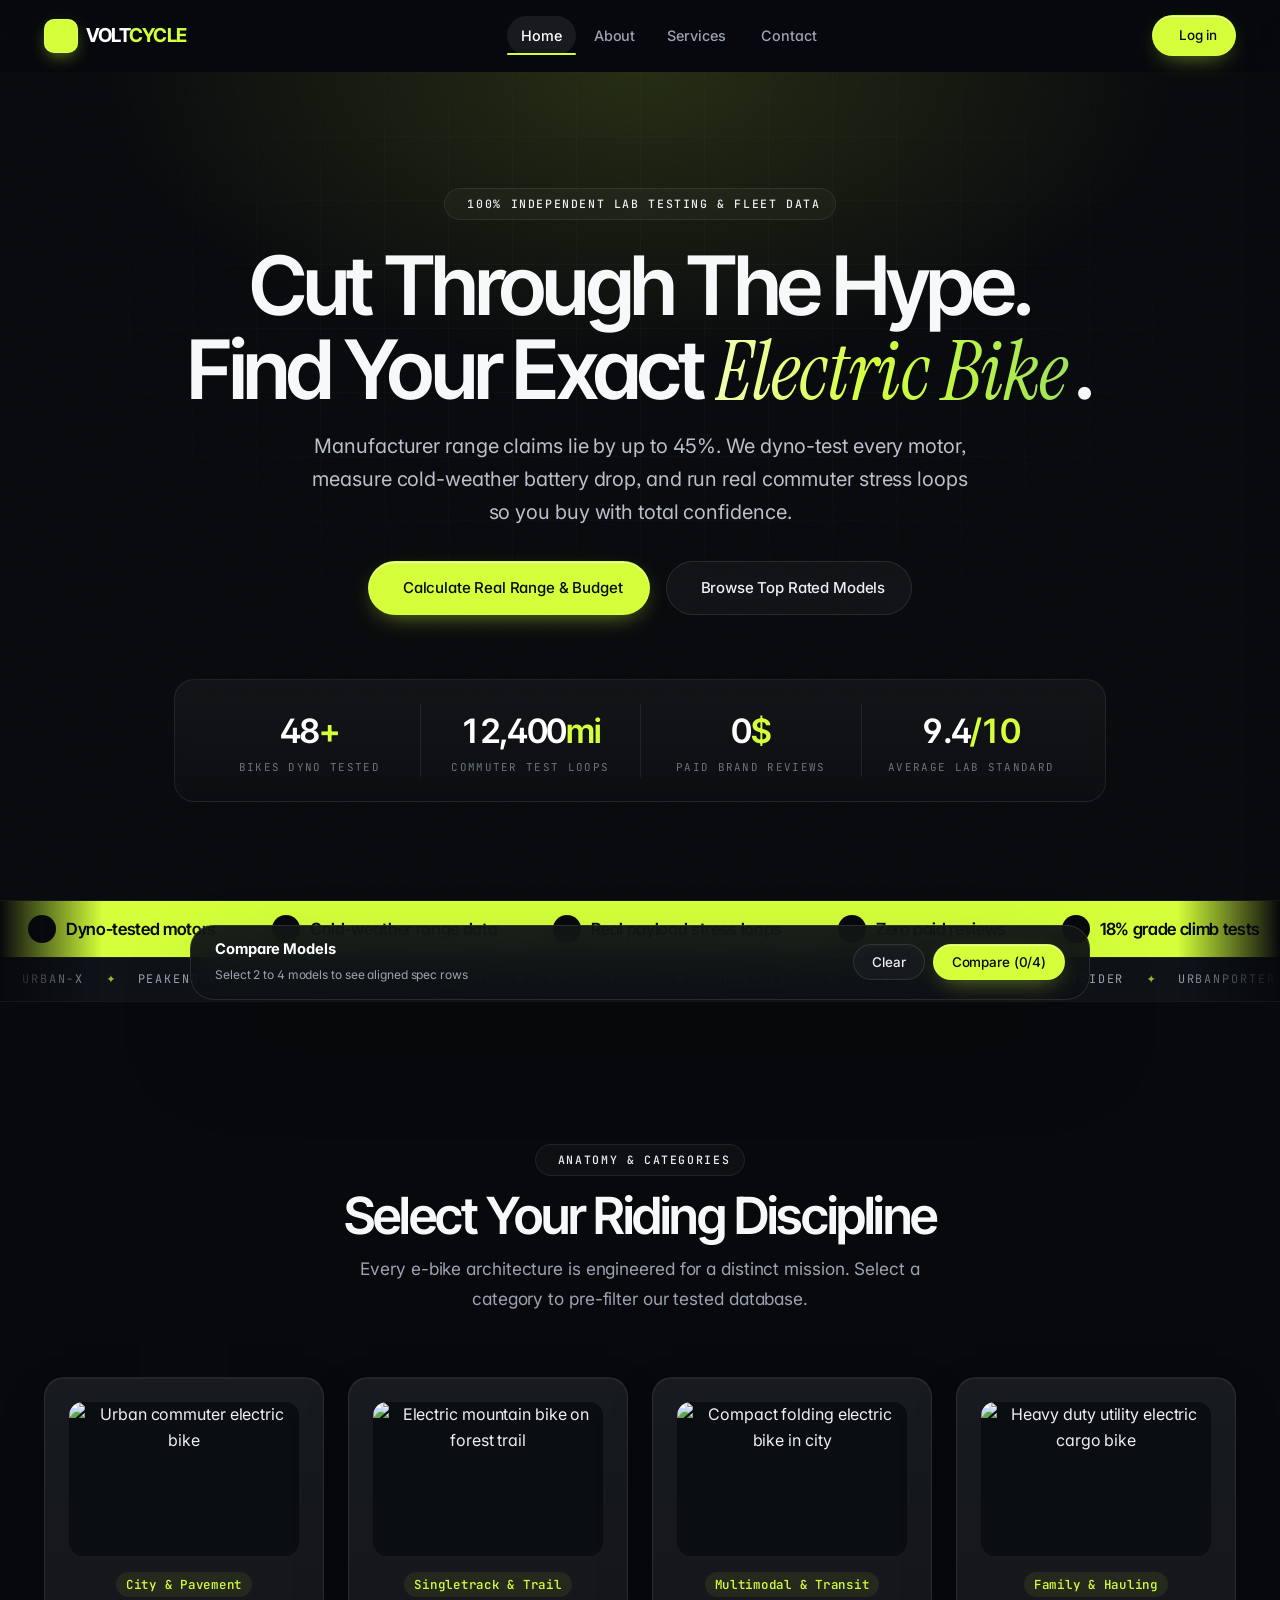
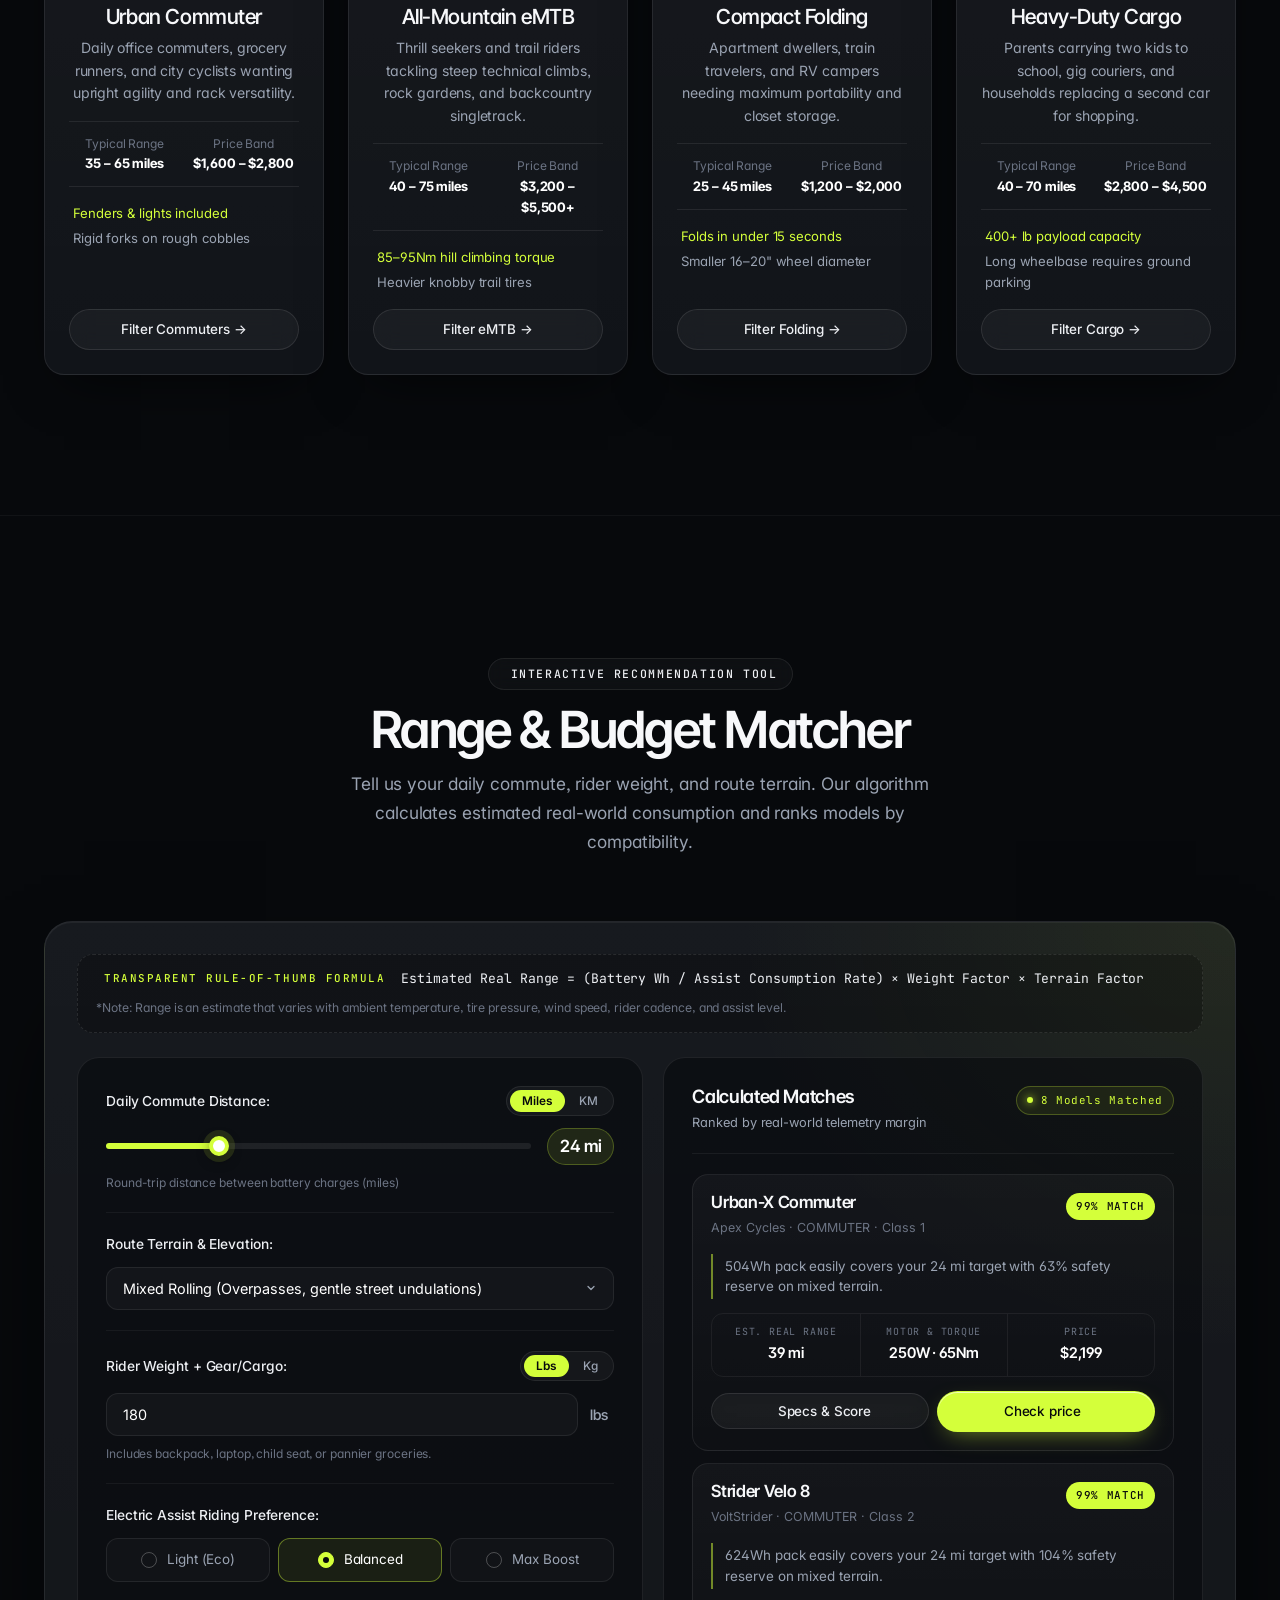
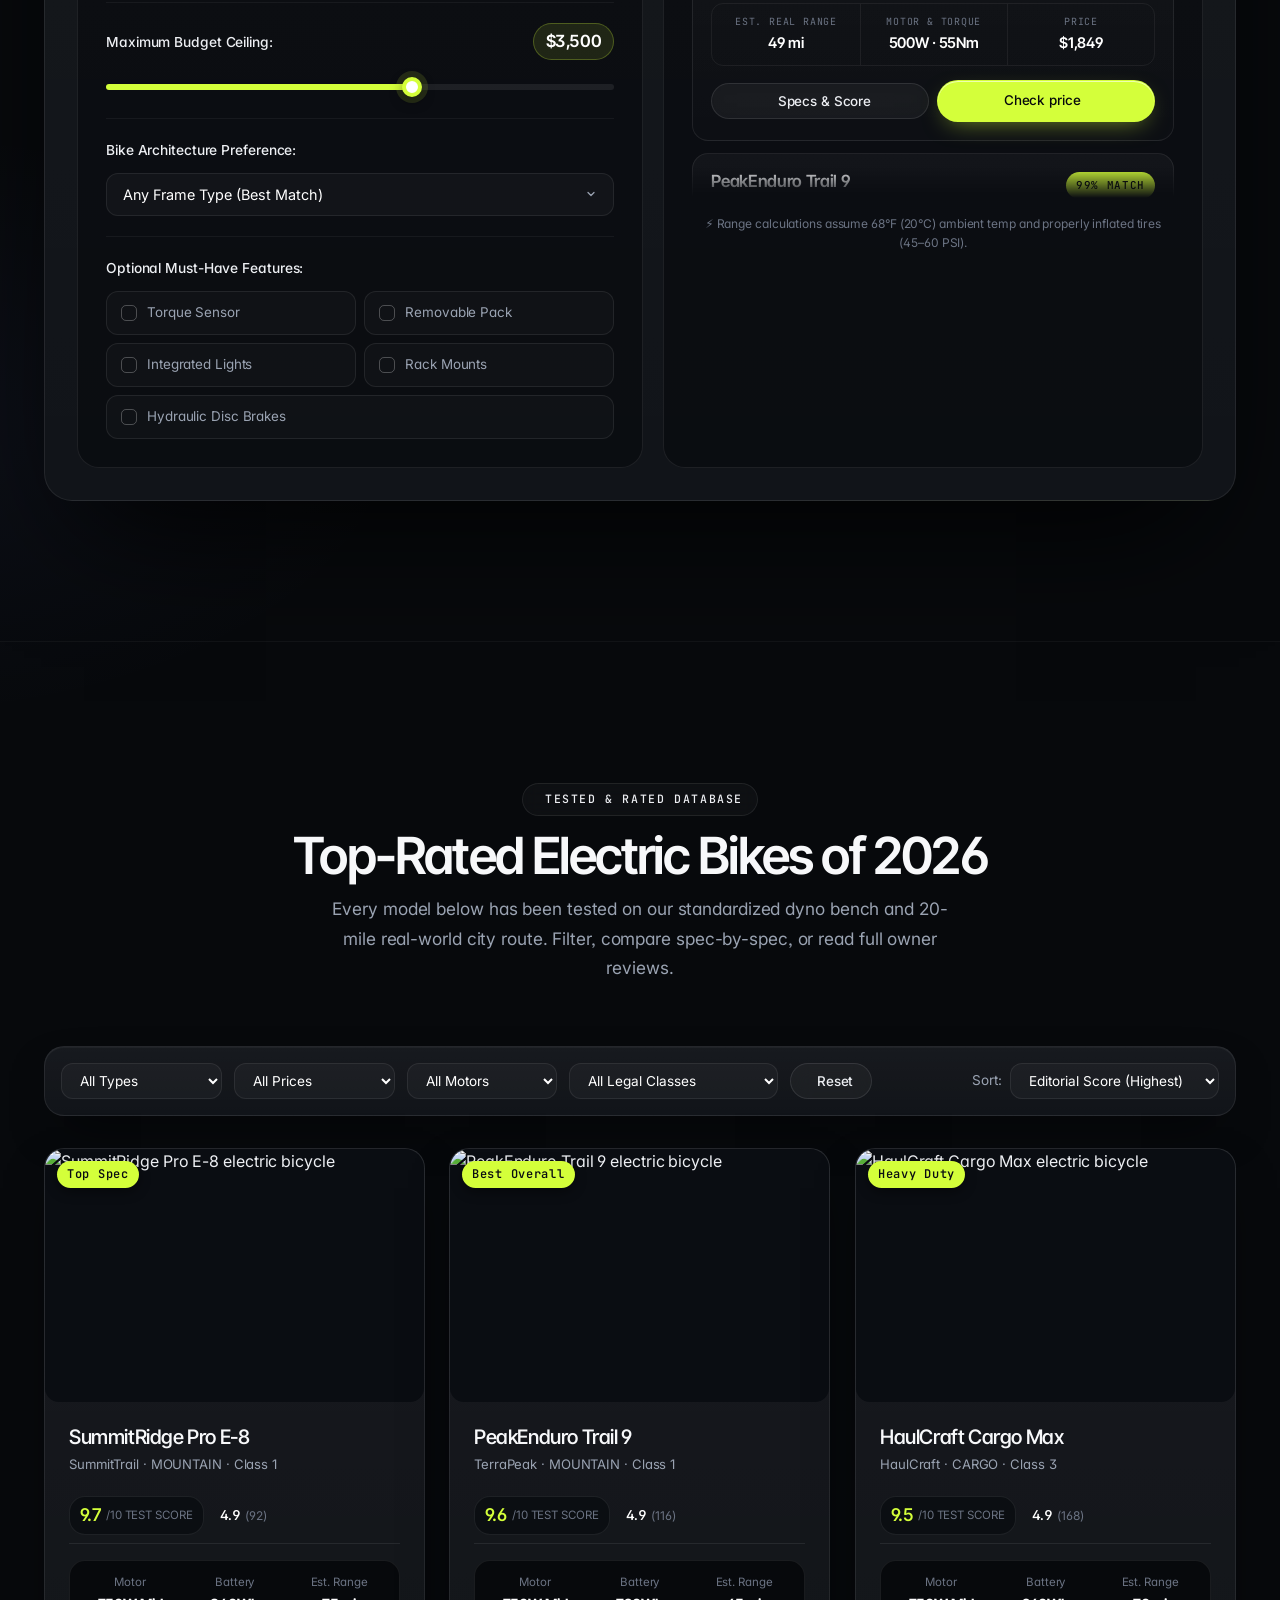
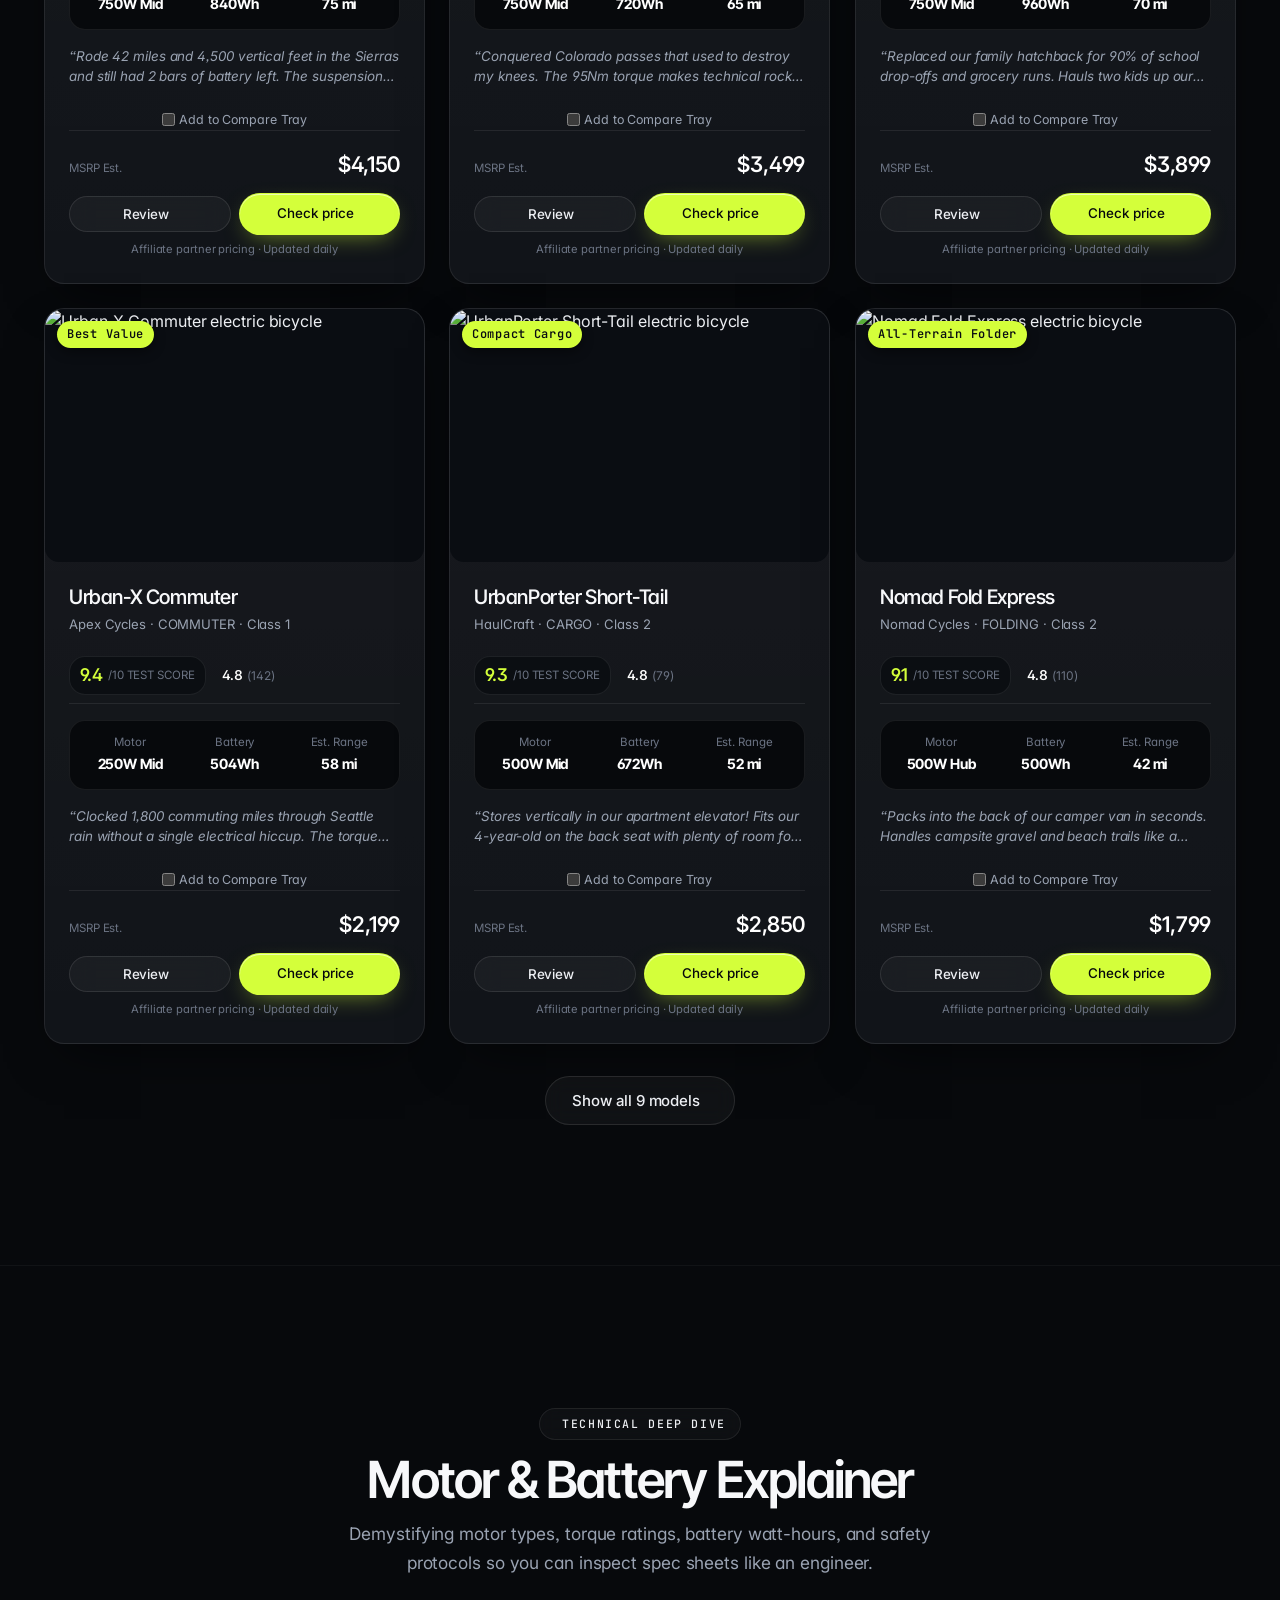
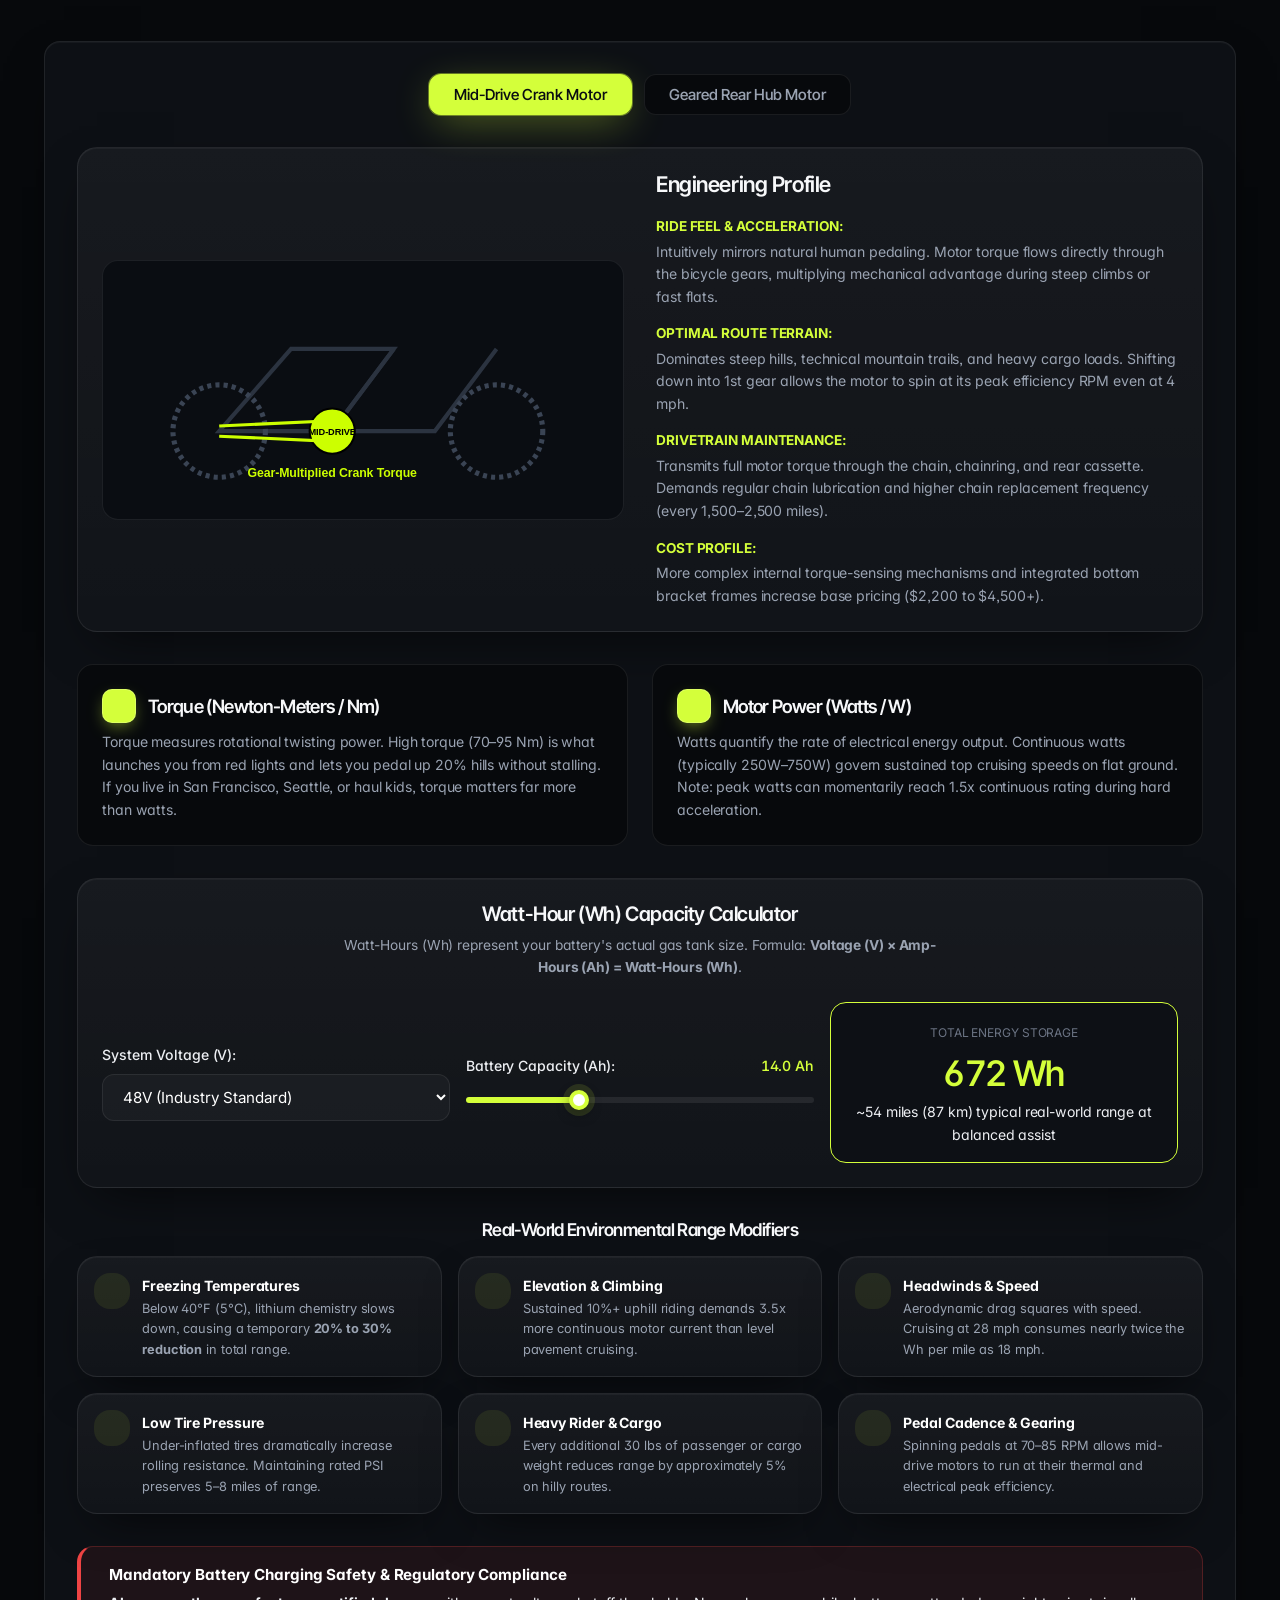
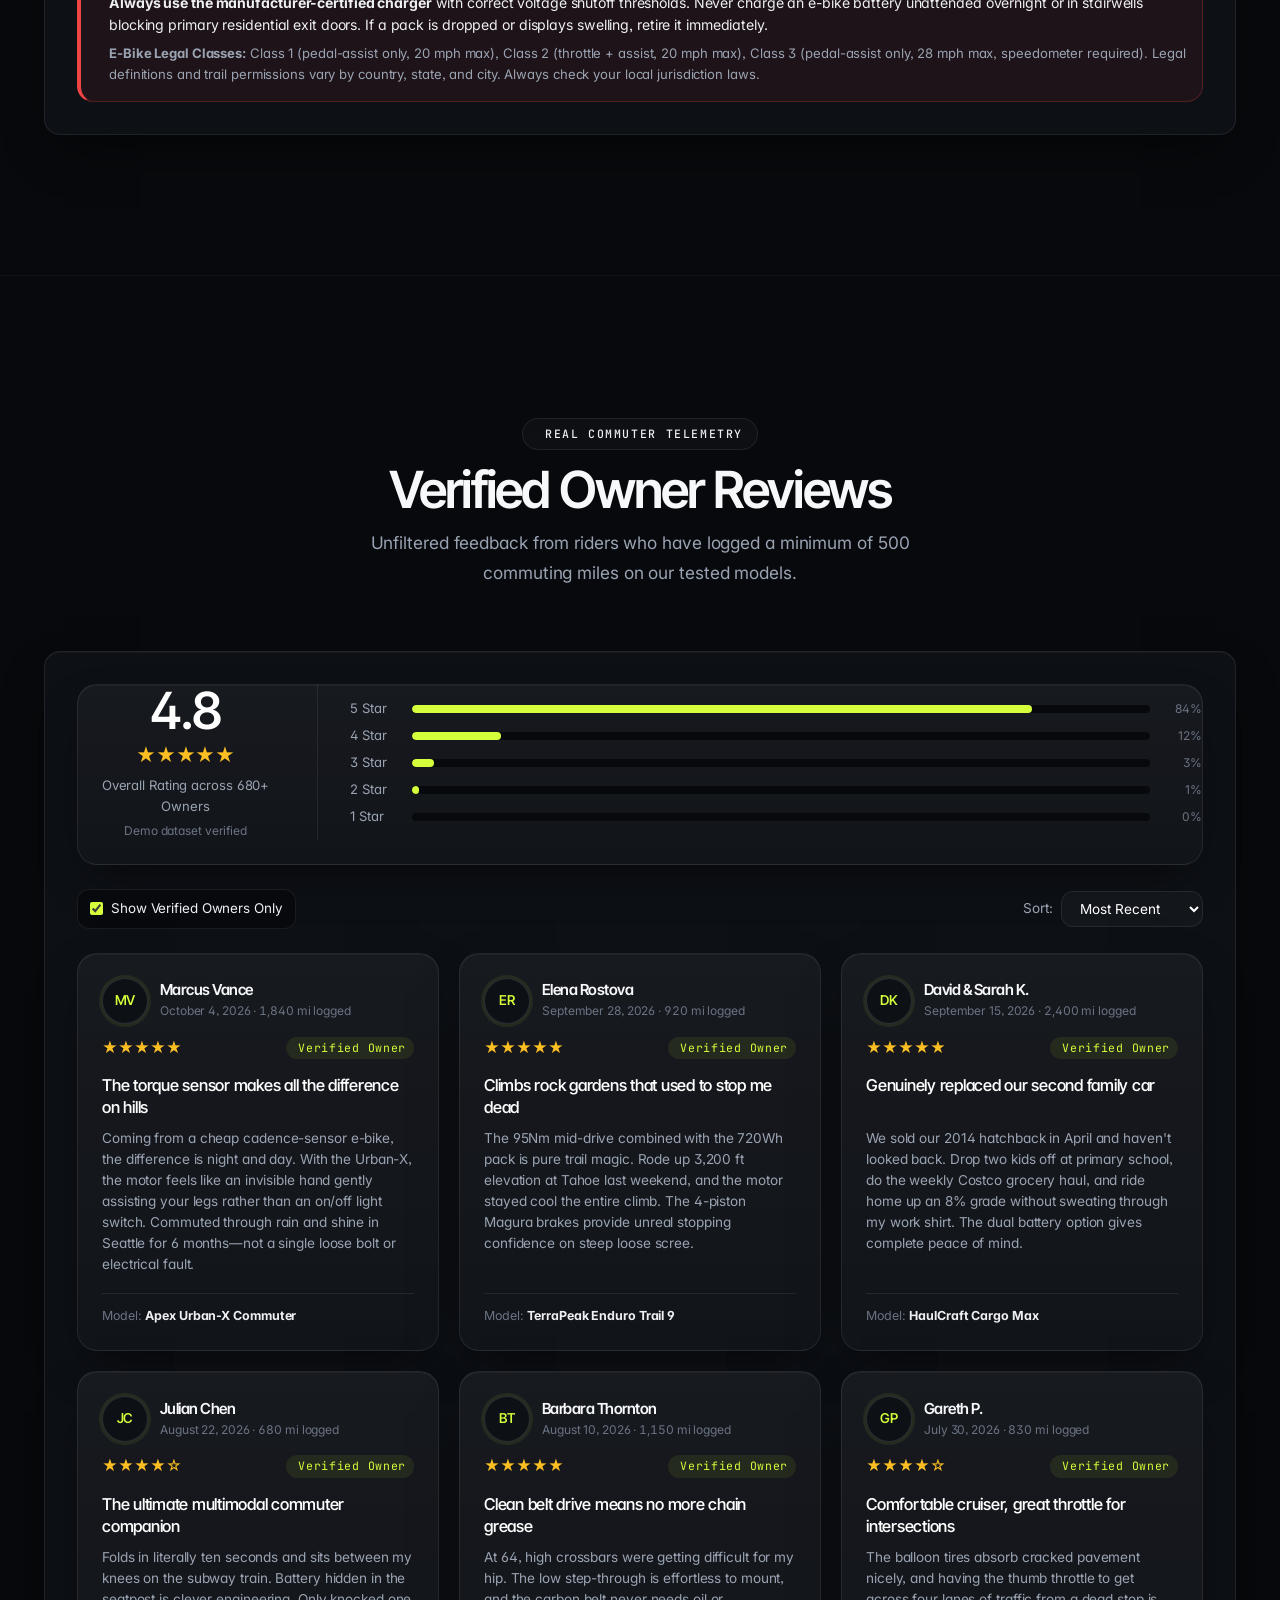
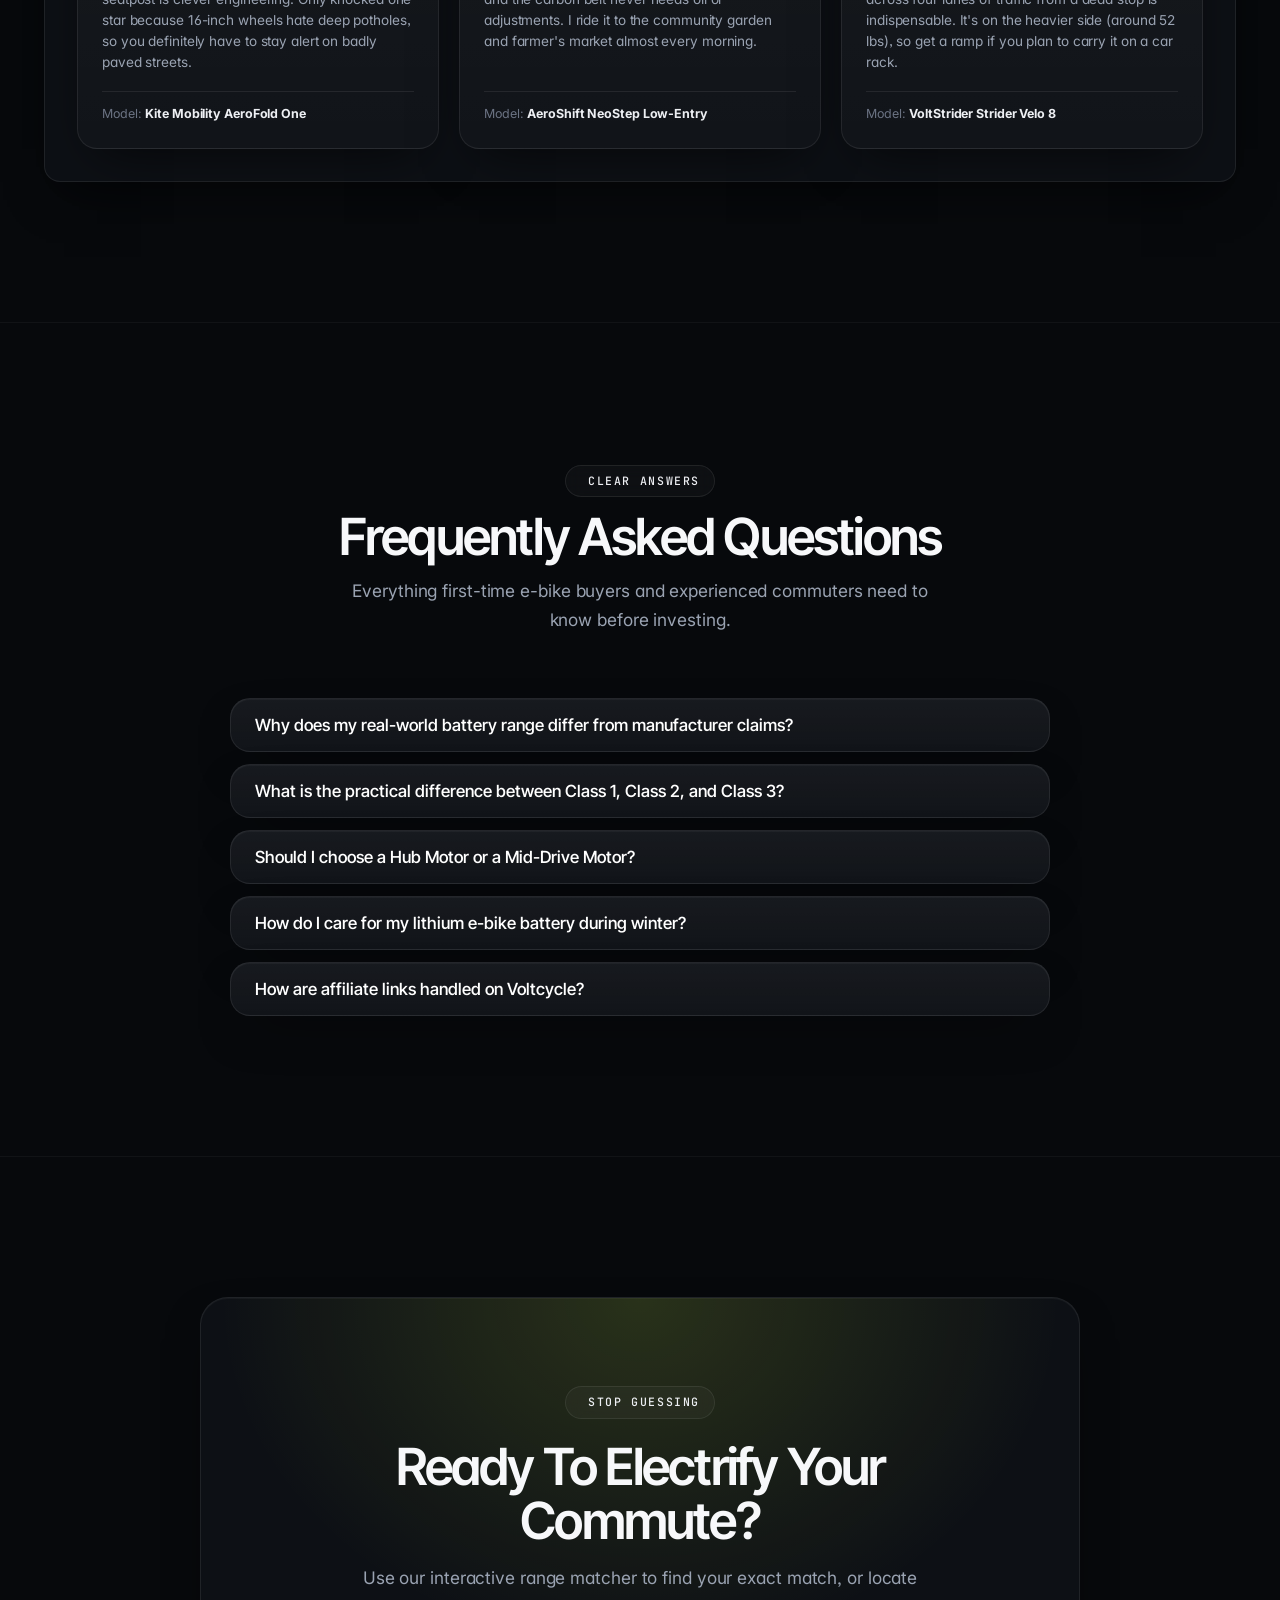
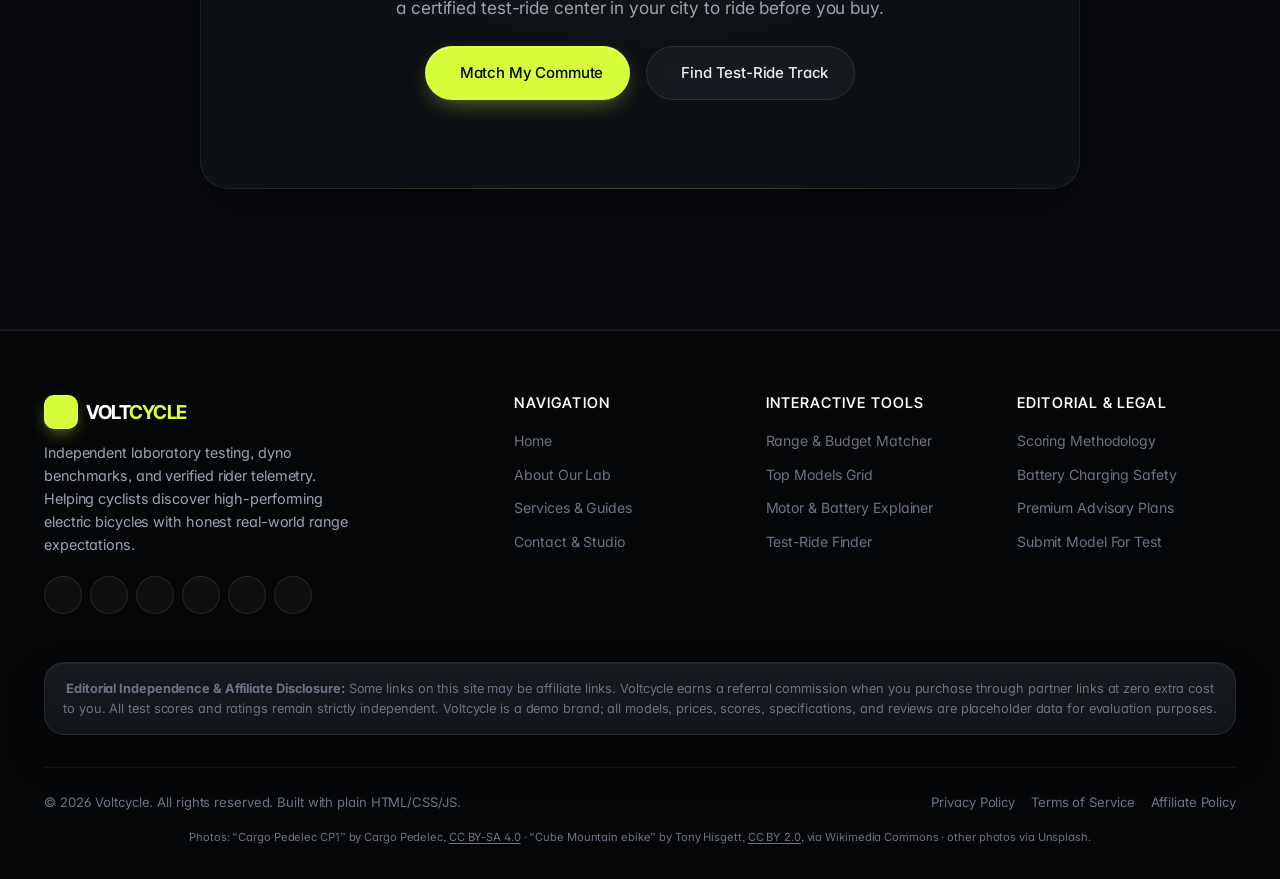
==== commit 834b354d: "1doc" ====
--- a/index.html
+++ b/index.html
@@ -170,7 +170,6 @@
 
     <div style="margin-top: auto; padding-top: var(--space-6); border-top: 1px solid var(--color-primary-border);">
       <a href="login.html" class="btn btn-primary" style="width: 100%;"><i class="ph-bold ph-sign-in"></i> Log in</a>
-      <a href="signup.html" class="btn btn-secondary" style="width: 100%; margin-top: var(--space-3);">Create account</a>
     </div>
   </aside>
 
--- a/assets/css/style.css
+++ b/assets/css/style.css
@@ -3317,3 +3317,23 @@
   .facility-actions { display: grid; grid-template-columns: 1fr; }
   .facility-actions .btn { width: 100%; }
 }
+
+/* Home: keep type-card CTAs aligned along the bottom edge */
+.type-card > .btn:last-child { margin-top: auto; }
+
+/* Services: centre the "Most popular" badge on the card's top edge */
+.pricing-badge { top: 0; right: auto; left: 50%; transform: translate(-50%, -50%); white-space: nowrap; }
+
+/* Back to top */
+.back-to-top {
+  position: fixed; right: 24px; bottom: 24px; z-index: 900;
+  width: 48px; height: 48px; border-radius: 50%;
+  display: grid; place-items: center;
+  background: var(--color-accent); color: #000; border: 0; cursor: pointer;
+  font-size: 1.25rem; box-shadow: 0 8px 24px rgba(0,0,0,.4);
+  opacity: 0; visibility: hidden; transform: translateY(12px);
+  transition: opacity .25s, visibility .25s, transform .25s;
+}
+.back-to-top.is-visible { opacity: 1; visibility: visible; transform: none; }
+.back-to-top:hover { transform: translateY(-3px); }
+@media (max-width: 480px) { .back-to-top { right: 16px; bottom: 16px; width: 44px; height: 44px; } }
